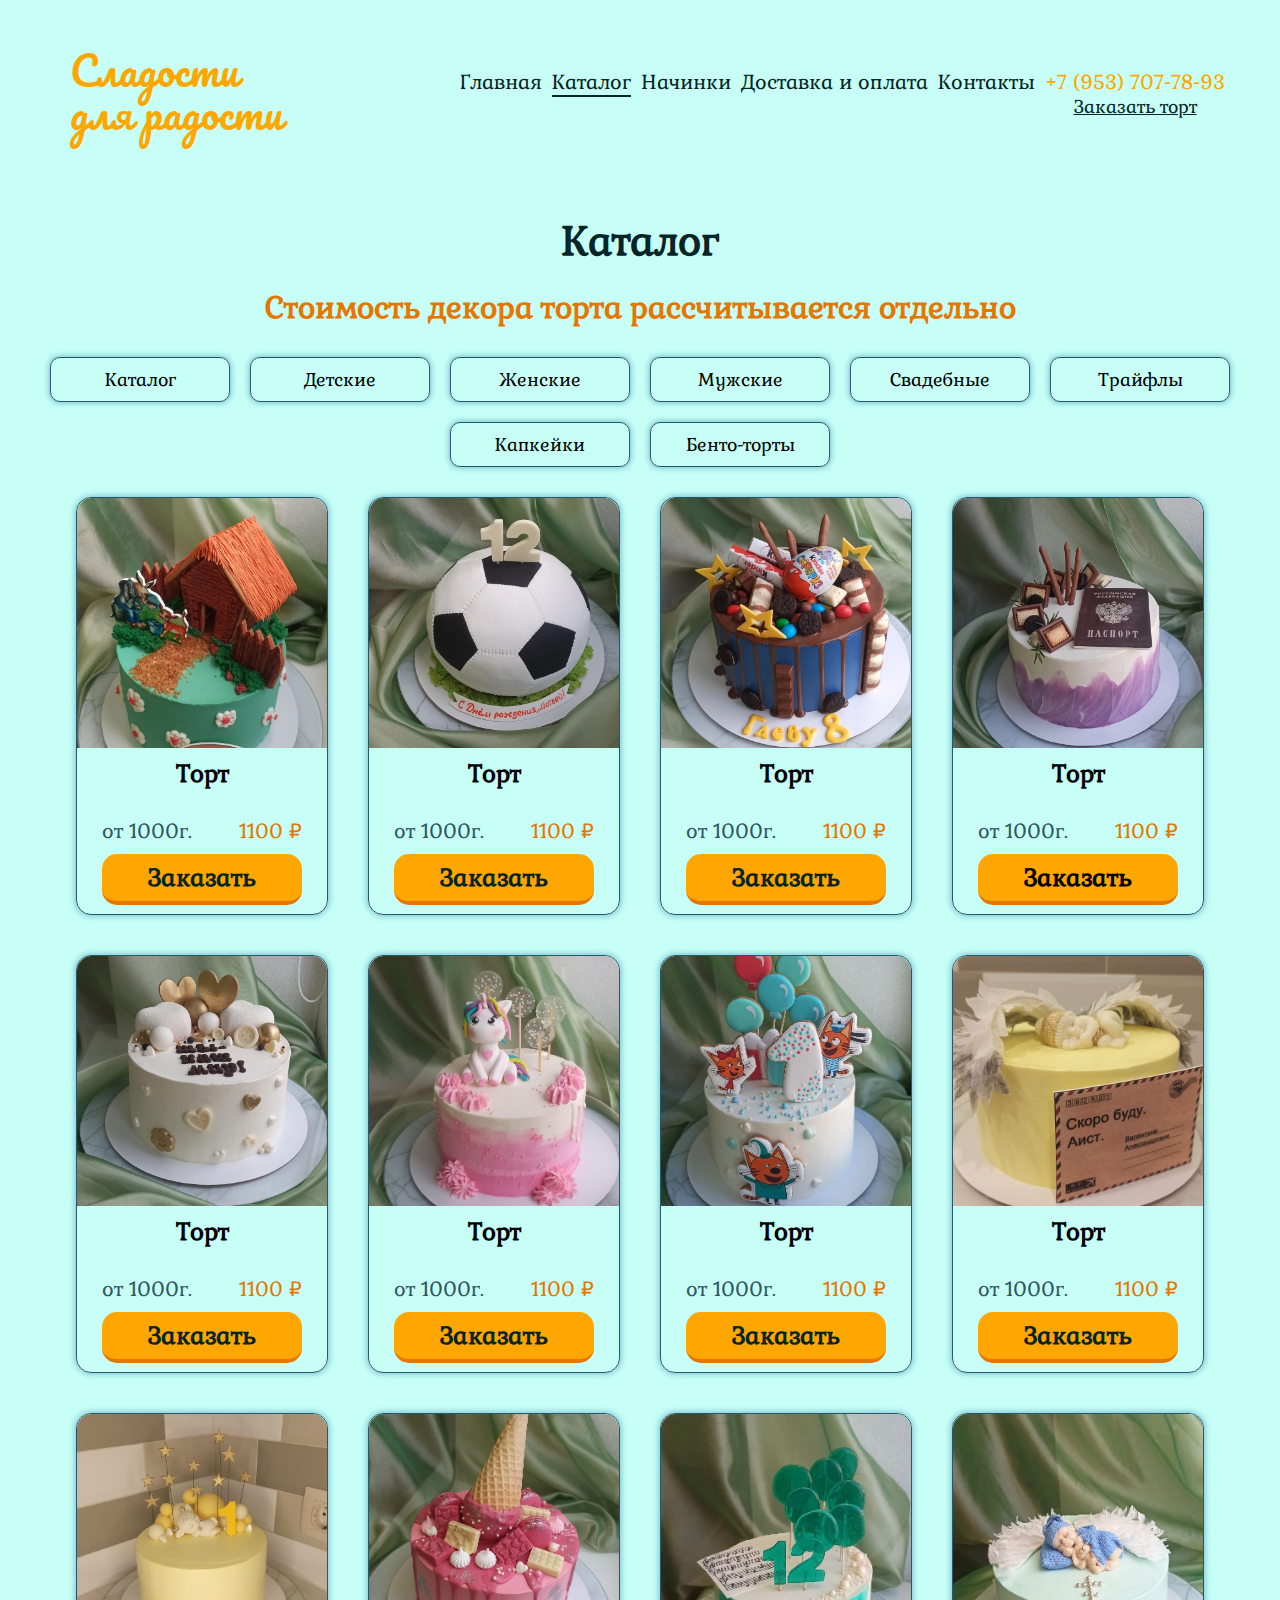
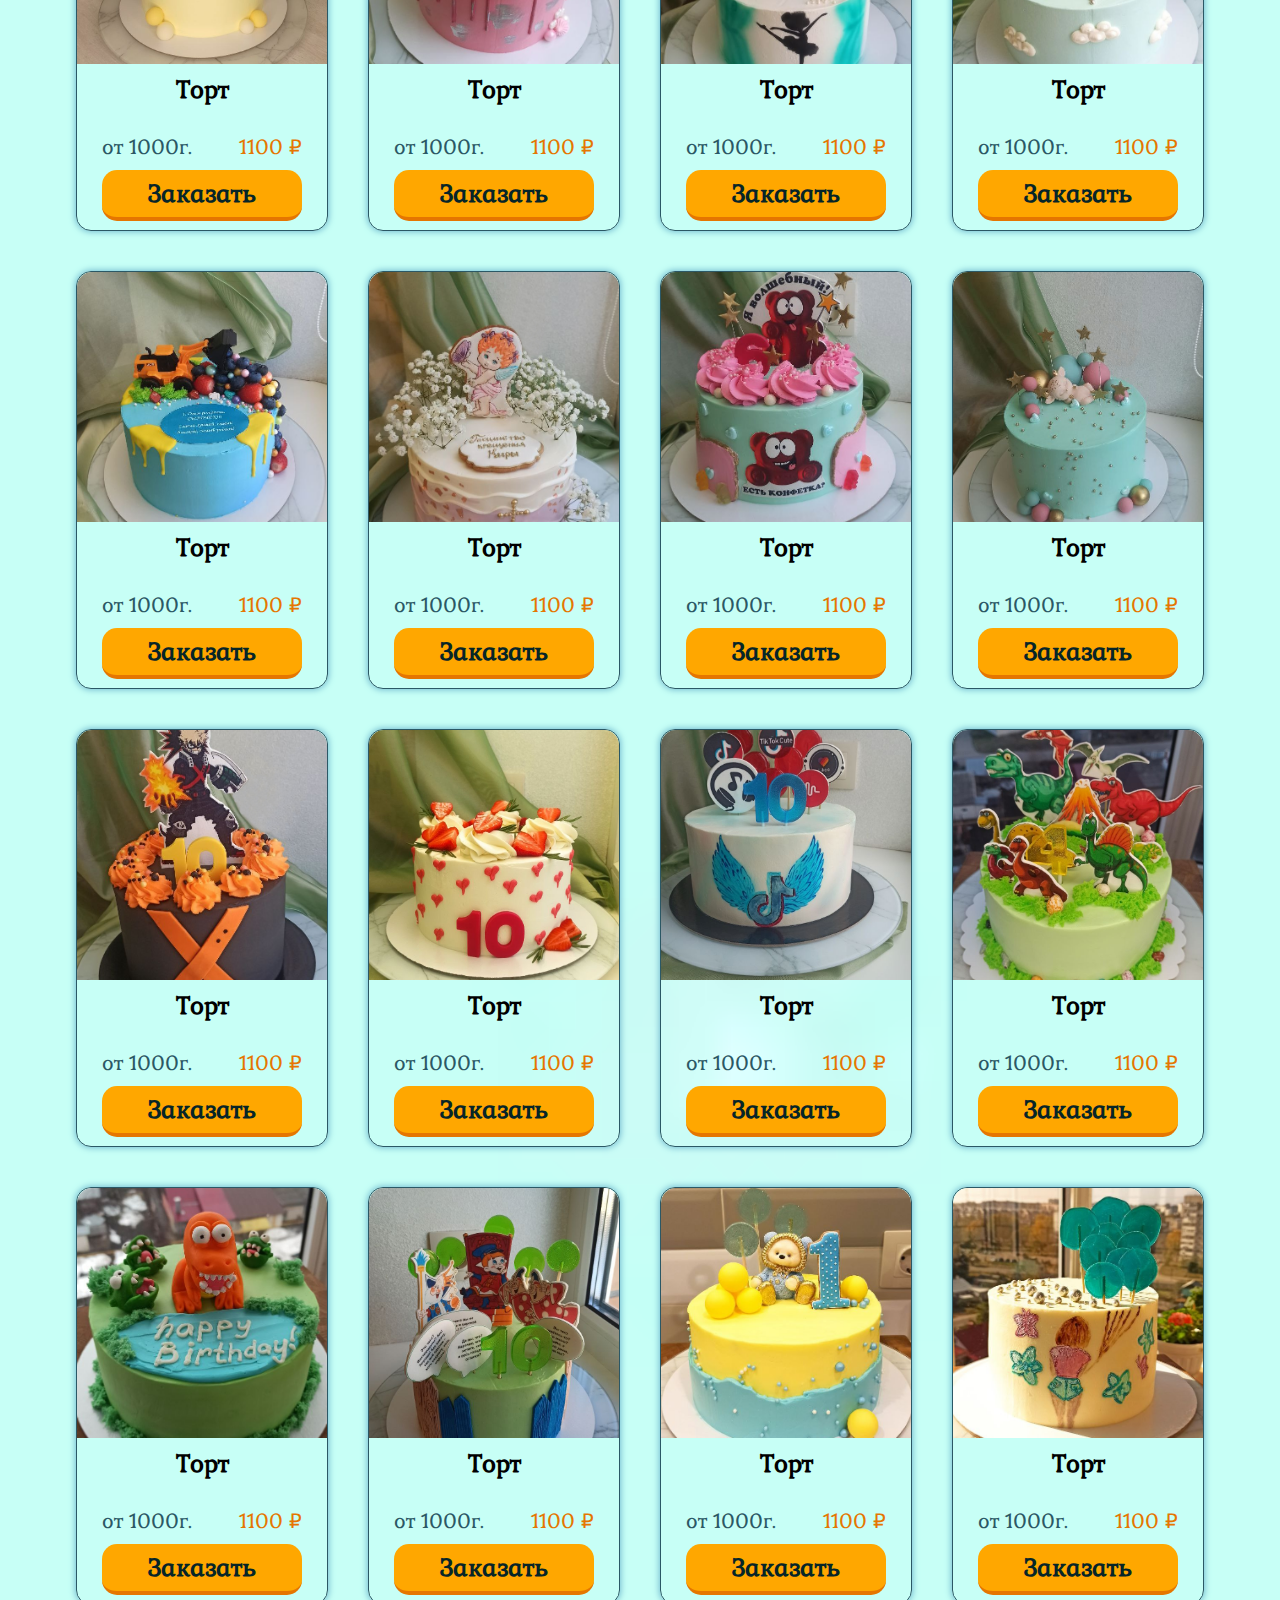
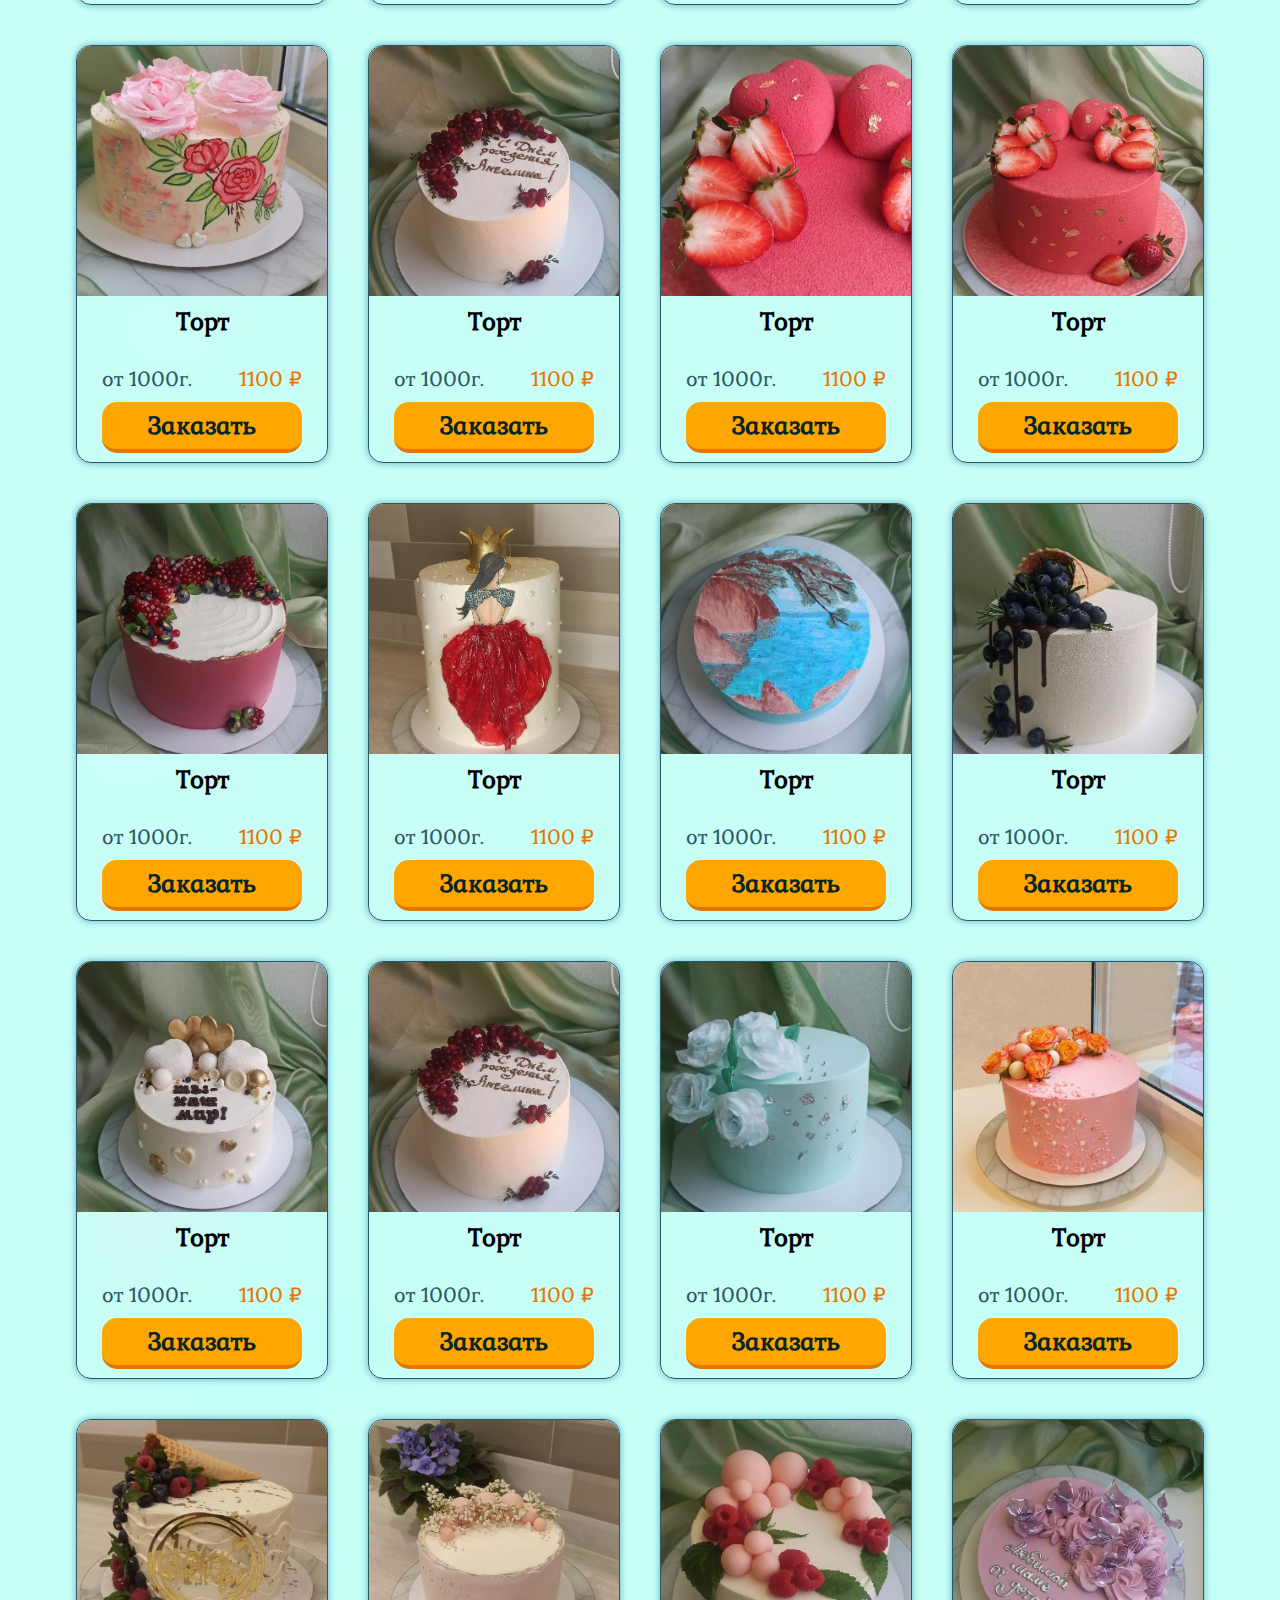
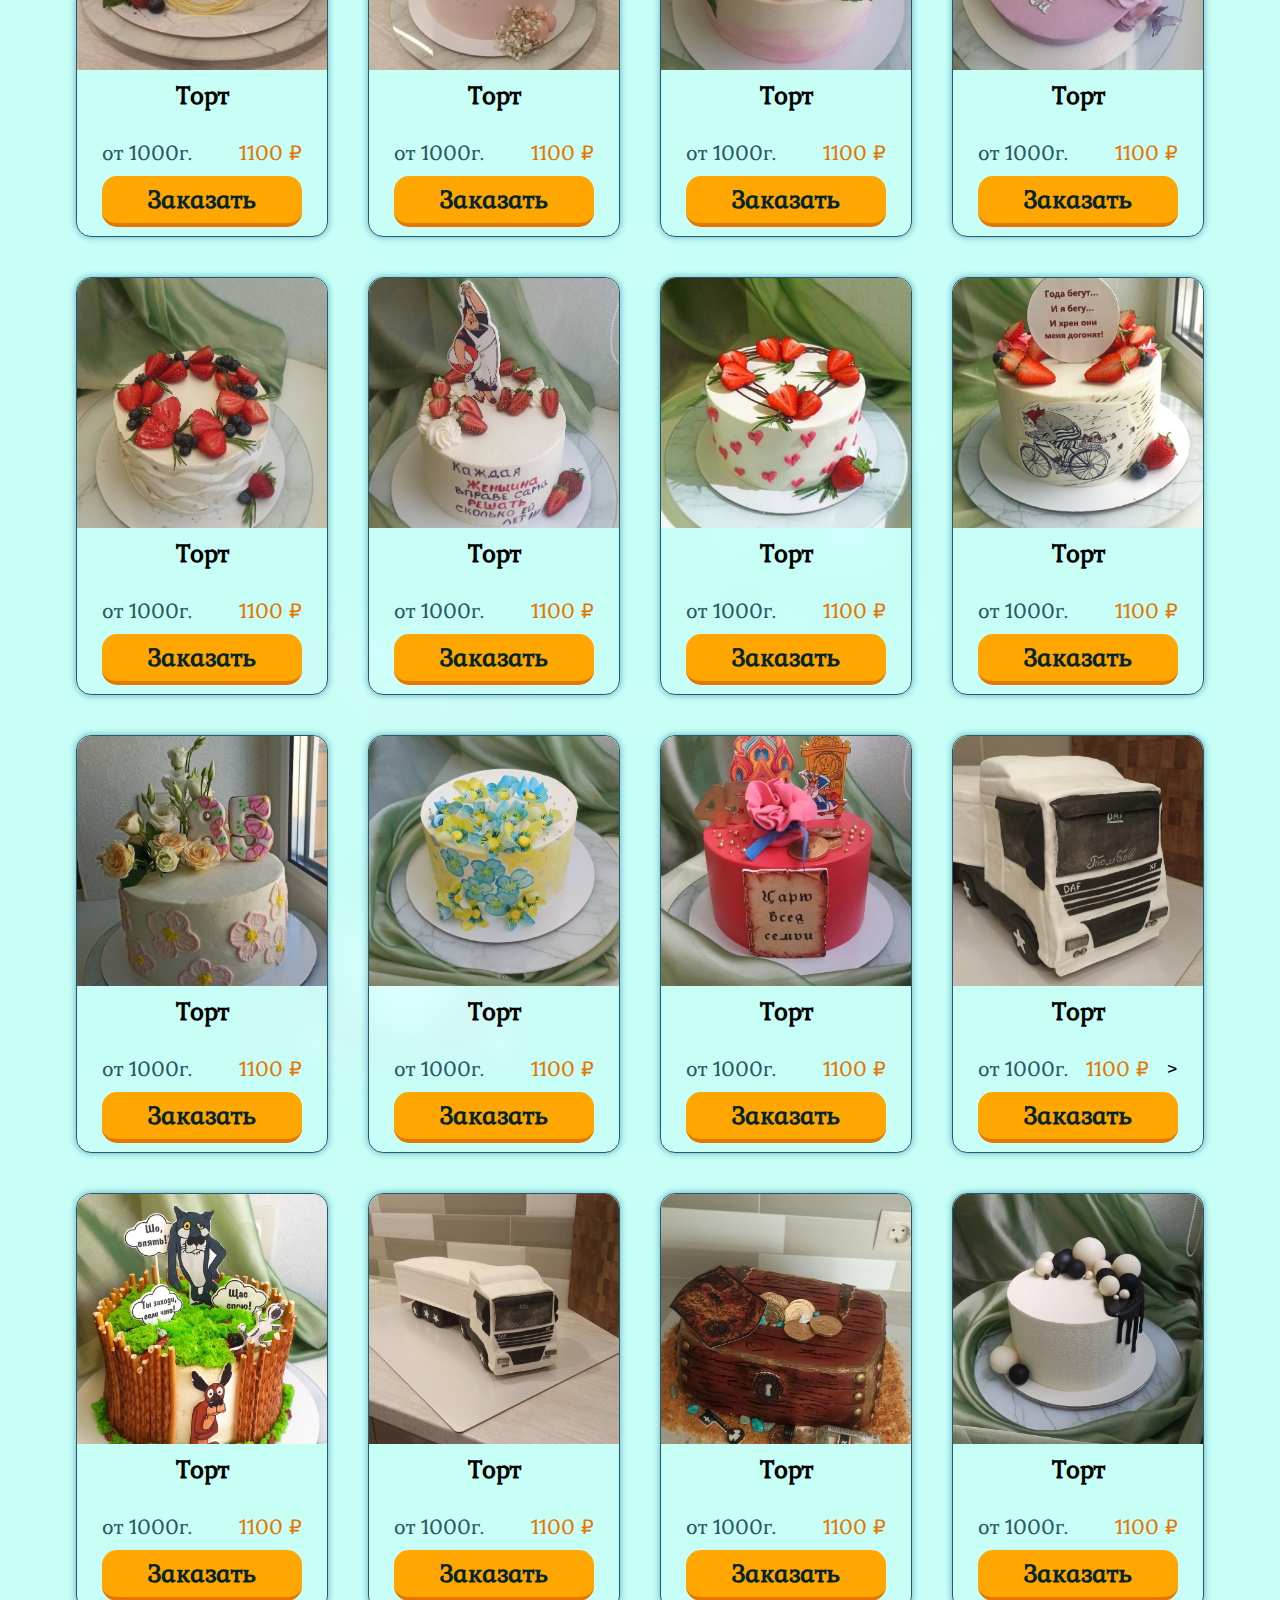
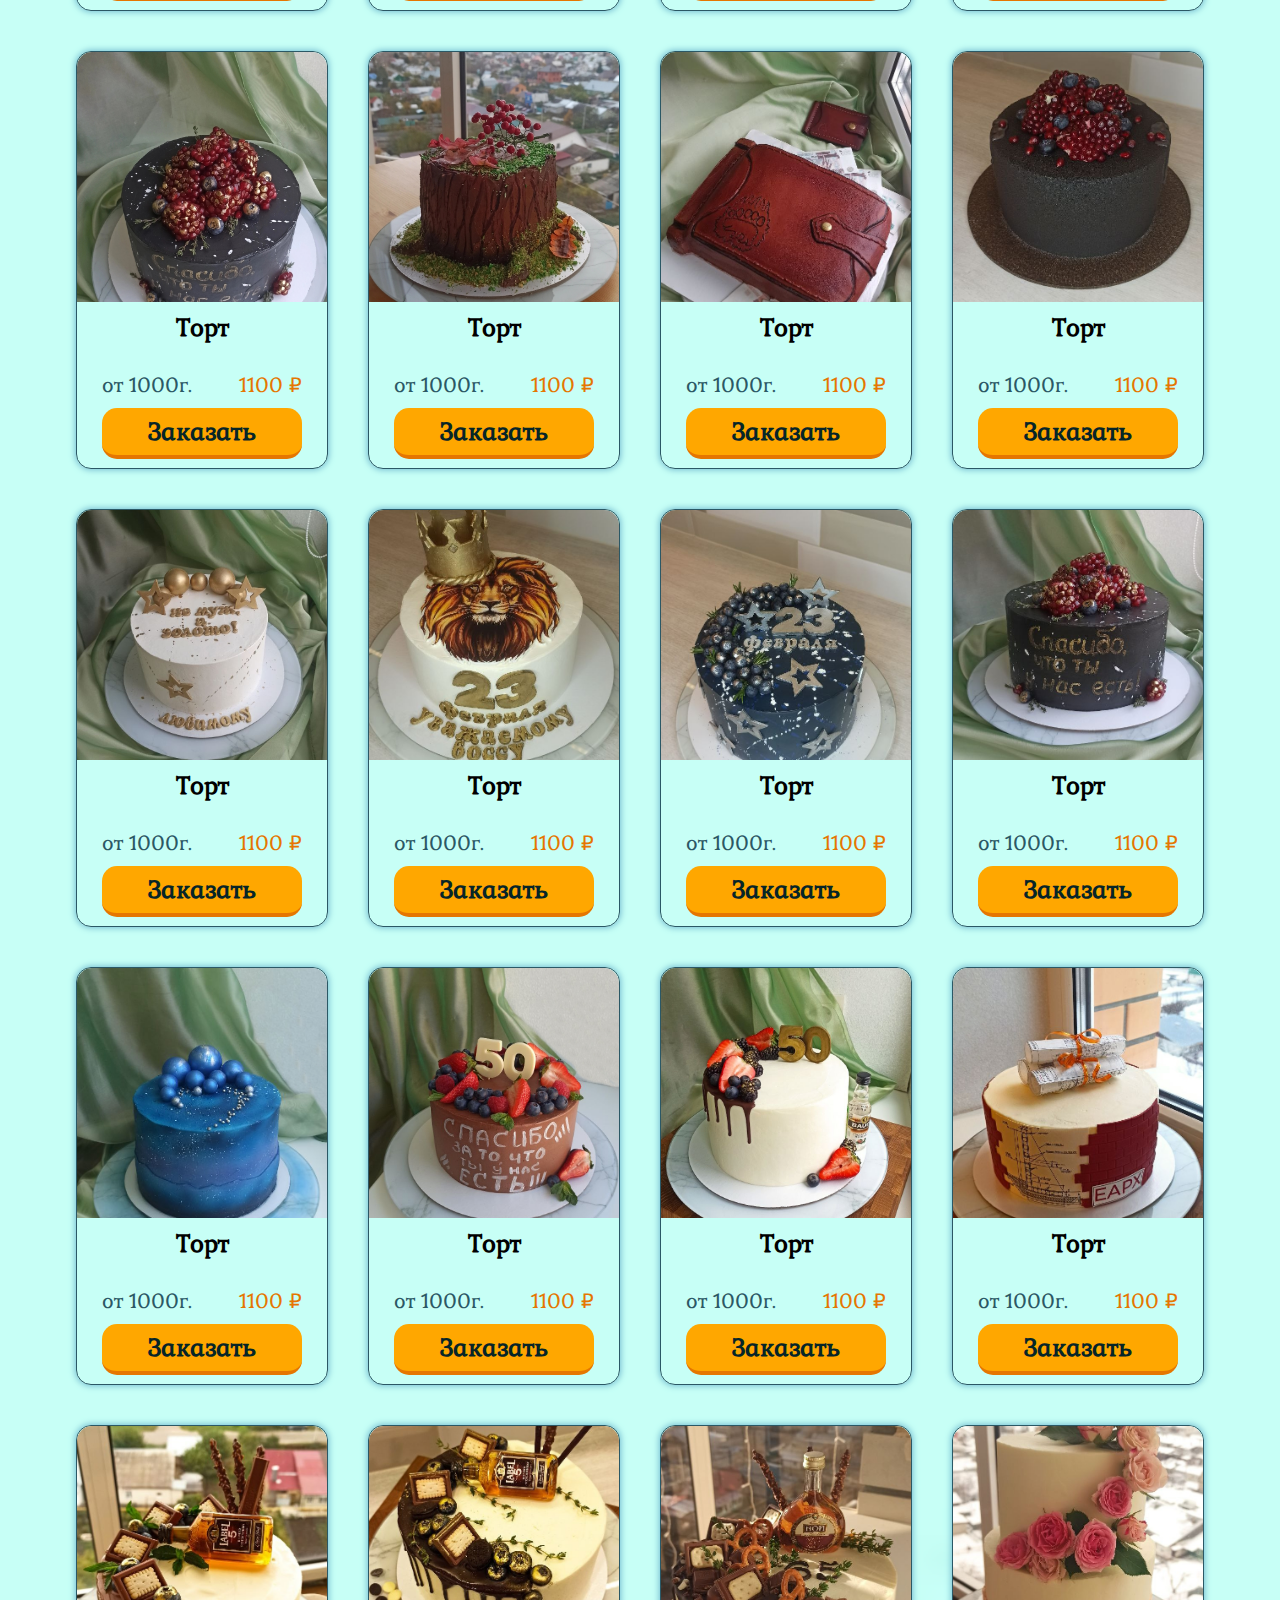
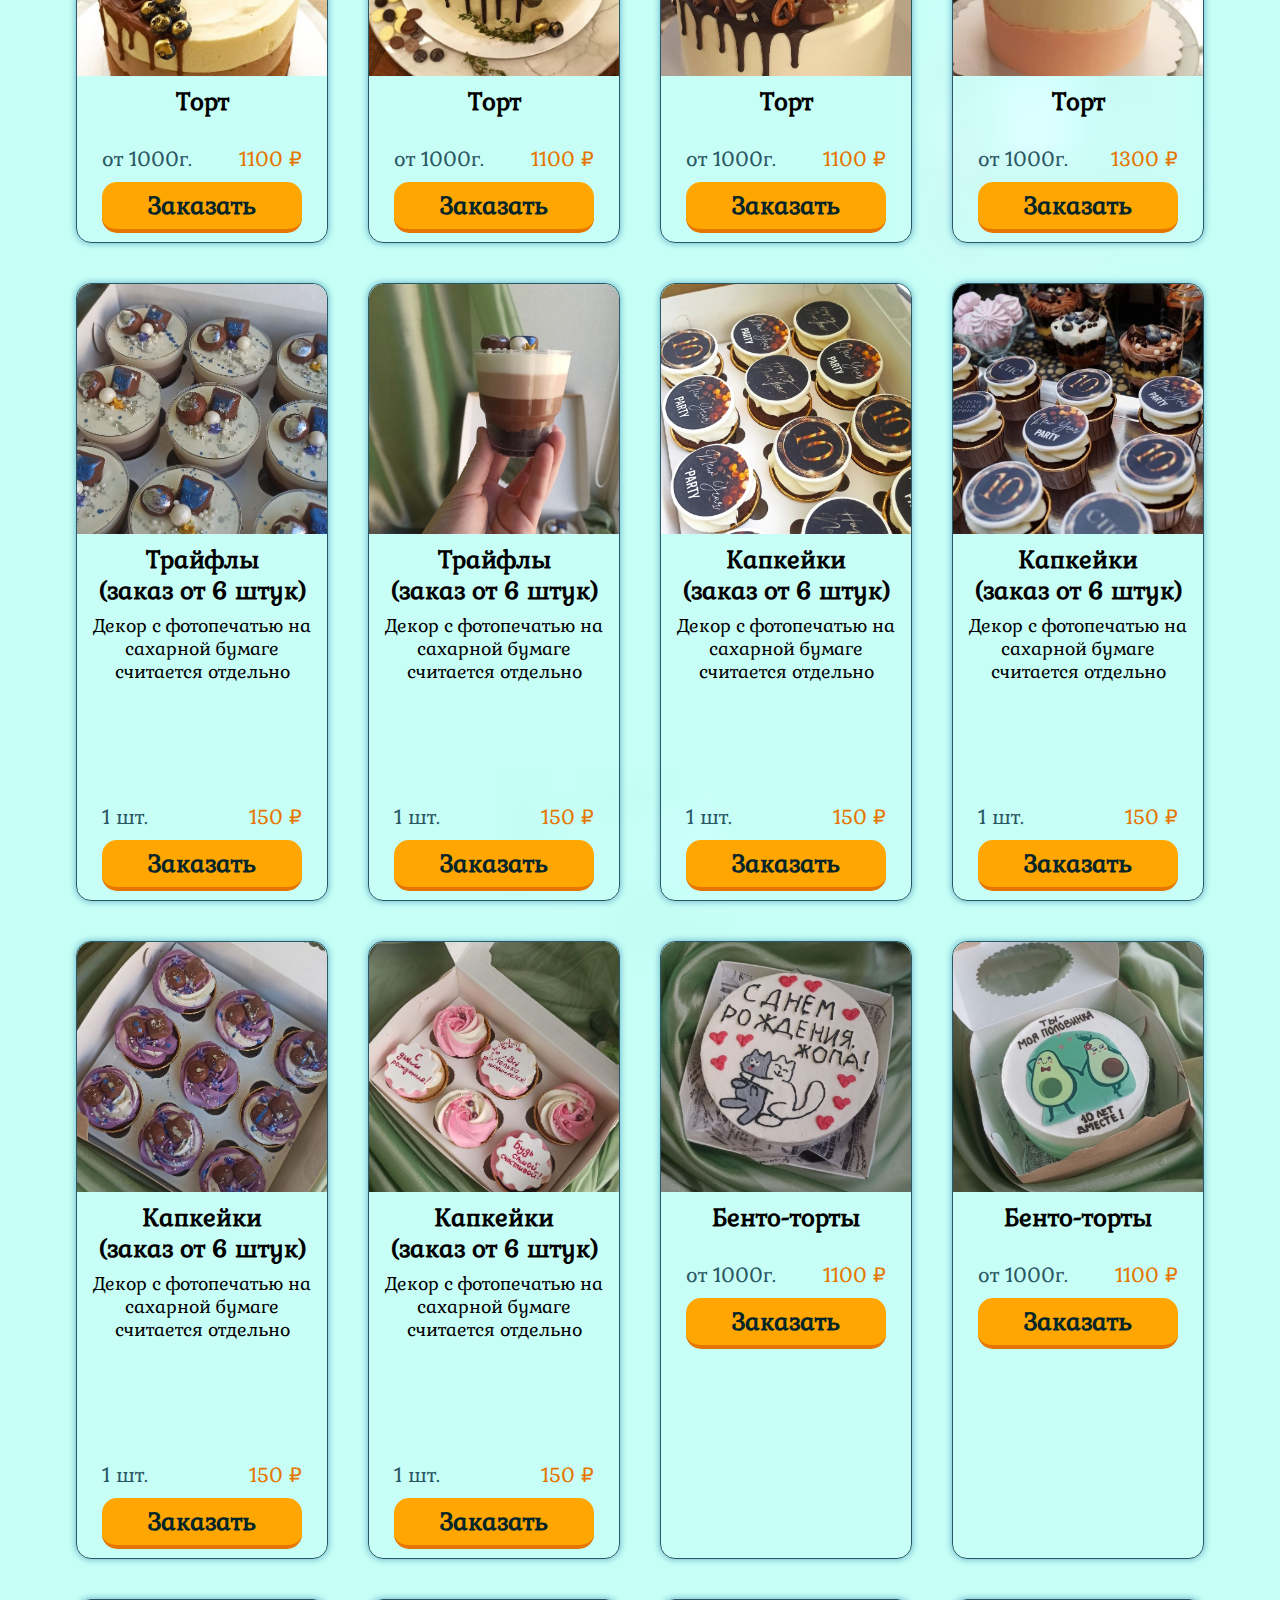
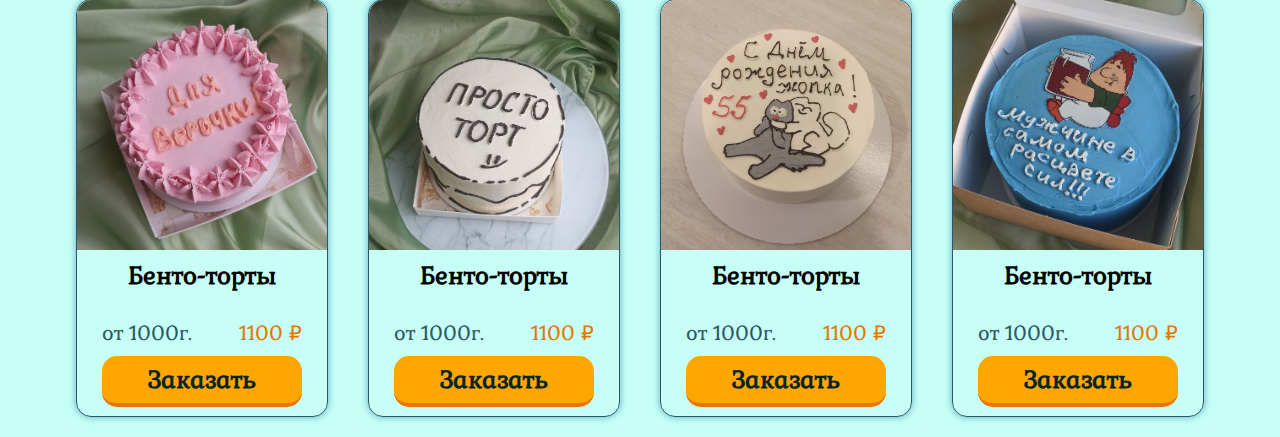
==== project.html @ 187e968b "13.05.23" ====
<!DOCTYPE html>
<html lang="en">
<head>
	<meta charset="UTF-8">
	<meta http-equiv="X-UA-Compatible" content="IE=edge">
	<meta name="viewport" content="width=device-width, initial-scale=1.0">
	<link rel="stylesheet" href="./css/main.css">
	<title>Cake</title>
</head>
<body>
	<main class="content-project">
		
		<div class="block">
			<div class="top-block">
				<div class="topBtn">&#8679</div>
			</div>
			<div class="nav-container">
				<div class="nav-logo"><a href="./index.html">Сладости<br/> для радости</a></div>
				<div class="nav-project__menu">
					<ul class="nav-project__list">
						<li class="nav-project__item"><a href="./index.html" class="nav-project__linkpr">Главная</a></li>
						<li class="nav-project__item"><a href="./project.html" class="nav-project__linkpr nav-project__linkpr--active">Каталог</a></li>
						<li class="nav-project__item"><a href="./fillings.html" class="nav-project__linkpr">Начинки</a></li>
						<li class="nav-project__item"><a href="./payment.html" class="nav-project__linkpr">Доставка и оплата</a></li>
						<li class="nav-project__item"><a href="./contacts.html" class="nav-project__linkpr">Контакты</a></li>
						<li class="nav-project__item"><a href="tel:+79537077893" class="nav-project__linkpr-tel">+7 (953) 707-78-93</a>
							<p class="telephone-progect">Заказать торт</p></li>
					</ul>
				</div>
				<button type="button" class="mobile-nav-button">
					<span class="mobile-nav-button__icon"></span>
				</button>
				<div class="mobile-nav">
					<div class="mobile-nav-logo"><img src="./img/projects/logo.png" alt="Логотип"></div>
					<div class="mobile-nav-list">
						<ul>
							<li class="nav__item"><a href="./index.html" class="nav__link">Главная</a></li>
							<li class="nav__item"><a href="./project.html" class="nav__link nav__link--active">Каталог</a></li>
							<li class="nav__item"><a href="./fillings.html" class="nav__link">Начинки</a></li>
							<li class="nav__item"><a href="./payment.html" class="nav__link">Доставка и оплата</a></li>
							<li class="nav__item"><a href="./contacts.html" class="nav__link">Контакты</a></li>
						</ul>
					</div>
				</div>			
			</div>
			<h1 class="title">Каталог</h1>
			<section>
				<h3 class="title2">Стоимость декора торта рассчитывается отдельно</h3>
				<div class="swiper">
					<ul class="swiper-wrapper">
						<li data-filter="catalog" class="item">Каталог</li>
						<li data-filter="children" class="item" >Детские</li>
						<li data-filter="woman" class="item" >Женские</li>
						<li data-filter="man" class="item" >Мужские</li>
						<li data-filter="wedding" class="item" >Свадебные</li>
						<li data-filter="dessert" class="item" >Трайфлы</li>
						<li data-filter="dessertnext" class="item" >Капкейки</li>
						<li data-filter="bento" class="item" >Бенто-торты</li>
					</ul>
				</div>
				<div class="column">
					<div class="card children">
						<picture>
							<source srcset="./img/projects/children1_800x800.jpg" type="image/jpeg" media="(min-width:1200px)">
							<source srcset="./img/projects/children1_800x800.jpg" type="image/jpeg" media="(min-width:992px)">
							<source srcset="./img/projects/children1_400x400.jpg" type="image/jpeg" media="(max-width:767px)">
							<img class="product-img" src="./img/projects/children1_800x800.jpg" alt="">
						</picture>
						<div class="card-body">
							<h4 class="item-title">Торт</h4>
							<div class="price">
								<div class="price__weight">от 1000г.</div>
								<div class="price__currency">1100 ₽</div>
							</div>
							<button class="btn"><a href="./contacts.html" class="nav-project__linkpr">Заказать</a></button>
						</div>
					</div>

					<div class="card children">
						<picture>
							<source srcset="./img/projects/children2_800x800.jpg" type="image/jpeg" media="(min-width:1200px)">
							<source srcset="./img/projects/children2_800x800.jpg" type="image/jpeg" media="(min-width:992px)">
							<source srcset="./img/projects/children2_400x400.jpg" type="image/jpeg" media="(max-width:767px)">
							<img class="product-img" src="./img/projects/children2_800x800.jpg" alt="">
						</picture>
						<div class="card-body">
							<h4 class="item-title">Торт</h4>
							<div class="price">
								<div class="price__weight">от 1000г.</div>
								<div class="price__currency">1100 ₽</div>
							</div>
							<button class="btn"><a href="./contacts.html" class="nav-project__linkpr">Заказать</a></button>
						</div>
					</div>

					<div class="card children">
						<picture>
							<source srcset="./img/projects/children3_800x800.jpg" type="image/jpeg" media="(min-width:1200px)">
							<source srcset="./img/projects/children3_800x800.jpg" type="image/jpeg" media="(min-width:992px)">
							<source srcset="./img/projects/children3_400x400.jpg" type="image/jpeg" media="(max-width:767px)">
							<img class="product-img" src="./img/projects/children3_800x800.jpg" alt="">
						</picture>
						<div class="card-body">
							<h4 class="item-title">Торт</h4>
							<div class="price">
								<div class="price__weight">от 1000г.</div>
								<div class="price__currency">1100 ₽</div>
							</div>
							<button class="btn"><a href="./contacts.html" class="nav-project__linkpr">Заказать</a></button>
						</div>
					</div>

					<div class="card children">
						<picture>
							<source srcset="./img/projects/children4_800x800.jpg" type="image/jpeg" media="(min-width:1200px)">
							<source srcset="./img/projects/children4_800x800.jpg" type="image/jpeg" media="(min-width:992px)">
							<source srcset="./img/projects/children4_400x400.jpg" type="image/jpeg" media="(max-width:767px)">
							<img class="product-img" src="./img/projects/children4_800x800.jpg" alt="">
						</picture>
						<div class="card-body">
							<h4 class="item-title">Торт</h4>
							<div class="price">
								<div class="price__weight">от 1000г.</div>
								<div class="price__currency">1100 ₽</div>
							</div>
							<button class="btn">Заказать</button>
						</div>
					</div>

					<div class="card children">
						<picture>
							<source srcset="./img/projects/children5_800x800.jpg" type="image/jpeg" media="(min-width:1200px)">
							<source srcset="./img/projects/children5_800x800.jpg" type="image/jpeg" media="(min-width:992px)">
							<source srcset="./img/projects/children5_400x400.jpg" type="image/jpeg" media="(max-width:767px)">
							<img class="product-img" src="./img/projects/children5_800x800.jpg" alt="">
						</picture>
						<div class="card-body">
							<h4 class="item-title">Торт</h4>
							<div class="price">
								<div class="price__weight">от 1000г.</div>
								<div class="price__currency">1100 ₽</div>
							</div>
							<button class="btn"><a href="./contacts.html" class="nav-project__linkpr">Заказать</a></button>
						</div>
					</div>

					<div class="card children">
						<picture>
							<source srcset="./img/projects/children6_591x591.jpg" type="image/jpeg" media="(min-width:1200px)">
							<source srcset="./img/projects/children6_591x591.jpg" type="image/jpeg" media="(min-width:992px)">
							<source srcset="./img/projects/children6_400x400.jpg" type="image/jpeg" media="(max-width:767px)">
							<img class="product-img" src="./img/projects/children6_591x591.jpg" alt="">
						</picture>
						<div class="card-body">
							<h4 class="item-title">Торт</h4>
							<div class="price">
								<div class="price__weight">от 1000г.</div>
								<div class="price__currency">1100 ₽</div>
							</div>
							<button class="btn"><a href="./contacts.html" class="nav-project__linkpr">Заказать</a></button>
						</div>
					</div>

					<div class="card children">
						<picture>
							<source srcset="./img/projects/children7_591x591.jpg" type="image/jpeg" media="(min-width:1200px)">
							<source srcset="./img/projects/children7_591x591.jpg" type="image/jpeg" media="(min-width:992px)">
							<source srcset="./img/projects/children7_400x400.jpg" type="image/jpeg" media="(max-width:767px)">
							<img class="product-img" src="./img/projects/children7_591x591.jpg" alt="">
						</picture>
						<div class="card-body">
							<h4 class="item-title">Торт</h4>
							<div class="price">
								<div class="price__weight">от 1000г.</div>
								<div class="price__currency">1100 ₽</div>
							</div>
							<button class="btn"><a href="./contacts.html" class="nav-project__linkpr">Заказать</a></button>
						</div>
					</div>

					<div class="card children">
						<picture>
							<source srcset="./img/projects/children8_720x720.jpg" type="image/jpeg" media="(min-width:1200px)">
							<source srcset="./img/projects/children8_720x720.jpg" type="image/jpeg" media="(min-width:992px)">
							<source srcset="./img/projects/children8_400x400.jpg" type="image/jpeg" media="(max-width:767px)">
							<img class="product-img" src="./img/projects/children8_720x720.jpg" alt="">
						</picture>
						<div class="card-body">
							<h4 class="item-title">Торт</h4>
							<div class="price">
								<div class="price__weight">от 1000г.</div>
								<div class="price__currency">1100 ₽</div>
							</div>
							<button class="btn"><a href="./contacts.html" class="nav-project__linkpr">Заказать</a></button>
						</div>
					</div>

					<div class="card children">
						<picture>
							<source srcset="./img/projects/children9_720x720.jpg" type="image/jpeg" media="(min-width:1200px)">
							<source srcset="./img/projects/children9_720x720.jpg" type="image/jpeg" media="(min-width:992px)">
							<source srcset="./img/projects/children9_400x400.jpg" type="image/jpeg" media="(max-width:767px)">
							<img class="product-img" src="./img/projects/children9_720x720.jpg" alt="">
						</picture>
						<div class="card-body">
							<h4 class="item-title">Торт</h4>
							<div class="price">
								<div class="price__weight">от 1000г.</div>
								<div class="price__currency">1100 ₽</div>
							</div>
							<button class="btn"><a href="./contacts.html" class="nav-project__linkpr">Заказать</a></button>
						</div>
					</div>

					<div class="card children">
						<picture>
							<source srcset="./img/projects/children10_591x591.jpg" type="image/jpeg" media="(min-width:1200px)">
							<source srcset="./img/projects/children10_591x591.jpg" type="image/jpeg" media="(min-width:992px)">
							<source srcset="./img/projects/children10_400x400.jpg" type="image/jpeg" media="(max-width:767px)">
							<img class="product-img" src="./img/projects/children10_591x591.jpg" alt="">
						</picture>
						<div class="card-body">
							<h4 class="item-title">Торт</h4>
							<div class="price">
								<div class="price__weight">от 1000г.</div>
								<div class="price__currency">1100 ₽</div>
							</div>
							<button class="btn"><a href="./contacts.html" class="nav-project__linkpr">Заказать</a></button>
						</div>
					</div>

					<div class="card children">
						<picture>
							<source srcset="./img/projects/children11_591x591.jpg" type="image/jpeg" media="(min-width:1200px)">
							<source srcset="./img/projects/children11_591x591.jpg" type="image/jpeg" media="(min-width:992px)">
							<source srcset="./img/projects/children11_400x400.jpg" type="image/jpeg" media="(max-width:767px)">
							<img class="product-img" src="./img/projects/children11_591x591.jpg" alt="">
						</picture>
						<div class="card-body">
							<h4 class="item-title">Торт</h4>
							<div class="price">
								<div class="price__weight">от 1000г.</div>
								<div class="price__currency">1100 ₽</div>
							</div>
							<button class="btn"><a href="./contacts.html" class="nav-project__linkpr">Заказать</a></button>
						</div>
					</div>

					<div class="card children">
						<picture>
							<source srcset="./img/projects/children12_591x591.jpg" type="image/jpeg" media="(min-width:1200px)">
							<source srcset="./img/projects/children12_591x591.jpg" type="image/jpeg" media="(min-width:992px)">
							<source srcset="./img/projects/children12_400x541.jpg" type="image/jpeg" media="(max-width:767px)">
							<img class="product-img" src="./img/projects/children12_591x591.jpg" alt="">
						</picture>
						<div class="card-body">
							<h4 class="item-title">Торт</h4>
							<div class="price">
								<div class="price__weight">от 1000г.</div>
								<div class="price__currency">1100 ₽</div>
							</div>
							<button class="btn"><a href="./contacts.html" class="nav-project__linkpr">Заказать</a></button>
						</div>
					</div>

					<div class="card children">
						<picture>
							<source srcset="./img/projects/children13_591x591.jpg" type="image/jpeg" media="(min-width:1200px)">
							<source srcset="./img/projects/children13_591x591.jpg" type="image/jpeg" media="(min-width:992px)">
							<source srcset="./img/projects/children13_400x400.jpg" type="image/jpeg" media="(max-width:767px)">
							<img class="product-img" src="./img/projects/children13_591x591.jpg" alt="">
						</picture>
						<div class="card-body">
							<h4 class="item-title">Торт</h4>
							<div class="price">
								<div class="price__weight">от 1000г.</div>
								<div class="price__currency">1100 ₽</div>
							</div>
							<button class="btn"><a href="./contacts.html" class="nav-project__linkpr">Заказать</a></button>
						</div>
					</div>

					<div class="card children">
						<picture>
							<source srcset="./img/projects/children14_591x591.jpg" type="image/jpeg" media="(min-width:1200px)">
							<source srcset="./img/projects/children14_591x591.jpg" type="image/jpeg" media="(min-width:992px)">
							<source srcset="./img/projects/children14_400x541.jpg" type="image/jpeg" media="(max-width:767px)">
							<img class="product-img" src="./img/projects/children14_591x591.jpg" alt="">
						</picture>
						<div class="card-body">
							<h4 class="item-title">Торт</h4>
							<div class="price">
								<div class="price__weight">от 1000г.</div>
								<div class="price__currency">1100 ₽</div>
							</div>
							<button class="btn"><a href="./contacts.html" class="nav-project__linkpr">Заказать</a></button>
						</div>
					</div>

					<div class="card children">
						<picture>
							<source srcset="./img/projects/children15_591x591.jpg" type="image/jpeg" media="(min-width:1200px)">
							<source srcset="./img/projects/children15_591x591.jpg" type="image/jpeg" media="(min-width:992px)">
							<source srcset="./img/projects/children15_400x400.jpg" type="image/jpeg" media="(max-width:767px)">
							<img class="product-img" src="./img/projects/children15_591x591.jpg" alt="">
						</picture>
						<div class="card-body">
							<h4 class="item-title">Торт</h4>
							<div class="price">
								<div class="price__weight">от 1000г.</div>
								<div class="price__currency">1100 ₽</div>
							</div>
							<button class="btn"><a href="./contacts.html" class="nav-project__linkpr">Заказать</a></button>
						</div>
					</div>

					<div class="card children">
						<picture>
							<source srcset="./img/projects/children16_591x591.jpg" type="image/jpeg" media="(min-width:1200px)">
							<source srcset="./img/projects/children16_591x591.jpg" type="image/jpeg" media="(min-width:992px)">
							<source srcset="./img/projects/children16_400x400.jpg" type="image/jpeg" media="(max-width:767px)">
							<img class="product-img" src="./img/projects/children16_591x591.jpg" alt="">
						</picture>
						<div class="card-body">
							<h4 class="item-title">Торт</h4>
							<div class="price">
								<div class="price__weight">от 1000г.</div>
								<div class="price__currency">1100 ₽</div>
							</div>
							<button class="btn"><a href="./contacts.html" class="nav-project__linkpr">Заказать</a></button>
						</div>
					</div>

					<div class="card children">
						<picture>
							<source srcset="./img/projects/children17_591x591.jpg" type="image/jpeg" media="(min-width:1200px)">
							<source srcset="./img/projects/children17_591x591.jpg" type="image/jpeg" media="(min-width:992px)">
							<source srcset="./img/projects/children17_400x541.jpg" type="image/jpeg" media="(max-width:767px)">
							<img class="product-img" src="./img/projects/children17_591x591.jpg" alt="">
						</picture>
						<div class="card-body">
							<h4 class="item-title">Торт</h4>
							<div class="price">
								<div class="price__weight">от 1000г.</div>
								<div class="price__currency">1100 ₽</div>
							</div>
							<button class="btn"><a href="./contacts.html" class="nav-project__linkpr">Заказать</a></button>
						</div>
					</div>

					<div class="card children">
						<picture>
							<source srcset="./img/projects/children18_720x720.jpg" type="image/jpeg" media="(min-width:1200px)">
							<source srcset="./img/projects/children18_720x720.jpg" type="image/jpeg" media="(min-width:992px)">
							<source srcset="./img/projects/children18_400x400.jpg" type="image/jpeg" media="(max-width:767px)">
							<img class="product-img" src="./img/projects/children18_720x720.jpg" alt="">
						</picture>
						<div class="card-body">
							<h4 class="item-title">Торт</h4>
							<div class="price">
								<div class="price__weight">от 1000г.</div>
								<div class="price__currency">1100 ₽</div>
							</div>
							<button class="btn"><a href="./contacts.html" class="nav-project__linkpr">Заказать</a></button>
						</div>
					</div>

					<div class="card children">
						<picture>
							<source srcset="./img/projects/children19_720x720.jpg" type="image/jpeg" media="(min-width:1200px)">
							<source srcset="./img/projects/children19_720x720.jpg" type="image/jpeg" media="(min-width:992px)">
							<source srcset="./img/projects/children19_400x400.jpg" type="image/jpeg" media="(max-width:767px)">
							<img class="product-img" src="./img/projects/children19_720x720.jpg" alt="">
						</picture>
						<div class="card-body">
							<h4 class="item-title">Торт</h4>
							<div class="price">
								<div class="price__weight">от 1000г.</div>
								<div class="price__currency">1100 ₽</div>
							</div>
							<button class="btn"><a href="./contacts.html" class="nav-project__linkpr">Заказать</a></button>
						</div>
					</div>

					<div class="card children">
						<picture>
							<source srcset="./img/projects/children20_720x720.jpg" type="image/jpeg" media="(min-width:1200px)">
							<source srcset="./img/projects/children20_720x720.jpg" type="image/jpeg" media="(min-width:992px)">
							<source srcset="./img/projects/children20_400x400.jpg" type="image/jpeg" media="(max-width:767px)">
							<img class="product-img" src="./img/projects/children20_720x720.jpg" alt="">
						</picture>
						<div class="card-body">
							<h4 class="item-title">Торт</h4>
							<div class="price">
								<div class="price__weight">от 1000г.</div>
								<div class="price__currency">1100 ₽</div>
							</div>
							<button class="btn"><a href="./contacts.html" class="nav-project__linkpr">Заказать</a></button>
						</div>
					</div>

					<div class="card children">
						<picture>
							<source srcset="./img/projects/children21_591x591.jpg" type="image/jpeg" media="(min-width:1200px)">
							<source srcset="./img/projects/children21_591x591.jpg" type="image/jpeg" media="(min-width:992px)">
							<source srcset="./img/projects/children21_400x400.jpg" type="image/jpeg" media="(max-width:767px)">
							<img class="product-img" src="./img/projects/children21_591x591.jpg" alt="">
						</picture>
						<div class="card-body">
							<h4 class="item-title">Торт</h4>
							<div class="price">
								<div class="price__weight">от 1000г.</div>
								<div class="price__currency">1100 ₽</div>
							</div>
							<button class="btn"><a href="./contacts.html" class="nav-project__linkpr">Заказать</a></button>
						</div>
					</div>

					<div class="card children">
						<picture>
							<source srcset="./img/projects/children22_720x720.jpg" type="image/jpeg" media="(min-width:1200px)">
							<source srcset="./img/projects/children22_720x720.jpg" type="image/jpeg" media="(min-width:992px)">
							<source srcset="./img/projects/children22_400x400.jpg" type="image/jpeg" media="(max-width:767px)">
							<img class="product-img" src="./img/projects/children22_720x720.jpg" alt="">
						</picture>
						<div class="card-body">
							<h4 class="item-title">Торт</h4>
							<div class="price">
								<div class="price__weight">от 1000г.</div>
								<div class="price__currency">1100 ₽</div>
							</div>
							<button class="btn"><a href="./contacts.html" class="nav-project__linkpr">Заказать</a></button>
						</div>
					</div>

					<div class="card children">
						<picture>
							<source srcset="./img/projects/children23_591x591.jpg" type="image/jpeg" media="(min-width:1200px)">
							<source srcset="./img/projects/children23_591x591.jpg" type="image/jpeg" media="(min-width:992px)">
							<source srcset="./img/projects/children23_400x400.jpg" type="image/jpeg" media="(max-width:767px)">
							<img class="product-img" src="./img/projects/children23_591x591.jpg" alt="">
						</picture>
						<div class="card-body">
							<h4 class="item-title">Торт</h4>
							<div class="price">
								<div class="price__weight">от 1000г.</div>
								<div class="price__currency">1100 ₽</div>
							</div>
							<button class="btn"><a href="./contacts.html" class="nav-project__linkpr">Заказать</a></button>
						</div>
					</div>

					<div class="card children">
						<picture>
							<source srcset="./img/projects/children24_591x591.jpg" type="image/jpeg" media="(min-width:1200px)">
							<source srcset="./img/projects/children24_591x591.jpg" type="image/jpeg" media="(min-width:992px)">
							<source srcset="./img/projects/children24_400x400.jpg" type="image/jpeg" media="(max-width:767px)">
							<img class="product-img" src="./img/projects/children24_591x591.jpg" alt="">
						</picture>
						<div class="card-body">
							<h4 class="item-title">Торт</h4>
							<div class="price">
								<div class="price__weight">от 1000г.</div>
								<div class="price__currency">1100 ₽</div>
							</div>
							<button class="btn"><a href="./contacts.html" class="nav-project__linkpr">Заказать</a></button>
						</div>
					</div>

					<div class="card woman">
						<picture>
							<source srcset="./img/projects/woman1_800x800.jpg" type="image/jpeg" media="(min-width:1200px)">
							<source srcset="./img/projects/woman1_800x800.jpg" type="image/jpeg" media="(min-width:992px)">
							<source srcset="./img/projects/woman1_400x400.jpg" type="image/jpeg" media="(max-width:767px)">
							<img class="product-img" src="./img/projects/woman1_800x800.jpg" alt="">
						</picture>
						<div class="card-body">
							<h4 class="item-title">Торт</h4>
							<div class="price">
								<div class="price__weight">от 1000г.</div>
								<div class="price__currency">1100 ₽</div>
							</div>
							<button class="btn"><a href="./contacts.html" class="nav-project__linkpr">Заказать</a></button>
						</div>
					</div>

					<div class="card woman">
						<picture>
							<source srcset="./img/projects/woman2_800x800.jpg" type="image/jpeg" media="(min-width:1200px)">
							<source srcset="./img/projects/woman2_800x800.jpg" type="image/jpeg" media="(min-width:992px)">
							<source srcset="./img/projects/woman2_400x400.jpg" type="image/jpeg" media="(max-width:767px)">
							<img class="product-img" src="./img/projects/woman2_800x800.jpg" alt="">
						</picture>
						<div class="card-body">
							<h4 class="item-title">Торт</h4>
							<div class="price">
								<div class="price__weight">от 1000г.</div>
								<div class="price__currency">1100 ₽</div>
							</div>
							<button class="btn"><a href="./contacts.html" class="nav-project__linkpr">Заказать</a></button>
						</div>
					</div>

					<div class="card woman">
						<picture>
							<source srcset="./img/projects/woman3_800x800.jpg" type="image/jpeg" media="(min-width:1200px)">
							<source srcset="./img/projects/woman3_800x800.jpg" type="image/jpeg" media="(min-width:992px)">
							<source srcset="./img/projects/woman3_400x400.jpg" type="image/jpeg" media="(max-width:767px)">
							<img class="product-img" src="./img/projects/woman3_800x800.jpg" alt="">
						</picture>
						<div class="card-body">
							<h4 class="item-title">Торт</h4>
							<div class="price">
								<div class="price__weight">от 1000г.</div>
								<div class="price__currency">1100 ₽</div>
							</div>
							<button class="btn"><a href="./contacts.html" class="nav-project__linkpr">Заказать</a></button>
						</div>
					</div>

					<div class="card woman">
						<picture>
							<source srcset="./img/projects/woman4_800x800.jpg" type="image/jpeg" media="(min-width:1200px)">
							<source srcset="./img/projects/woman4_800x800.jpg" type="image/jpeg" media="(min-width:992px)">
							<source srcset="./img/projects/woman4_400x400.jpg" type="image/jpeg" media="(max-width:767px)">
							<img class="product-img" src="./img/projects/woman4_800x800.jpg" alt="">
						</picture>
						<div class="card-body">
							<h4 class="item-title">Торт</h4>
							<div class="price">
								<div class="price__weight">от 1000г.</div>
								<div class="price__currency">1100 ₽</div>
							</div>
							<button class="btn"><a href="./contacts.html" class="nav-project__linkpr">Заказать</a></button>
						</div>
					</div>

					<div class="card woman">
						<picture>
							<source srcset="./img/projects/woman5_720x720.jpg" type="image/jpeg" media="(min-width:1200px)">
							<source srcset="./img/projects/woman5_720x720.jpg" type="image/jpeg" media="(min-width:992px)">
							<source srcset="./img/projects/woman5_400x400.jpg" type="image/jpeg" media="(max-width:767px)">
							<img class="product-img" src="./img/projects/woman5_720x720.jpg" alt="">
						</picture>
						<div class="card-body">
							<h4 class="item-title">Торт</h4>
							<div class="price">
								<div class="price__weight">от 1000г.</div>
								<div class="price__currency">1100 ₽</div>
							</div>
							<button class="btn"><a href="./contacts.html" class="nav-project__linkpr">Заказать</a></button>
						</div>
					</div>

					<div class="card woman">
						<picture>
							<source srcset="./img/projects/woman6_591x591.jpg" type="image/jpeg" media="(min-width:1200px)">
							<source srcset="./img/projects/woman6_591x591.jpg" type="image/jpeg" media="(min-width:992px)">
							<source srcset="./img/projects/woman6_400x500.jpg" type="image/jpeg" media="(max-width:767px)">
							<img class="product-img" src="./img/projects/woman6_591x591.jpg" alt="">
						</picture>
						<div class="card-body">
							<h4 class="item-title">Торт</h4>
							<div class="price">
								<div class="price__weight">от 1000г.</div>
								<div class="price__currency">1100 ₽</div>
							</div>
							<button class="btn"><a href="./contacts.html" class="nav-project__linkpr">Заказать</a></button>
						</div>
					</div>

					<div class="card woman">
						<picture>
							<source srcset="./img/projects/woman7_591x591.jpg" type="image/jpeg" media="(min-width:1200px)">
							<source srcset="./img/projects/woman7_591x591.jpg" type="image/jpeg" media="(min-width:992px)">
							<source srcset="./img/projects/woman7_400x400.jpg" type="image/jpeg" media="(max-width:767px)">
							<img class="product-img" src="./img/projects/woman7_591x591.jpg" alt="">
						</picture>
						<div class="card-body">
							<h4 class="item-title">Торт</h4>
							<div class="price">
								<div class="price__weight">от 1000г.</div>
								<div class="price__currency">1100 ₽</div>
							</div>
							<button class="btn"><a href="./contacts.html" class="nav-project__linkpr">Заказать</a></button>
						</div>
					</div>

					<div class="card woman">
						<picture>
							<source srcset="./img/projects/woman8_591x591.jpg" type="image/jpeg" media="(min-width:1200px)">
							<source srcset="./img/projects/woman8_591x591.jpg" type="image/jpeg" media="(min-width:992px)">
							<source srcset="./img/projects/woman8_400x500.jpg" type="image/jpeg" media="(max-width:767px)">
							<img class="product-img" src="./img/projects/woman8_591x591.jpg" alt="">
						</picture>
						<div class="card-body">
							<h4 class="item-title">Торт</h4>
							<div class="price">
								<div class="price__weight">от 1000г.</div>
								<div class="price__currency">1100 ₽</div>
							</div>
							<button class="btn"><a href="./contacts.html" class="nav-project__linkpr">Заказать</a></button>
						</div>
					</div>

					<div class="card woman">
						<picture>
							<source srcset="./img/projects/woman9_591x591.jpg" type="image/jpeg" media="(min-width:1200px)">
							<source srcset="./img/projects/woman9_591x591.jpg" type="image/jpeg" media="(min-width:992px)">
							<source srcset="./img/projects/woman9_400x400.jpg" type="image/jpeg" media="(max-width:767px)">
							<img class="product-img" src="./img/projects/woman9_591x591.jpg" alt="">
						</picture>
						<div class="card-body">
							<h4 class="item-title">Торт</h4>
							<div class="price">
								<div class="price__weight">от 1000г.</div>
								<div class="price__currency">1100 ₽</div>
							</div>
							<button class="btn"><a href="./contacts.html" class="nav-project__linkpr">Заказать</a></button>
						</div>
					</div>

					<div class="card woman">
						<picture>
							<source srcset="./img/projects/woman10_591x591.jpg" type="image/jpeg" media="(min-width:1200px)">
							<source srcset="./img/projects/woman10_591x591.jpg" type="image/jpeg" media="(min-width:992px)">
							<source srcset="./img/projects/woman10_400x500.jpg" type="image/jpeg" media="(max-width:767px)">
							<img class="product-img" src="./img/projects/woman10_591x591.jpg" alt="">
						</picture>
						<div class="card-body">
							<h4 class="item-title">Торт</h4>
							<div class="price">
								<div class="price__weight">от 1000г.</div>
								<div class="price__currency">1100 ₽</div>
							</div>
							<button class="btn"><a href="./contacts.html" class="nav-project__linkpr">Заказать</a></button>
						</div>
					</div>

					<div class="card woman">
						<picture>
							<source srcset="./img/projects/woman11_720x720.jpg" type="image/jpeg" media="(min-width:1200px)">
							<source srcset="./img/projects/woman11_720x720.jpg" type="image/jpeg" media="(min-width:992px)">
							<source srcset="./img/projects/woman11_400x556.jpg" type="image/jpeg" media="(max-width:767px)">
							<img class="product-img" src="./img/projects/woman11_720x720.jpg" alt="">
						</picture>
						<div class="card-body">
							<h4 class="item-title">Торт</h4>
							<div class="price">
								<div class="price__weight">от 1000г.</div>
								<div class="price__currency">1100 ₽</div>
							</div>
							<button class="btn"><a href="./contacts.html" class="nav-project__linkpr">Заказать</a></button>
						</div>
					</div>

					<div class="card woman">
						<picture>
							<source srcset="./img/projects/woman12_720x720.jpg" type="image/jpeg" media="(min-width:1200px)">
							<source srcset="./img/projects/woman12_720x720.jpg" type="image/jpeg" media="(min-width:992px)">
							<source srcset="./img/projects/woman12_400x400.jpg" type="image/jpeg" media="(max-width:767px)">
							<img class="product-img" src="./img/projects/woman12_720x720.jpg" alt="">
						</picture>
						<div class="card-body">
							<h4 class="item-title">Торт</h4>
							<div class="price">
								<div class="price__weight">от 1000г.</div>
								<div class="price__currency">1100 ₽</div>
							</div>
							<button class="btn"><a href="./contacts.html" class="nav-project__linkpr">Заказать</a></button>
						</div>
					</div>

					<div class="card woman">
						<picture>
							<source srcset="./img/projects/woman13_720x720.jpg" type="image/jpeg" media="(min-width:1200px)">
							<source srcset="./img/projects/woman13_720x720.jpg" type="image/jpeg" media="(min-width:992px)">
							<source srcset="./img/projects/woman13_400x400.jpg" type="image/jpeg" media="(max-width:767px)">
							<img class="product-img" src="./img/projects/woman13_720x720.jpg" alt="">
						</picture>
						<div class="card-body">
							<h4 class="item-title">Торт</h4>
							<div class="price">
								<div class="price__weight">от 1000г.</div>
								<div class="price__currency">1100 ₽</div>
							</div>
							<button class="btn"><a href="./contacts.html" class="nav-project__linkpr">Заказать</a></button>
						</div>
					</div>

					<div class="card woman">
						<picture>
							<source srcset="./img/projects/woman14_720x720.jpg" type="image/jpeg" media="(min-width:1200px)">
							<source srcset="./img/projects/woman14_720x720.jpg" type="image/jpeg" media="(min-width:992px)">
							<source srcset="./img/projects/woman14_400x500.jpg" type="image/jpeg" media="(max-width:767px)">
							<img class="product-img" src="./img/projects/woman14_720x720.jpg" alt="">
						</picture>
						<div class="card-body">
							<h4 class="item-title">Торт</h4>
							<div class="price">
								<div class="price__weight">от 1000г.</div>
								<div class="price__currency">1100 ₽</div>
							</div>
							<button class="btn"><a href="./contacts.html" class="nav-project__linkpr">Заказать</a></button>
						</div>
					</div>

					<div class="card woman">
						<picture>
							<source srcset="./img/projects/woman15_591x591.jpg" type="image/jpeg" media="(min-width:1200px)">
							<source srcset="./img/projects/woman15_591x591.jpg" type="image/jpeg" media="(min-width:992px)">
							<source srcset="./img/projects/woman15_400x541.jpg" type="image/jpeg" media="(max-width:767px)">
							<img class="product-img" src="./img/projects/woman15_591x591.jpg" alt="">
						</picture>
						<div class="card-body">
							<h4 class="item-title">Торт</h4>
							<div class="price">
								<div class="price__weight">от 1000г.</div>
								<div class="price__currency">1100 ₽</div>
							</div>
							<button class="btn"><a href="./contacts.html" class="nav-project__linkpr">Заказать</a></button>
						</div>
					</div>

					<div class="card woman">
						<picture>
							<source srcset="./img/projects/woman16_591x591.jpg" type="image/jpeg" media="(min-width:1200px)">
							<source srcset="./img/projects/woman16_591x591.jpg" type="image/jpeg" media="(min-width:992px)">
							<source srcset="./img/projects/woman16_400x400.jpg" type="image/jpeg" media="(max-width:767px)">
							<img class="product-img" src="./img/projects/woman16_591x591.jpg" alt="">
						</picture>
						<div class="card-body">
							<h4 class="item-title">Торт</h4>
							<div class="price">
								<div class="price__weight">от 1000г.</div>
								<div class="price__currency">1100 ₽</div>
							</div>
							<button class="btn"><a href="./contacts.html" class="nav-project__linkpr">Заказать</a></button>
						</div>
					</div>

					<div class="card woman">
						<picture>
							<source srcset="./img/projects/woman17_591x591.jpg" type="image/jpeg" media="(min-width:1200px)">
							<source srcset="./img/projects/woman17_591x591.jpg" type="image/jpeg" media="(min-width:992px)">
							<source srcset="./img/projects/woman17_400x541.jpg" type="image/jpeg" media="(max-width:767px)">
							<img class="product-img" src="./img/projects/woman17_591x591.jpg" alt="">
						</picture>
						<div class="card-body">
							<h4 class="item-title">Торт</h4>
							<div class="price">
								<div class="price__weight">от 1000г.</div>
								<div class="price__currency">1100 ₽</div>
							</div>
							<button class="btn"><a href="./contacts.html" class="nav-project__linkpr">Заказать</a></button>
						</div>
					</div>

					<div class="card woman">
						<picture>
							<source srcset="./img/projects/woman18_591x591.jpg" type="image/jpeg" media="(min-width:1200px)">
							<source srcset="./img/projects/woman18_591x591.jpg" type="image/jpeg" media="(min-width:992px)">
							<source srcset="./img/projects/woman18_400x541.jpg" type="image/jpeg" media="(max-width:767px)">
							<img class="product-img" src="./img/projects/woman18_591x591.jpg" alt="">
						</picture>
						<div class="card-body">
							<h4 class="item-title">Торт</h4>
							<div class="price">
								<div class="price__weight">от 1000г.</div>
								<div class="price__currency">1100 ₽</div>
							</div>
							<button class="btn"><a href="./contacts.html" class="nav-project__linkpr">Заказать</a></button>
						</div>
					</div>

					<div class="card woman">
						<picture>
							<source srcset="./img/projects/woman19_720x720.jpg" type="image/jpeg" media="(min-width:1200px)">
							<source srcset="./img/projects/woman19_720x720.jpg" type="image/jpeg" media="(min-width:992px)">
							<source srcset="./img/projects/woman19_400x444.jpg" type="image/jpeg" media="(max-width:767px)">
							<img class="product-img" src="./img/projects/woman19_720x720.jpg" alt="">
						</picture>
						<div class="card-body">
							<h4 class="item-title">Торт</h4>
							<div class="price">
								<div class="price__weight">от 1000г.</div>
								<div class="price__currency">1100 ₽</div>
							</div>
							<button class="btn"><a href="./contacts.html" class="nav-project__linkpr">Заказать</a></button>
						</div>
					</div>

					<div class="card woman">
						<picture>
							<source srcset="./img/projects/woman20_720x720.jpg" type="image/jpeg" media="(min-width:1200px)">
							<source srcset="./img/projects/woman20_720x720.jpg" type="image/jpeg" media="(min-width:992px)">
							<source srcset="./img/projects/woman20_400x400.jpg" type="image/jpeg" media="(max-width:767px)">
							<img class="product-img" src="./img/projects/woman20_720x720.jpg" alt="">
						</picture>
						<div class="card-body">
							<h4 class="item-title">Торт</h4>
							<div class="price">
								<div class="price__weight">от 1000г.</div>
								<div class="price__currency">1100 ₽</div>
							</div>
							<button class="btn"><a href="./contacts.html" class="nav-project__linkpr">Заказать</a></button>
						</div>
					</div>

					<div class="card woman">
						<picture>
							<source srcset="./img/projects/woman21_720x720.jpg" type="image/jpeg" media="(min-width:1200px)">
							<source srcset="./img/projects/woman21_720x720.jpg" type="image/jpeg" media="(min-width:992px)">
							<source srcset="./img/projects/woman21_400x500.jpg" type="image/jpeg" media="(max-width:767px)">
							<img class="product-img" src="./img/projects/woman21_720x720.jpg" alt="">
						</picture>
						<div class="card-body">
							<h4 class="item-title">Торт</h4>
							<div class="price">
								<div class="price__weight">от 1000г.</div>
								<div class="price__currency">1100 ₽</div>
							</div>
							<button class="btn"><a href="./contacts.html" class="nav-project__linkpr">Заказать</a></button>
						</div>
					</div>

					<div class="card woman">
						<picture>
							<source srcset="./img/projects/woman22_800x800.jpg" type="image/jpeg" media="(min-width:1200px)">
							<source srcset="./img/projects/woman22_800x800.jpg" type="image/jpeg" media="(min-width:992px)">
							<source srcset="./img/projects/woman22_400x400.jpg" type="image/jpeg" media="(max-width:767px)">
							<img class="product-img" src="./img/projects/woman22_800x800.jpg" alt="">
						</picture>
						<div class="card-body">
							<h4 class="item-title">Торт</h4>
							<div class="price">
								<div class="price__weight">от 1000г.</div>
								<div class="price__currency">1100 ₽</div>
							</div>
							<button class="btn"><a href="./contacts.html" class="nav-project__linkpr">Заказать</a></button>
						</div>
					</div>

					<div class="card man">
						<picture>
							<source srcset="./img/projects/man1_800x800.jpg" type="image/jpeg" media="(min-width:1200px)">
							<source srcset="./img/projects/man1_800x800.jpg" type="image/jpeg" media="(min-width:992px)">
							<source srcset="./img/projects/man1_400x400.jpg" type="image/jpeg" media="(max-width:767px)">
							<img class="product-img" src="./img/projects/man1_800x800.jpg" alt="">
						</picture>
						<div class="card-body">
							<h4 class="item-title">Торт</h4>
							<div class="price">
								<div class="price__weight">от 1000г.</div>
								<div class="price__currency">1100 ₽</div>
							</div>
							<button class="btn"><a href="./contacts.html" class="nav-project__linkpr">Заказать</a></button>
						</div>
					</div>

					<div class="card man">
						<picture>
							<source srcset="./img/projects/man2_800x800.jpg" type="image/jpeg" media="(min-width:1200px)">
							<source srcset="./img/projects/man2_800x800.jpg" type="image/jpeg" media="(min-width:992px)">
							<source srcset="./img/projects/man2_400x400.jpg" type="image/jpeg" media="(max-width:767px)">
							<img class="product-img" src="./img/projects/man2_800x800.jpg" alt="">
						</picture>
						<div class="card-body">
							<h4 class="item-title">Торт</h4>
							<div class="price">
								<div class="price__weight">от 1000г.</div>
								<div class="price__currency">1100 ₽</div>>
							</div>
							<button class="btn"><a href="./contacts.html" class="nav-project__linkpr">Заказать</a></button>
						</div>
					</div>

					<div class="card man">
						<picture>
							<source srcset="./img/projects/man3_800x800.jpg" type="image/jpeg" media="(min-width:1200px)">
							<source srcset="./img/projects/man3_800x800.jpg" type="image/jpeg" media="(min-width:992px)">
							<source srcset="./img/projects/man3_400x400.jpg" type="image/jpeg" media="(max-width:767px)">
							<img class="product-img" src="./img/projects/man3_800x800.jpg" alt="">
						</picture>
						<div class="card-body">
							<h4 class="item-title">Торт</h4>
							<div class="price">
								<div class="price__weight">от 1000г.</div>
								<div class="price__currency">1100 ₽</div>
							</div>
							<button class="btn"><a href="./contacts.html" class="nav-project__linkpr">Заказать</a></button>
						</div>
					</div>

					<div class="card man">
						<picture>
							<source srcset="./img/projects/man4_800x800.jpg" type="image/jpeg" media="(min-width:1200px)">
							<source srcset="./img/projects/man4_800x800.jpg" type="image/jpeg" media="(min-width:992px)">
							<source srcset="./img/projects/man4_400x400.jpg" type="image/jpeg" media="(max-width:767px)">
							<img class="product-img" src="./img/projects/man4_800x800.jpg" alt="">
						</picture>
						<div class="card-body">
							<h4 class="item-title">Торт</h4>
							<div class="price">
								<div class="price__weight">от 1000г.</div>
								<div class="price__currency">1100 ₽</div>
							</div>
							<button class="btn"><a href="./contacts.html" class="nav-project__linkpr">Заказать</a></button>
						</div>
					</div>

					<div class="card man">
						<picture>
							<source srcset="./img/projects/man5_800x800.jpg" type="image/jpeg" media="(min-width:1200px)">
							<source srcset="./img/projects/man5_800x800.jpg" type="image/jpeg" media="(min-width:992px)">
							<source srcset="./img/projects/man5_400x400.jpg" type="image/jpeg" media="(max-width:767px)">
							<img class="product-img" src="./img/projects/man5_800x800.jpg" alt="">
						</picture>
						<div class="card-body">
							<h4 class="item-title">Торт</h4>
							<div class="price">
								<div class="price__weight">от 1000г.</div>
								<div class="price__currency">1100 ₽</div>
							</div>
							<button class="btn"><a href="./contacts.html" class="nav-project__linkpr">Заказать</a></button>
						</div>
					</div>

					<div class="card man">
						<picture>
							<source srcset="./img/projects/man6_800x800.jpg" type="image/jpeg" media="(min-width:1200px)">
							<source srcset="./img/projects/man6_800x800.jpg" type="image/jpeg" media="(min-width:992px)">
							<source srcset="./img/projects/man6_400x400.jpg" type="image/jpeg" media="(max-width:767px)">
							<img class="product-img" src="./img/projects/man6_800x800.jpg" alt="">
						</picture>
						<div class="card-body">
							<h4 class="item-title">Торт</h4>
							<div class="price">
								<div class="price__weight">от 1000г.</div>
								<div class="price__currency">1100 ₽</div>
							</div>
							<button class="btn"><a href="./contacts.html" class="nav-project__linkpr">Заказать</a></button>
						</div>
					</div>

					<div class="card man">
						<picture>
							<source srcset="./img/projects/man7_800x800.jpg" type="image/jpeg" media="(min-width:1200px)">
							<source srcset="./img/projects/man7_800x800.jpg" type="image/jpeg" media="(min-width:992px)">
							<source srcset="./img/projects/man7_400x400.jpg" type="image/jpeg" media="(max-width:767px)">
							<img class="product-img" src="./img/projects/man7_800x800.jpg" alt="">
						</picture>
						<div class="card-body">
							<h4 class="item-title">Торт</h4>
							<div class="price">
								<div class="price__weight">от 1000г.</div>
								<div class="price__currency">1100 ₽</div>
							</div>
							<button class="btn"><a href="./contacts.html" class="nav-project__linkpr">Заказать</a></button>
						</div>
					</div>

					<div class="card man">
						<picture>
							<source srcset="./img/projects/man8_800x800.jpg" type="image/jpeg" media="(min-width:1200px)">
							<source srcset="./img/projects/man8_800x800.jpg" type="image/jpeg" media="(min-width:992px)">
							<source srcset="./img/projects/man8_400x400.jpg" type="image/jpeg" media="(max-width:767px)">
							<img class="product-img" src="./img/projects/man8_800x800.jpg" alt="">
						</picture>
						<div class="card-body">
							<h4 class="item-title">Торт</h4>
							<div class="price">
								<div class="price__weight">от 1000г.</div>
								<div class="price__currency">1100 ₽</div>
							</div>
							<button class="btn"><a href="./contacts.html" class="nav-project__linkpr">Заказать</a></button>
						</div>
					</div>

					<div class="card man">
						<picture>
							<source srcset="./img/projects/man9_591x591.jpg" type="image/jpeg" media="(min-width:1200px)">
							<source srcset="./img/projects/man9_591x591.jpg" type="image/jpeg" media="(min-width:992px)">
							<source srcset="./img/projects/man9_400x500.jpg" type="image/jpeg" media="(max-width:767px)">
							<img class="product-img" src="./img/projects/man9_591x591.jpg" alt="">
						</picture>
						<div class="card-body">
							<h4 class="item-title">Торт</h4>
							<div class="price">
								<div class="price__weight">от 1000г.</div>
								<div class="price__currency">1100 ₽</div>
							</div>
							<button class="btn"><a href="./contacts.html" class="nav-project__linkpr">Заказать</a></button>
						</div>
					</div>

					<div class="card man">
						<picture>
							<source srcset="./img/projects/man10_591x591.jpg" type="image/jpeg" media="(min-width:1200px)">
							<source srcset="./img/projects/man10_591x591.jpg" type="image/jpeg" media="(min-width:992px)">
							<source srcset="./img/projects/man10_400x400.jpg" type="image/jpeg" media="(max-width:767px)">
							<img class="product-img" src="./img/projects/man10_591x591.jpg" alt="">
						</picture>
						<div class="card-body">
							<h4 class="item-title">Торт</h4>
							<div class="price">
								<div class="price__weight">от 1000г.</div>
								<div class="price__currency">1100 ₽</div>
							</div>
							<button class="btn"><a href="./contacts.html" class="nav-project__linkpr">Заказать</a></button>
						</div>
					</div>

					<div class="card man">
						<picture>
							<source srcset="./img/projects/man11_720x720.jpg" type="image/jpeg" media="(min-width:1200px)">
							<source srcset="./img/projects/man11_720x720.jpg" type="image/jpeg" media="(min-width:992px)">
							<source srcset="./img/projects/man11_400x400.jpg" type="image/jpeg" media="(max-width:767px)">
							<img class="product-img" src="./img/projects/man11_720x720.jpg" alt="">
						</picture>
						<div class="card-body">
							<h4 class="item-title">Торт</h4>
							<div class="price">
								<div class="price__weight">от 1000г.</div>
								<div class="price__currency">1100 ₽</div>
							</div>
							<button class="btn"><a href="./contacts.html" class="nav-project__linkpr">Заказать</a></button>
						</div>
					</div>

					<div class="card man">
						<picture>
							<source srcset="./img/projects/man12_591x591.jpg" type="image/jpeg" media="(min-width:1200px)">
							<source srcset="./img/projects/man12_591x591.jpg" type="image/jpeg" media="(min-width:992px)">
							<source srcset="./img/projects/man12_400x400.jpg" type="image/jpeg" media="(max-width:767px)">
							<img class="product-img" src="./img/projects/man12_591x591.jpg" alt="">
						</picture>
						<div class="card-body">
							<h4 class="item-title">Торт</h4>
							<div class="price">
								<div class="price__weight">от 1000г.</div>
								<div class="price__currency">1100 ₽</div>
							</div>
							<button class="btn"><a href="./contacts.html" class="nav-project__linkpr">Заказать</a></button>
						</div>
					</div>

					<div class="card man">
						<picture>
							<source srcset="./img/projects/man13_591x591.jpg" type="image/jpeg" media="(min-width:1200px)">
							<source srcset="./img/projects/man13_591x591.jpg" type="image/jpeg" media="(min-width:992px)">
							<source srcset="./img/projects/man13_400x400.jpg" type="image/jpeg" media="(max-width:767px)">
							<img class="product-img" src="./img/projects/man13_591x591.jpg" alt="">
						</picture>
						<div class="card-body">
							<h4 class="item-title">Торт</h4>
							<div class="price">
								<div class="price__weight">от 1000г.</div>
								<div class="price__currency">1100 ₽</div>
							</div>
							<button class="btn"><a href="./contacts.html" class="nav-project__linkpr">Заказать</a></button>
						</div>
					</div>

					<div class="card man">
						<picture>
							<source srcset="./img/projects/man14_591x591.jpg" type="image/jpeg" media="(min-width:1200px)">
							<source srcset="./img/projects/man14_591x591.jpg" type="image/jpeg" media="(min-width:992px)">
							<source srcset="./img/projects/man14_400x400.jpg" type="image/jpeg" media="(max-width:767px)">
							<img class="product-img" src="./img/projects/man14_591x591.jpg" alt="">
						</picture>
						<div class="card-body">
							<h4 class="item-title">Торт</h4>
							<div class="price">
								<div class="price__weight">от 1000г.</div>
								<div class="price__currency">1100 ₽</div>
							</div>
							<button class="btn"><a href="./contacts.html" class="nav-project__linkpr">Заказать</a></button>
						</div>
					</div>

					<div class="card man">
						<picture>
							<source srcset="./img/projects/man15_591x591.jpg" type="image/jpeg" media="(min-width:1200px)">
							<source srcset="./img/projects/man15_591x591.jpg" type="image/jpeg" media="(min-width:992px)">
							<source srcset="./img/projects/man15_400x500.jpg" type="image/jpeg" media="(max-width:767px)">
							<img class="product-img" src="./img/projects/man15_591x591.jpg" alt="">
						</picture>
						<div class="card-body">
							<h4 class="item-title">Торт</h4>
							<div class="price">
								<div class="price__weight">от 1000г.</div>
								<div class="price__currency">1100 ₽</div>
							</div>
							<button class="btn"><a href="./contacts.html" class="nav-project__linkpr">Заказать</a></button>
						</div>
					</div>

					<div class="card man">
						<picture>
							<source srcset="./img/projects/man16_720x720.jpg" type="image/jpeg" media="(min-width:1200px)">
							<source srcset="./img/projects/man16_720x720.jpg" type="image/jpeg" media="(min-width:992px)">
							<source srcset="./img/projects/man16_400x400.jpg" type="image/jpeg" media="(max-width:767px)">
							<img class="product-img" src="./img/projects/man16_720x720.jpg" alt="">
						</picture>
						<div class="card-body">
							<h4 class="item-title">Торт</h4>
							<div class="price">
								<div class="price__weight">от 1000г.</div>
								<div class="price__currency">1100 ₽</div>
							</div>
							<button class="btn"><a href="./contacts.html" class="nav-project__linkpr">Заказать</a></button>
						</div>
					</div>

					<div class="card man">
						<picture>
							<source srcset="./img/projects/man17_720x720.jpg" type="image/jpeg" media="(min-width:1200px)">
							<source srcset="./img/projects/man17_720x720.jpg" type="image/jpeg" media="(min-width:992px)">
							<source srcset="./img/projects/man17_400x400.jpg" type="image/jpeg" media="(max-width:767px)">
							<img class="product-img" src="./img/projects/man17_720x720.jpg" alt="">
						</picture>
						<div class="card-body">
							<h4 class="item-title">Торт</h4>
							<div class="price">
								<div class="price__weight">от 1000г.</div>
								<div class="price__currency">1100 ₽</div>
							</div>
							<button class="btn"><a href="./contacts.html" class="nav-project__linkpr">Заказать</a></button>
						</div>
					</div>

					<div class="card man">
						<picture>
							<source srcset="./img/projects/man18_591x591.jpg" type="image/jpeg" media="(min-width:1200px)">
							<source srcset="./img/projects/man18_591x591.jpg" type="image/jpeg" media="(min-width:992px)">
							<source srcset="./img/projects/man18_400x400.jpg" type="image/jpeg" media="(max-width:767px)">
							<img class="product-img" src="./img/projects/man18_591x591.jpg" alt="">
						</picture>
						<div class="card-body">
							<h4 class="item-title">Торт</h4>
							<div class="price">
								<div class="price__weight">от 1000г.</div>
								<div class="price__currency">1100 ₽</div>
							</div>
							<button class="btn"><a href="./contacts.html" class="nav-project__linkpr">Заказать</a></button>
						</div>
					</div>

					<div class="card man">
						<picture>
							<source srcset="./img/projects/man19_591x591.jpg" type="image/jpeg" media="(min-width:1200px)">
							<source srcset="./img/projects/man19_591x591.jpg" type="image/jpeg" media="(min-width:992px)">
							<source srcset="./img/projects/man19_400x600.jpg" type="image/jpeg" media="(max-width:767px)">
							<img class="product-img" src="./img/projects/man19_591x591.jpg" alt="">
						</picture>
						<div class="card-body">
							<h4 class="item-title">Торт</h4>
							<div class="price">
								<div class="price__weight">от 1000г.</div>
								<div class="price__currency">1100 ₽</div>
							</div>
							<button class="btn"><a href="./contacts.html" class="nav-project__linkpr">Заказать</a></button>
						</div>
					</div>

					<div class="card man">
						<picture>
							<source srcset="./img/projects/man20_591x591.jpg" type="image/jpeg" media="(min-width:1200px)">
							<source srcset="./img/projects/man20_591x591.jpg" type="image/jpeg" media="(min-width:992px)">
							<source srcset="./img/projects/man20_400x500.jpg" type="image/jpeg" media="(max-width:767px)">
							<img class="product-img" src="./img/projects/man20_591x591.jpg" alt="">
						</picture>
						<div class="card-body">
							<h4 class="item-title">Торт</h4>
							<div class="price">
								<div class="price__weight">от 1000г.</div>
								<div class="price__currency">1100 ₽</div>
							</div>
							<button class="btn"><a href="./contacts.html" class="nav-project__linkpr">Заказать</a></button>
						</div>
					</div>

					<div class="card man">
						<picture>
							<source srcset="./img/projects/man21_591x591.jpg" type="image/jpeg" media="(min-width:1200px)">
							<source srcset="./img/projects/man21_591x591.jpg" type="image/jpeg" media="(min-width:992px)">
							<source srcset="./img/projects/man21_400x600.jpg" type="image/jpeg" media="(max-width:767px)">
							<img class="product-img" src="./img/projects/man21_591x591.jpg" alt="">
						</picture>
						<div class="card-body">
							<h4 class="item-title">Торт</h4>
							<div class="price">
								<div class="price__weight">от 1000г.</div>
								<div class="price__currency">1100 ₽</div>
							</div>
							<button class="btn"><a href="./contacts.html" class="nav-project__linkpr">Заказать</a></button>
						</div>
					</div>

					<div class="card wedding">
						<picture>
							<source srcset="./img/projects/wedding_591x591.jpg" type="image/jpeg" media="(min-width:1200px)">
							<source srcset="./img/projects/wedding_591x591.jpg" type="image/jpeg" media="(min-width:992px)">
							<source srcset="./img/projects/wedding_400x500.jpg" type="image/jpeg" media="(max-width:767px)">
							<img class="product-img" src="./img/projects/wedding_591x591.jpg" alt="">
						</picture>
						<div class="card-body">
							<h4 class="item-title">Торт</h4>
							<div class="price">
								<div class="price__weight">от 1000г.</div>
								<div class="price__currency">1300 ₽</div>
							</div>
							<button class="btn"><a href="./contacts.html" class="nav-project__linkpr">Заказать</a></button>
						</div>
					</div>

					<div class="card dessert">
						<picture>
							<source srcset="./img/projects/dessert2_591x591.jpg" type="image/jpeg" media="(min-width:1200px)">
							<source srcset="./img/projects/dessert2_591x591.jpg" type="image/jpeg" media="(min-width:992px)">
							<source srcset="./img/projects/dessert2_400x400.jpg" type="image/jpeg" media="(max-width:767px)">
							<img class="product-img" src="./img/projects/dessert2_591x591.jpg" alt="">
						</picture>
						<div class="card-body">
							<h4 class="item-title">Трайфлы <br/> (заказ от 6 штук)</h4>
							<p>Декор с фотопечатью на сахарной бумаге считается отдельно</p>
							<div class="price">
								<div class="price__weight">1 шт.</div>
								<div class="price__currency">150 ₽</div>
							</div>
							<button class="btn"><a href="./contacts.html" class="nav-project__linkpr">Заказать</a></button>
						</div>
					</div>

					<div class="card dessert">
						<picture>
							<source srcset="./img/projects/dessert6_800x800.jpg" type="image/jpeg" media="(min-width:1200px)">
							<source srcset="./img/projects/dessert6_800x800.jpg" type="image/jpeg" media="(min-width:992px)">
							<source srcset="./img/projects/dessert6_400x400.jpg" type="image/jpeg" media="(max-width:767px)">
							<img class="product-img" src="./img/projects/dessert6_800x800.jpg" alt="">
						</picture>
						<div class="card-body">
							<h4 class="item-title">Трайфлы <br/> (заказ от 6 штук)</h4>
							<p>Декор с фотопечатью на сахарной бумаге считается отдельно</p>
							<div class="price">
								<div class="price__weight">1 шт.</div>
								<div class="price__currency">150 ₽</div>
							</div>
							<button class="btn"><a href="./contacts.html" class="nav-project__linkpr">Заказать</a></button>
						</div>
					</div>

					<div class="card dessertnext">
						<picture>
							<source srcset="./img/projects/dessert1_800x800.jpg" type="image/jpeg" media="(min-width:1200px)">
							<source srcset="./img/projects/dessert1_800x800.jpg" type="image/jpeg" media="(min-width:992px)">
							<source srcset="./img/projects/dessert1_400x400.jpg" type="image/jpeg" media="(max-width:767px)">
							<img class="product-img" src="./img/projects/dessert1_800x800.jpg" alt="">
						</picture>
						<div class="card-body">
							<h4 class="item-title">Капкейки <br/> (заказ от 6 штук)</h4>
							<p>Декор с фотопечатью на сахарной бумаге считается отдельно</p>
							<div class="price">
								<div class="price__weight">1 шт.</div>
								<div class="price__currency">150 ₽</div>
							</div>
							<button class="btn"><a href="./contacts.html" class="nav-project__linkpr">Заказать</a></button>
						</div>
					</div>

					<div class="card dessertnext">
						<picture>
							<source srcset="./img/projects/dessert5_800x800.jpg" type="image/jpeg" media="(min-width:1200px)">
							<source srcset="./img/projects/dessert5_800x800.jpg" type="image/jpeg" media="(min-width:992px)">
							<source srcset="./img/projects/dessert5_400x400.jpg" type="image/jpeg" media="(max-width:767px)">
							<img class="product-img" src="./img/projects/dessert5_800x800.jpg" alt="">
						</picture>
						<div class="card-body">
							<h4 class="item-title">Капкейки <br/> (заказ от 6 штук)</h4>
							<p>Декор с фотопечатью на сахарной бумаге считается отдельно</p>
							<div class="price">
								<div class="price__weight">1 шт.</div>
								<div class="price__currency">150 ₽</div>
							</div>
							<button class="btn"><a href="./contacts.html" class="nav-project__linkpr">Заказать</a></button>
						</div>
					</div>

					<div class="card dessertnext">
						<picture>
							<source srcset="./img/projects/dessert3_591x591.jpg" type="image/jpeg" media="(min-width:1200px)">
							<source srcset="./img/projects/dessert3_591x591.jpg" type="image/jpeg" media="(min-width:992px)">
							<source srcset="./img/projects/dessert3_400x400.jpg" type="image/jpeg" media="(max-width:767px)">
						<img class="product-img" src="./img/projects/dessert3_591x591.jpg" alt="">
						</picture>
						<div class="card-body">
							<h4 class="item-title">Капкейки <br/> (заказ от 6 штук)</h4>
							<p>Декор с фотопечатью на сахарной бумаге считается отдельно</p>
							<div class="price">
								<div class="price__weight">1 шт.</div>
								<div class="price__currency">150 ₽</div>
							</div>
							<button class="btn"><a href="./contacts.html" class="nav-project__linkpr">Заказать</a></button>
						</div>
					</div>

					<div class="card dessertnext">
						<picture>
							<source srcset="./img/projects/dessert4_591x591.jpg" type="image/jpeg" media="(min-width:1200px)">
							<source srcset="./img/projects/dessert4_591x591.jpg" type="image/jpeg" media="(min-width:992px)">
							<source srcset="./img/projects/dessert4_400x400.jpg" type="image/jpeg" media="(max-width:767px)">
							<img class="product-img" src="./img/projects/dessert4_591x591.jpg" alt="">
						</picture>
						<div class="card-body">
							<h4 class="item-title">Капкейки <br/> (заказ от 6 штук)</h4>
							<p>Декор с фотопечатью на сахарной бумаге считается отдельно</p>
							<div class="price">
								<div class="price__weight">1 шт.</div>
								<div class="price__currency">150 ₽</div>
							</div>
							<button class="btn"><a href="./contacts.html" class="nav-project__linkpr">Заказать</a></button>
						</div>
					</div>

					<div class="card bento">
						<picture>
							<source srcset="./img/projects/bento1_800x800.jpg" type="image/jpeg" media="(min-width:1200px)">
							<source srcset="./img/projects/bento1_800x800.jpg" type="image/jpeg" media="(min-width:992px)">
							<source srcset="./img/projects/bento1_400x400.jpg" type="image/jpeg" media="(max-width:767px)">
							<img class="product-img" src="./img/projects/bento1_800x800.jpg" alt="">
						</picture>
						<div class="card-body">
							<h4 class="item-title">Бенто-торты</h4>
							<div class="price">
								<div class="price__weight">от 1000г.</div>
								<div class="price__currency">1100 ₽</div>
							</div>
							<button class="btn"><a href="./contacts.html" class="nav-project__linkpr">Заказать</a></button>
						</div>
					</div>

					<div class="card bento">
						<picture>
							<source srcset="./img/projects/bento2_800x800.jpg" type="image/jpeg" media="(min-width:1200px)">
							<source srcset="./img/projects/bento2_800x800.jpg" type="image/jpeg" media="(min-width:992px)">
							<source srcset="./img/projects/bento2_400x400.jpg" type="image/jpeg" media="(max-width:767px)">
							<img class="product-img" src="./img/projects/bento2_800x800.jpg" alt="">
						</picture>
						<div class="card-body">
							<h4 class="item-title">Бенто-торты</h4>
							<div class="price">
								<div class="price__weight">от 1000г.</div>
								<div class="price__currency">1100 ₽</div>
							</div>
							<button class="btn"><a href="./contacts.html" class="nav-project__linkpr">Заказать</a></button>
						</div>
					</div>

					<div class="card bento">
						<picture>
							<source srcset="./img/projects/bento3_800x800.jpg" type="image/jpeg" media="(min-width:1200px)">
							<source srcset="./img/projects/bento3_800x800.jpg" type="image/jpeg" media="(min-width:992px)">
							<source srcset="./img/projects/bento3_400x400.jpg" type="image/jpeg" media="(max-width:767px)">
							<img class="product-img" src="./img/projects/bento3_800x800.jpg" alt="">
						</picture>
						<div class="card-body">
							<h4 class="item-title">Бенто-торты</h4>
							<div class="price">
								<div class="price__weight">от 1000г.</div>
								<div class="price__currency">1100 ₽</div>
							</div>
							<button class="btn"><a href="./contacts.html" class="nav-project__linkpr">Заказать</a></button>
						</div>
					</div>

					<div class="card bento">
						<picture>
							<source srcset="./img/projects/bento4_591x591.jpg" type="image/jpeg" media="(min-width:1200px)">
							<source srcset="./img/projects/bento4_591x591.jpg" type="image/jpeg" media="(min-width:992px)">
							<source srcset="./img/projects/bento4_400x400.jpg" type="image/jpeg" media="(max-width:767px)">
							<img class="product-img" src="./img/projects/bento4_591x591.jpg" alt="">
						</picture>
						<div class="card-body">
							<h4 class="item-title">Бенто-торты</h4>
							<div class="price">
								<div class="price__weight">от 1000г.</div>
								<div class="price__currency">1100 ₽</div>
							</div>
							<button class="btn"><a href="./contacts.html" class="nav-project__linkpr">Заказать</a></button>
						</div>
					</div>

					<div class="card bento">
						<picture>
							<source srcset="./img/projects/bento5_800x800.jpg" type="image/jpeg" media="(min-width:1200px)">
							<source srcset="./img/projects/bento5_800x800.jpg" type="image/jpeg" media="(min-width:992px)">
							<source srcset="./img/projects/bento5_400x400.jpg" type="image/jpeg" media="(max-width:767px)">
							<img class="product-img" src="./img/projects/bento5_800x800.jpg" alt="">
						</picture>
						<div class="card-body">
							<h4 class="item-title">Бенто-торты</h4>
							<div class="price">
								<div class="price__weight">от 1000г.</div>
								<div class="price__currency">1100 ₽</div>
							</div>
							<button class="btn"><a href="./contacts.html" class="nav-project__linkpr">Заказать</a></button>
						</div>
					</div>

					<div class="card bento">
						<picture>
							<source srcset="./img/projects/bento6_591x591.jpg" type="image/jpeg" media="(min-width:1200px)">
							<source srcset="./img/projects/bento6_591x591.jpg" type="image/jpeg" media="(min-width:992px)">
							<source srcset="./img/projects/bento6_400x400.jpg" type="image/jpeg" media="(max-width:767px)">
							<img class="product-img" src="./img/projects/bento6_591x591.jpg" alt="">
						</picture>
						<div class="card-body">
							<h4 class="item-title">Бенто-торты</h4>
							<div class="price">
								<div class="price__weight">от 1000г.</div>
								<div class="price__currency">1100 ₽</div>
							</div>
							<button class="btn"><a href="./contacts.html" class="nav-project__linkpr">Заказать</a></button>
						</div>
					</div>
				</div>
			</section>
		</div>
		<div class="image">
			<img src="./img/fon-biryuzovii-nezhnii-2.jpg" alt="fon">
		</div>
	</main>
	<script src="https://cdn.jsdelivr.net/npm/swiper@9/swiper-bundle.min.js"></script>
	<script src="./js/main.js"></script>
</body>
</html>
---- css/main.css ----
@import "./reset.css";
@import url('https://fonts.googleapis.com/css2?family=Gabriela&display=swap');

@import url('https://fonts.googleapis.com/css2?family=Pacifico&display=swap');


html, body {
	min-height: 100vh;
	font-family: 'Gabriela', sans-serif;
	font-size: 20px;
	position: relative;
}

.block {
	max-width: 1200px;
	margin: 0 auto;
}

/* Nav */
.nav-container {
	width: 1200px;
	display: flex;
	justify-content:space-between;
	align-items: center;
	column-gap: 10px;
	padding: 0 15px;
}

.nav-logo {
	padding: 0 15px;
	margin-top: 50px;
	margin-right: 20px;
}

.nav-logo a {
	font-family: 'Pacifico', cursive;
	font-size: 40px;
	line-height: 1;
	color:#ffa700;
}

.nav-project__menu {
	margin-top: 50px;
	/* width: 1000px; */
}

.nav-project__list, .nav__list {
	display: flex;
	justify-content: baseline;
	flex-wrap: nowrap;
	column-gap: 10px;
	font-size: 20px;
	font-weight: 500;
	font-family: 'Gabriela', sans-serif;
}

.nav__link, .nav-project__linkpr {
	color: #8fbdc2;
	transition: opacity 0.2s ease-in;
}
.nav__link-tel, .nav-project__linkpr-tel, #address {
	color:#ffa700;
}

.telephone, .telephone-progect {
	text-align: center;
	font-size: 18px;
	text-decoration-line:underline;
	color: #8fbdc2;
}

.telephone-progect, .nav-project__linkpr {
	color: #062528;
}

.nav__link--active {
	position: relative;
}

.nav-project__linkpr--active {
	position: relative;
}

.nav__link--active::before {
	content: '';
	display: block;
	height: 2px;
	width: 100%;
	position: absolute;
	left: 0;
	top: 100%;
	background-color: #8fbdc2;
}

.nav-project__linkpr--active::before {
	content: '';
	display: block;
	height: 2px;
	width: 100%;
	position: absolute;
	left: 0;
	top: 100%;
	background-color: #062528;
}

.nav__link:hover {
	opacity: 0.8;
}

.nav-project__linkpr:hover {
	opacity: 0.8;
}

/*menu burger*/
.mobile-nav-button {
	cursor: pointer;
	padding: 0;
	border: none;
	background: transparent;
	position: relative;
	z-index: 999;
	width: 40px;
	height: 30px;
	display: flex;
	justify-content: center;
	align-items: flex-start;
	display: none;
}

.mobile-nav-button__icon {
	display: block;
	position: relative;
	width: 40px;
	height: 5px;
	background-color: #8fbdc2;
}

.mobile-nav-button__icon::after,
.mobile-nav-button__icon::before {
	position: absolute;
	content: '';
	width: 40px;
	height: 5px;
	background-color: #8fbdc2;
	transition: transform 0.15s ease-in, top 0.15s ease-in 0.15s;
}

.mobile-nav-button__icon::before {
	left: 0;
	top: -10px;
}

.mobile-nav-button__icon::after {
	left: 0;
	top: 10px;
}

.mobile-nav-button__icon.active {
	background-color: transparent;
}

.mobile-nav-button__icon.active::before {
	transform: rotate(45deg);
	top: 0;
	transition: top 0.15s linear, transform 0.15s ease-in 0.15s;
}

.mobile-nav-button__icon.active::after {
	transform: rotate(-45deg);
	top: 0;
	transition: top 0.15s linear, transform 0.15s ease-in 0.15s;
}

.mobile-nav {
	display: none;
	padding: 0px 15px;
	flex-direction: column;
	align-items: center;
	position: absolute;
	z-index: 99;
	top: 0;
	left: 0;
	width: 100%;
	height: 100%;
	text-align: center;
	background-color: #062528f6;
	font-size: 35px;
}

.mobile-nav.active {
	display: flex;
}

.mobile-nav-logo {
	margin-bottom: 100px;
}

.mobile-nav-logo img {
	width: 100%;
	height: 100%;
}

.mobile-nav-list li + li {
	margin-top: 40px;
	
}

/* index.html */
.content__general {
	padding: 0 15px;
	margin-top: 70px;
	margin-left: 15px;
	font-family: 'Gabriela', sans-serif;
	text-align: left;
	font-size: 60px;
	font-weight: 700;
	line-height: 1.4;
	color: #8fbdc2;
	background-image: url(../img/foncake.png);
	background-repeat: no-repeat;
	background-position: right;
	background-size: contain;
}

.content__general p {
	margin-top: 50px;
	margin-bottom: 40px;
	font-size: 24px;
}

.btn-first {
	margin-bottom: 20px;
}

.btn-first {
	display: block;
	width: 260px;
	padding: 8px;
	font-size: 24px;
	font-weight: 600;
	border-bottom: 4px solid #e57601;
	border-radius: 15px;
	background-color: #ffa700;
}

.btn-first a {
	color: #062528;
}

.btn-first:hover {
	transition: all 0.2s ease 0s;
	box-shadow: 0px 0px 6px 1px #e57601;
}

.btn-first:active {
	transition: all 0.1s ease 0s;
	bottom: 50px;
	box-shadow: 0px 0px 6px 1px #e57601;
}

.image {
	position: absolute;
	left: 0;
	top: 0;
	width: 100%;
	height: 100%;
	z-index: -1;
}

.image img {
	width: 100%;
	height: 100%;
	object-fit: cover;
	
}

/* Projects */
.top-block {
	width: 100%;
	display: flex;
	justify-content: end;
}
.topBtn {
	width: 70px;
	position: fixed;
	padding: 5px;
	bottom: 50px;
	z-index: 9999;
	text-align: center;
	cursor: pointer;
	opacity: 0;
	visibility: hidden;
	font-size: 40px;
	border-radius: 20px;
	transition: all 0.2s ease 0s;
	color: #062528;
	background-color:#ffa6008e;
}

.topBtn:hover {
	transition: all 0.2s ease 0s;
	box-shadow: 0px 0px 6px 1px #e57601;
}

.topBtn:active {
	transition: all 0.1s ease 0s;
	bottom: 50px;
	box-shadow: 0px 0px 6px 1px #e57601;
}

.top-show {
	opacity: 1;
	visibility: visible;
	transition: all 0.5s ease 0s;
}

.title2 {
	text-align: center;
	color: #e57601;
}

.content-project {
	width: 100%;
	min-height: 100vh;
	margin: 0 auto;
	padding: 0 15px;
}

.swiper-wrapper {
	display: flex;
	flex-wrap: wrap;
	flex-direction: row;
	justify-content: center;
}

.item {
	width: 180px;
	margin: 10px;
	padding: 10px 20px;
	white-space: nowrap;
	font-size: 18px;
	text-align: center;
	cursor: pointer;
	border: 0.5px solid #2b5865;
	box-shadow: 0px 0px 6px 1px #77bed2;
	border-radius: 10px;
}

.item:hover {
	border: 0.5px solid #e57601;
	box-shadow: 0px 0px 6px 1px #e57601;
}

.item:active {
	border: 0.5px solid #e57601;
	transition: all 0.1s ease 0s;
	box-shadow: 0px 0px 6px 1px #e57601;
}

.hide {
	display: none;
} 

/*карточки с тортами и ценами*/
.column {
	width: 100%;
	display: flex;
	justify-content: center;
	flex-wrap: wrap;
	text-align: center;
}

.card {
	max-width: 100%;
	min-width: 0;
	margin: 20px;
	border: 0.5px solid #2b5865;
	border-radius: 15px;
	box-shadow: 0px 0px 6px 1px #77bed2;
	object-fit: cover;
	background-repeat: no-repeat;
	position: relative;
	text-align: center;
}

.card p {
	width: 250px;
	margin-top: 15px;
	height: 200px;
	padding: 10px;
	font-size: 18px;
	text-align: center;
}

.product-img {
	width: 250px;
	margin-left: auto;
	margin-right: auto;
	border-radius: 15px 15px 0px 0px;
	object-fit: cover;
}

.item-title {
	margin-bottom: 20px;
	padding: 10px;
	height: 50px;
	font-family: 'Gabriela', sans-serif;
   font-size: 24px;
   font-weight: 600;	
}

.price {
	display: flex;
	justify-content: space-between;
	align-items: center;
	margin-bottom: 70px;
	width: 80%;
	margin-left: auto;
	margin-right: auto;
	font-size: 20px;
}

.price__weight {
	color: #2b5865;
}
.price__currency {
	color: #e57601;
}

.card .btn {
	width: 80%;
	padding: 8px;
	position: absolute;
	font-size: 24px;
	font-weight: 600;
	border-bottom: 4px solid #e57601;
	border-radius: 15px;
	background-color: #ffa700;
	transform: translate(-50%, -60px);
}

.btn:hover {
	border: 0.5px solid #e57601;
	box-shadow: 0px 0px 6px 1px #e57601;
}

.btn:active {
	border: 0.5px solid #e57601;
	transition: all 0.1s ease 0s;
	box-shadow: 0px 0px 6px 1px #e57601;
}

/*Filling*/
.price-filling {
	display: flex;
	justify-content: center;
	margin-bottom: 70px;
	width: 80%;
	margin-left: auto;
	margin-right: auto;
	font-size: 20px;
}

h2 {
	margin: 40px 0;
	font-size: 30px;
	font-weight: 700;
	line-height: 1.3;
	color: #062528;
	text-align: center;
}

.text {
	margin: 24px;
	padding: 40px;
	font-size: 24px;
	border: 0.5px solid #2b5865;
	border-radius: 15px;
	box-shadow: 0px 0px 6px 1px #77bed2;
}

.text li {
	padding-top: 10px;
}

/* Payment */
.content-payment {
	padding: 0 15px;
	text-align: center;	
}

.title, .title-contacts {
	margin-top: 80px;
	margin-bottom: 20px;
	font-size: 40px;
	font-weight: 700;
	line-height: 1.3;
	color: #062528;
	text-align: center;
}

.payment {
	display: flex;
	justify-content:center;
}

.payment__block {
	width: 350px;
	margin: 40px;
	border: 0.5px solid #2b5865;
	border-radius: 15px;
	box-shadow: 0px 0px 6px 1px #77bed2;
	text-align: center;
}

.payment__block-text {
	width: 100%;
	margin-left: auto;
	margin-right: auto;
	padding: 0 20px 20px 20px;
	font-size: 24px;
	text-align: left;
}

.btn-payment {
	width: 30%;
	margin-top: 30px;
	margin-bottom: 40px;
	padding: 10px;
	font-size: 24px;
	font-weight: 600;
	border-bottom: 4px solid #e57601;
	border-radius: 15px;
	background-color: #ffa700;
}

.btn-payment:hover {
	border: 0.5px solid #e57601;
	box-shadow: 0px 0px 6px 1px #e57601;
}

.btn-payment:active {
	border: 0.5px solid #e57601;
	transition: all 0.1s ease 0s;
	box-shadow: 0px 0px 6px 1px #e57601;
}

/*contacts*/
.content-contact {
	padding: 0 15px;
}

.title-contacts {
	color:  #8fbdc2;
}

.contact {
	display: flex;
	justify-content:center;
}

.contact__block {
	width: 100%;
	margin: 30px;
	text-align: left;
	color:  #8fbdc2;
}

h3 {
	font-size: 30px;
   font-weight: 700;
	font-family: 'Gabriela', sans-serif;
	margin: 20px;
}

.contact__block-text {
	width: 100%;
	margin-left: auto;
	margin-right: auto;
	padding: 0 20px 20px 20px;
	font-size: 24px;
}

.contact__block-text a {
	color:  #8fbdc2;
}

/* Footer */
.footer__wrapper {
	display: flex;
	flex-direction: column;
	align-items: center;
	row-gap: 27px;
}

.social {
	margin-bottom: 40px;
	display: flex;
	column-gap: 30px;
	align-items: center;
}

.social__item {
	width: 38px;
}

@media (max-width: 1199px) {
	.block {
		min-height: unset;
	}
	.nav-container {
		width: 100%;
	}
	.nav-project__list {
		column-gap: 10px;
	}
	.nav-project__menu {
		margin-right: 20px;
	}
	.column {
		width: 100%;
	}
}

@media (max-width: 1100px) {
	.nav-container {
		align-items: flex-start;
	}
	.mobile-nav-button {
		display: flex;
		margin-top: 120px;
		margin-right: 70px;
	}
	.nav-project__menu {
		display: none;
	}
	.block {
		min-height: unset;
	}
	.content__general {
		margin-left: 20px;
		font-size: 70px;
	}
	.content__general p {
		font-size: 40px;
	}
	.column {
		width: 100%;
	}
	h4 {
	font-size: 24px;
	}
	.btn-payment {
		width: 40%;
		font-size: 30px;
	}
	.contact {
		flex-direction: column;
	}
	.contact__block {
		margin: 0px;
		text-align: center;
	}
	.footer__wrapper {
		margin-top: 30px;
	}
	.social__item img{
		width: 100%;
	}
}

@media (max-width: 767px) {
	.block {
		min-height: unset;
	}
	.nav-container {
		align-items: flex-start;
	}
	.mobile-nav-button {
		display: flex;
		margin-top: 120px;
		margin-right: 70px;
	}
	.content__general {
		margin-left: 20px;
		font-size: 60px;
	}
	.content__general p {
		font-size: 40px;
	}
	.column {
		width: 100%;
	}
	h4 {
		font-size: 24px;
	}
	.item-title {
		height: 30px;
		font-size: 20px;
	}
	.card .btn {
		font-size: 20px;
	}
	.price {
		font-size: 20px;
	}
	.payment {
		display: flex;
		flex-direction: column;
		align-items: center;
	}
	.btn-payment {
		width: 40%;
		font-size: 30px;
	}
	.contact {
		flex-direction: column;
	}
	.contact__block {
		margin: 0px;
		text-align: center;
	}
	.footer__wrapper {
		margin-top: 30px;
	}
	.social__item img{
		width: 100%;
	}
}

@media (max-width: 570px) {
	.block {
		min-height: unset;
	}
	.nav-container {
		display: flex;
		align-items: flex-start;
	}
	.mobile-nav-button {
		display: flex;
		margin-top: 90px;
		margin-right: 10px;
	}
	
	.content__general {
		margin-left: 20px;
		font-size: 35px;
	}
	.content__general p {
		font-size: 20px;
	}
	.btn-first a {
		width: 150px;
	}
	.item {
		width: 120px;
		font-size: 12px;
	}
	.column {
		width: 100%;
	}
	h4{
		font-size: 20px;
	}
	.item-title {
		height: 30px;
		font-size: 20px;
	}
	.card .btn {
		font-size: 20px;
	}
	.price {
		font-size: 10px;
	}
	.content-payment {
		padding: 10px;
	}
	.payment {
		display: flex;
		flex-direction: column;
		align-items: center;
	}
	.payment__block {
		width: 80%;
		margin: 20px;
	}
	.btn-payment {
		width: 55%;
		font-size: 30px;
	}
	.contact {
		flex-direction: column;
	}
	.contact__block {
		margin: 0px;
		text-align: center;
	}
	.title, .title-contacts {
		font-size: 30px;
	}
	.footer__wrapper {
		margin-top: 30px;
	}
	.social__item img{
		width: 100%;
	}
}
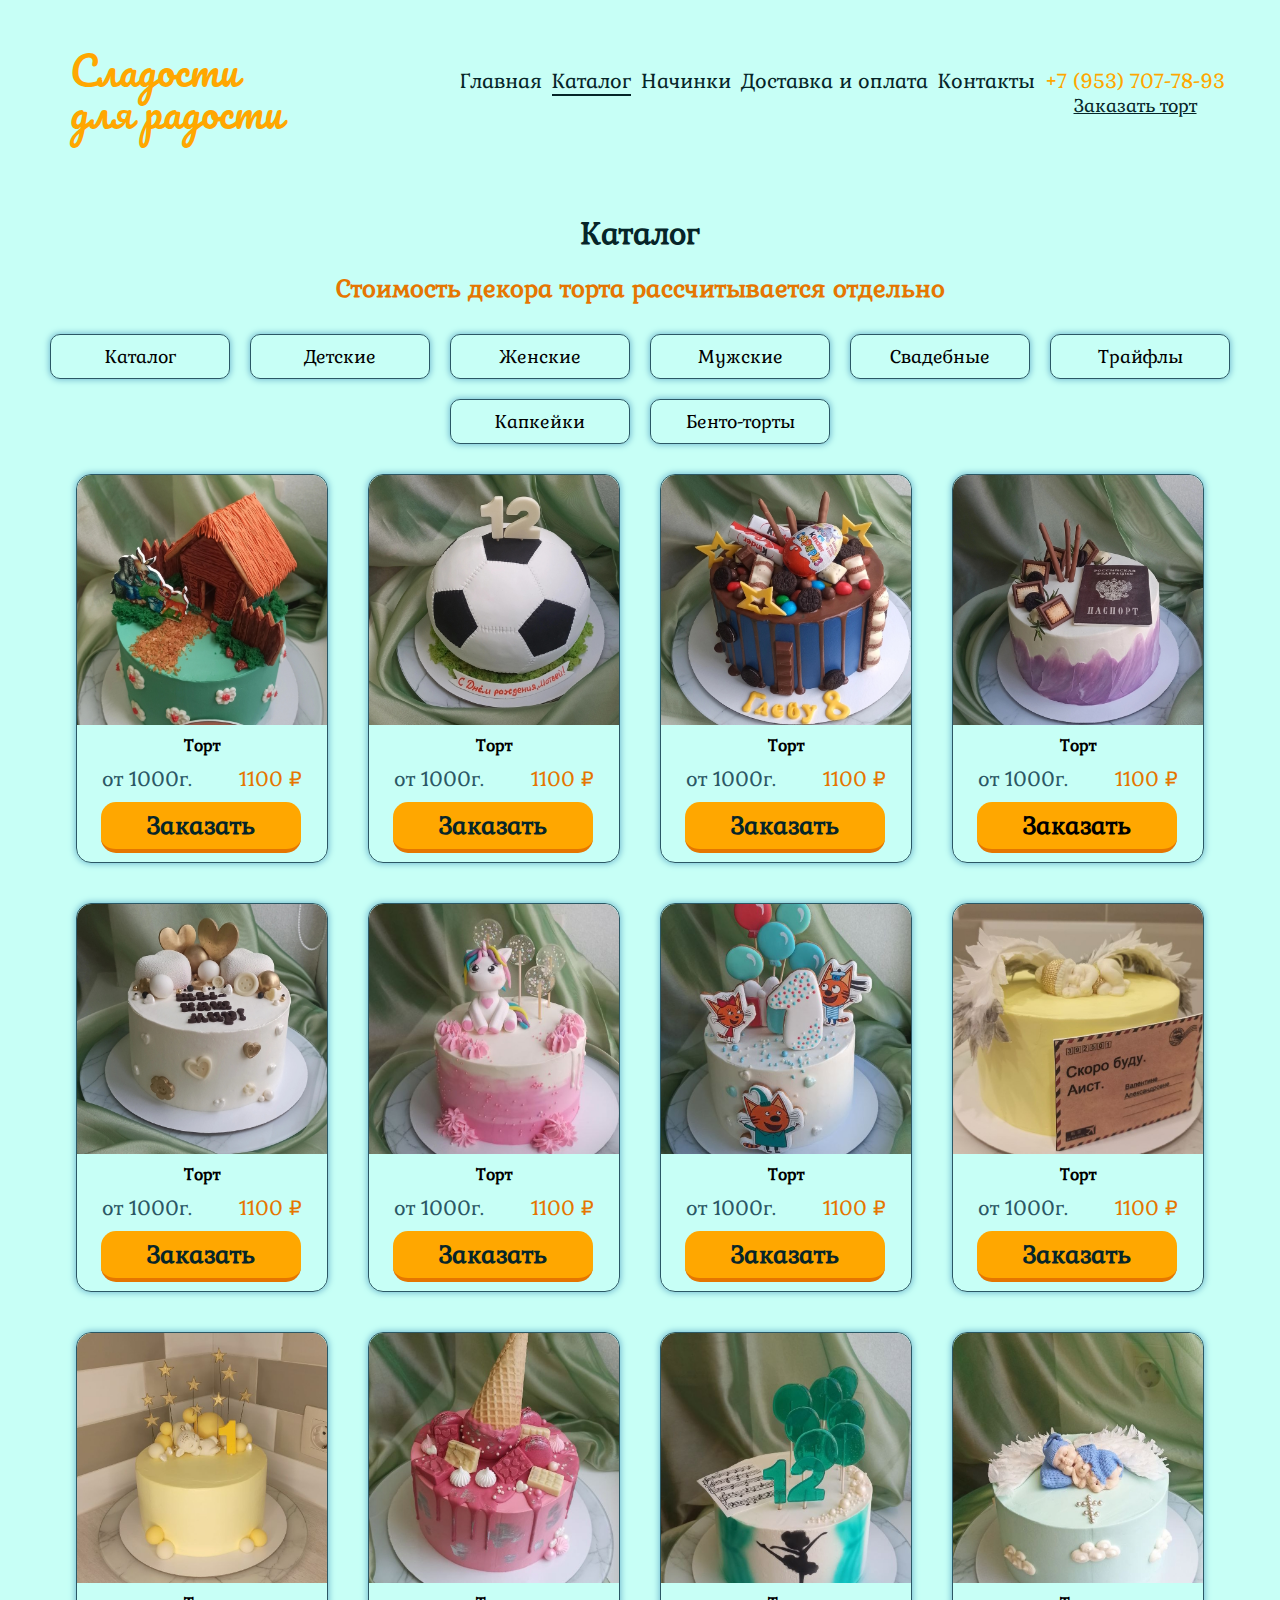
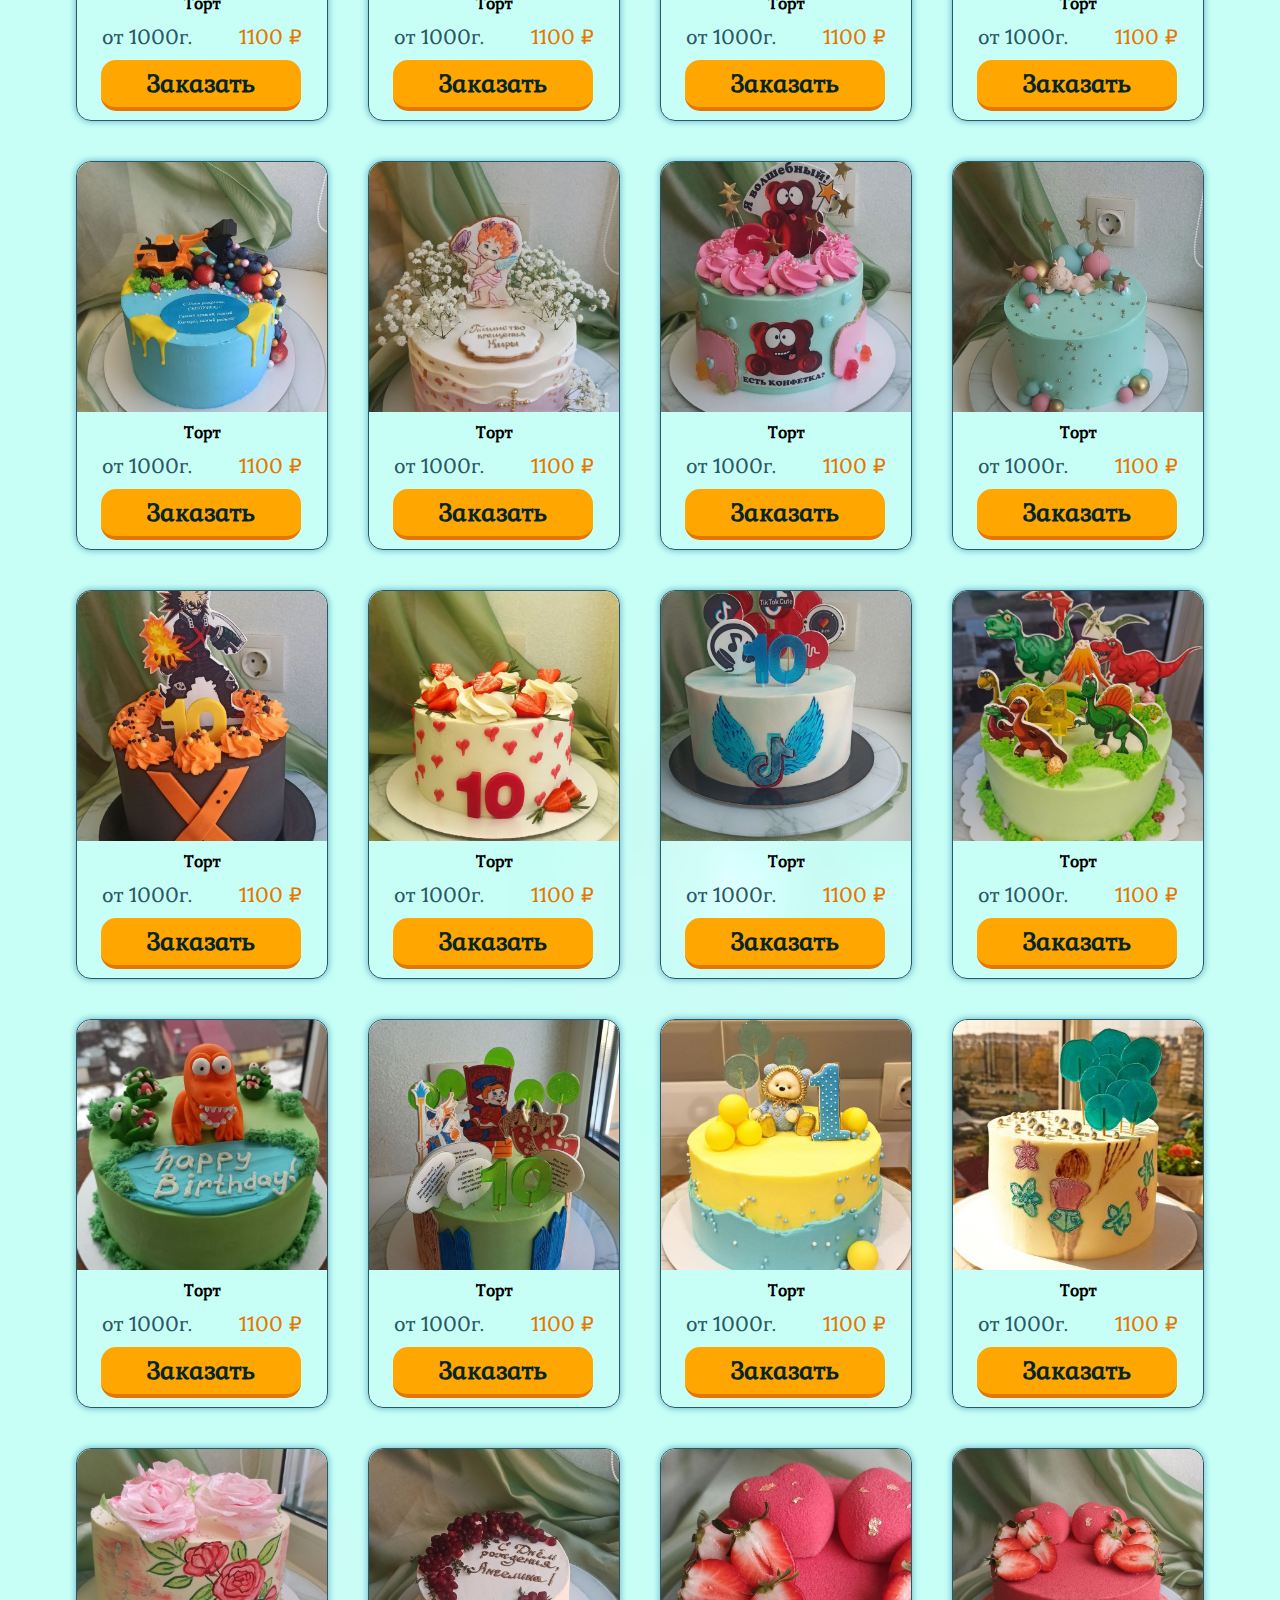
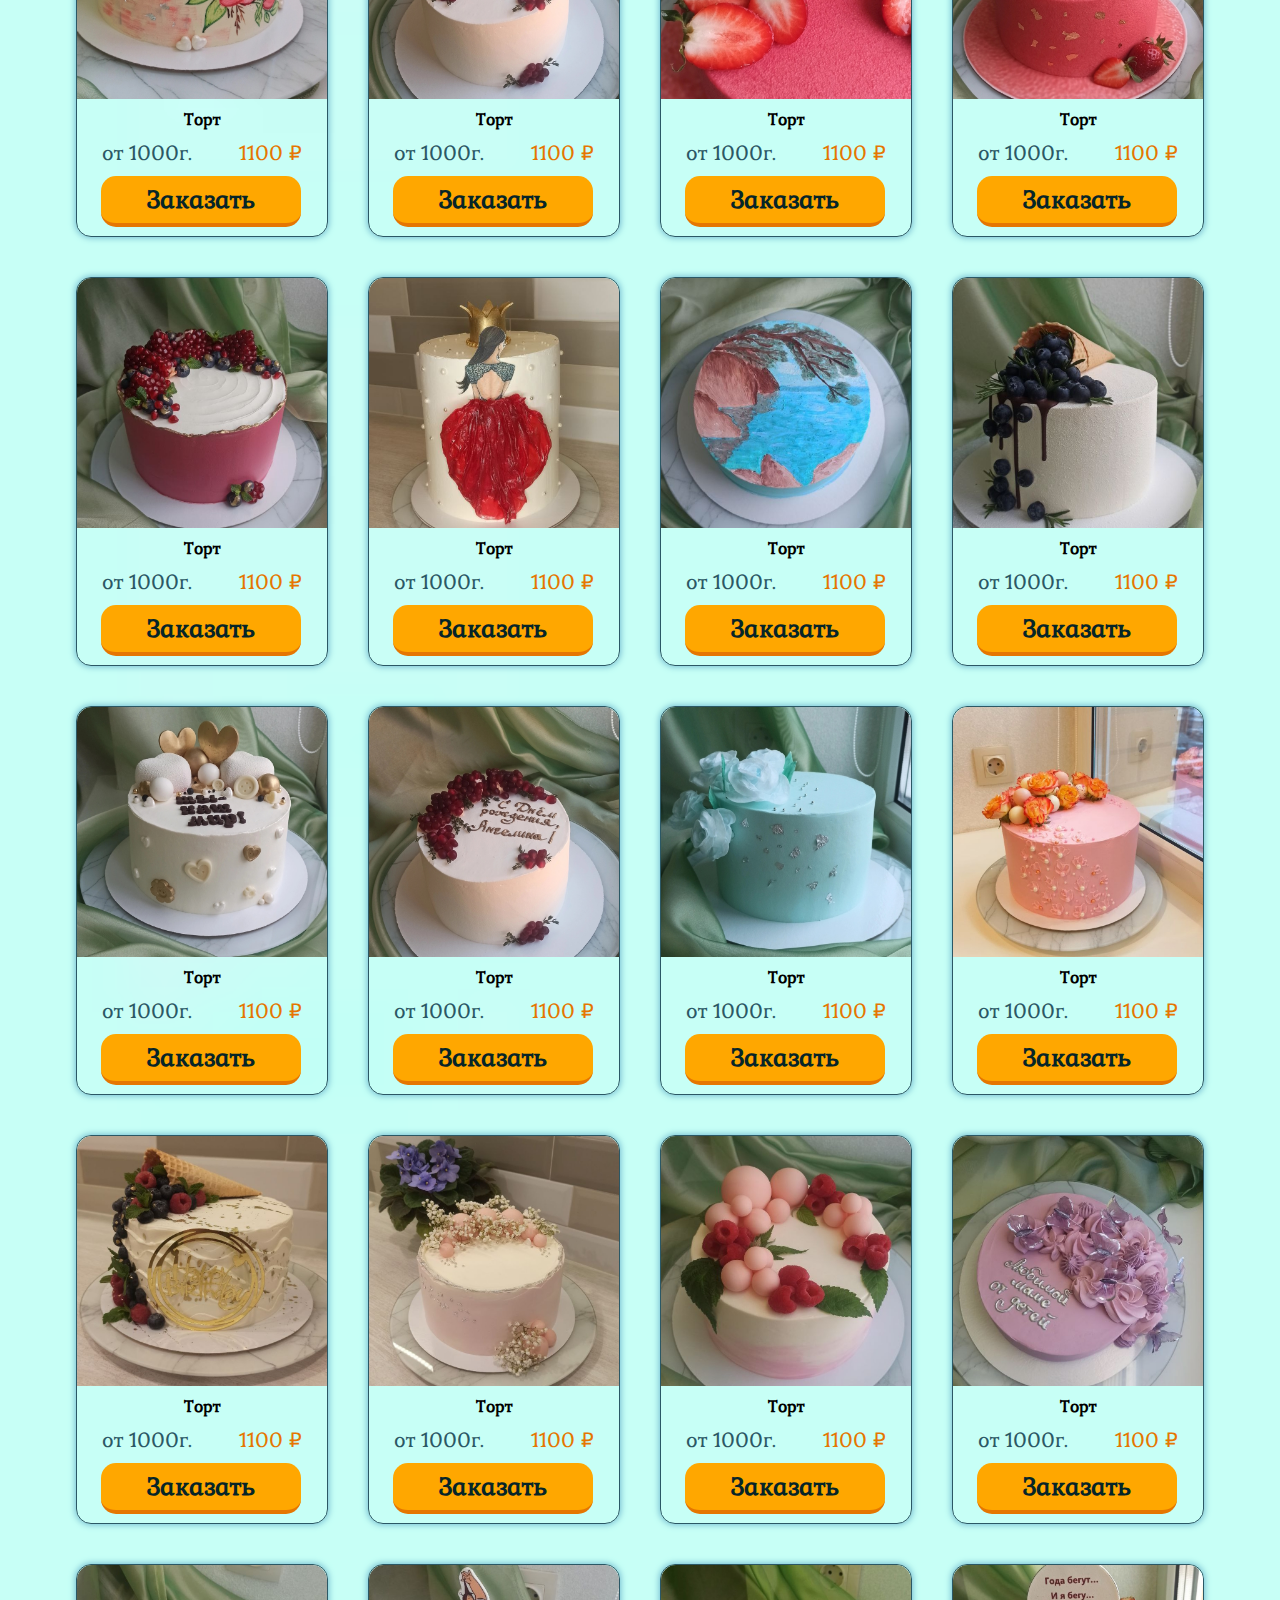
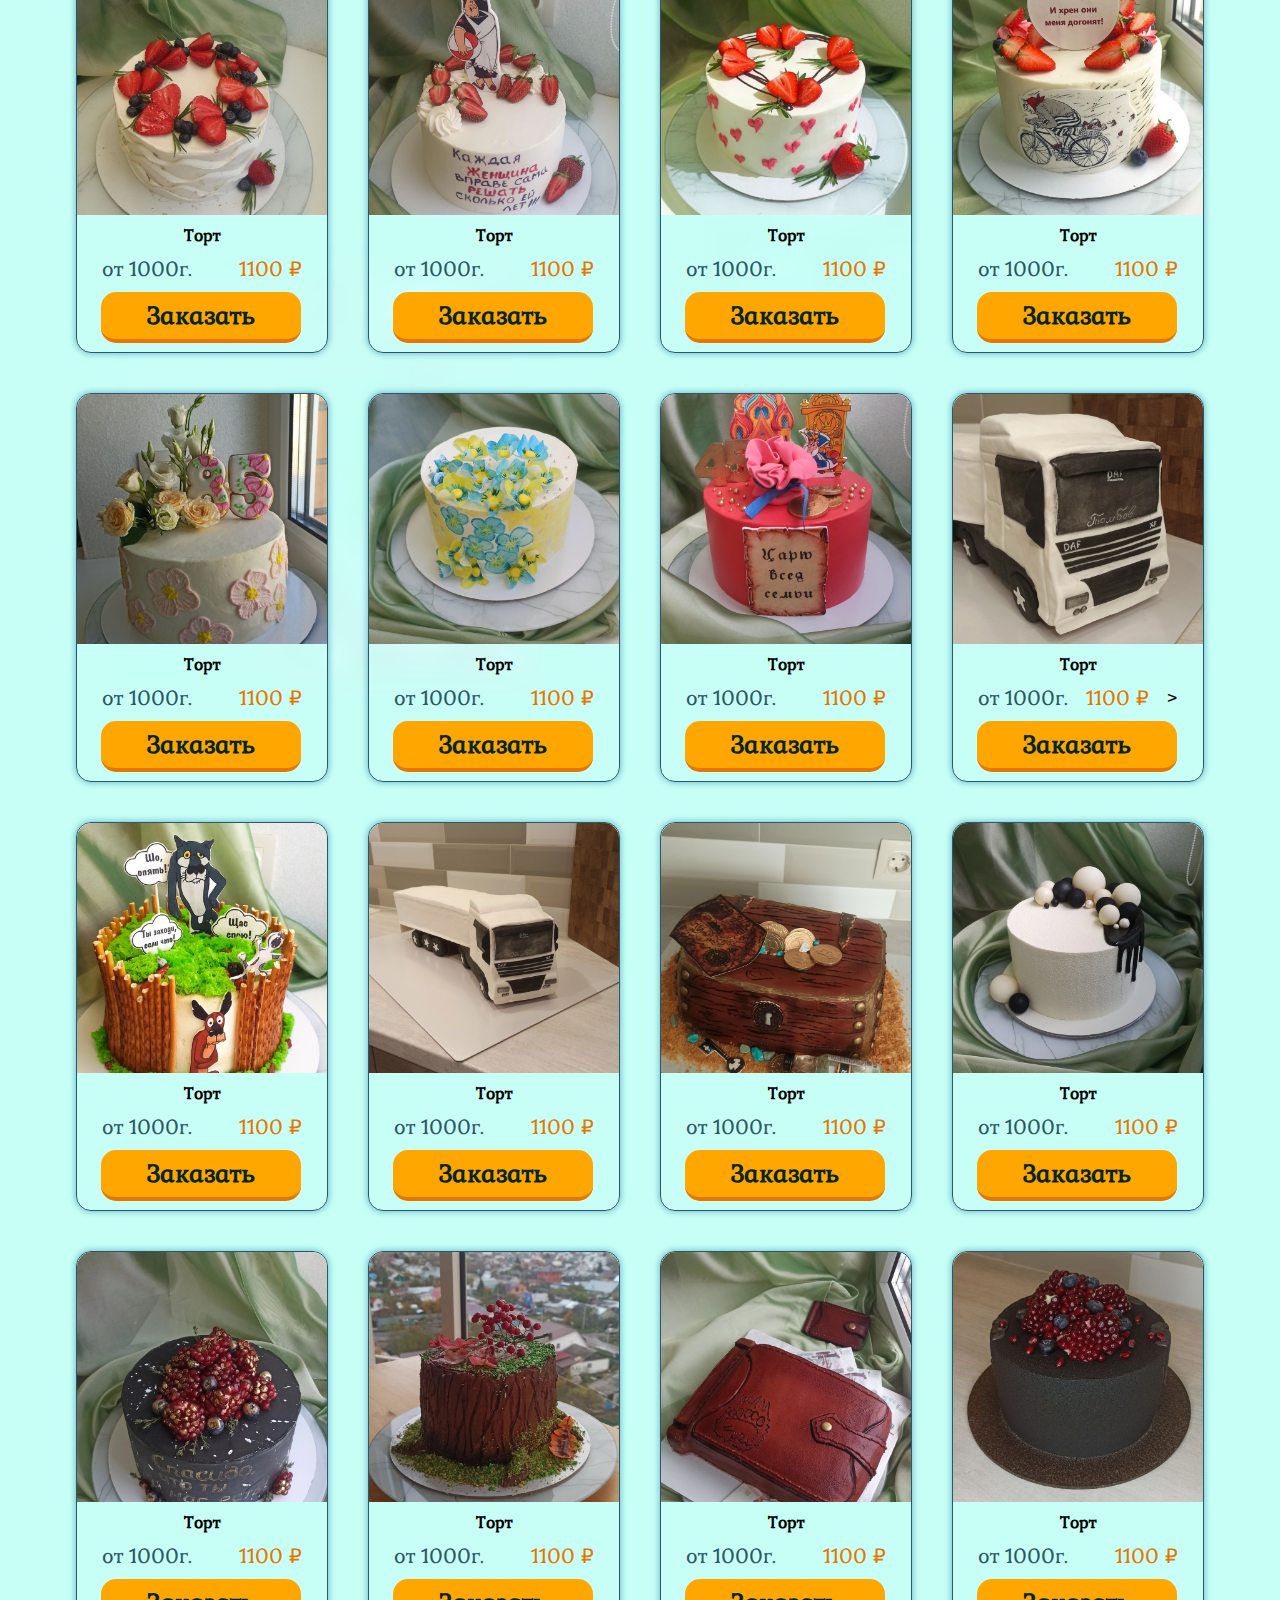
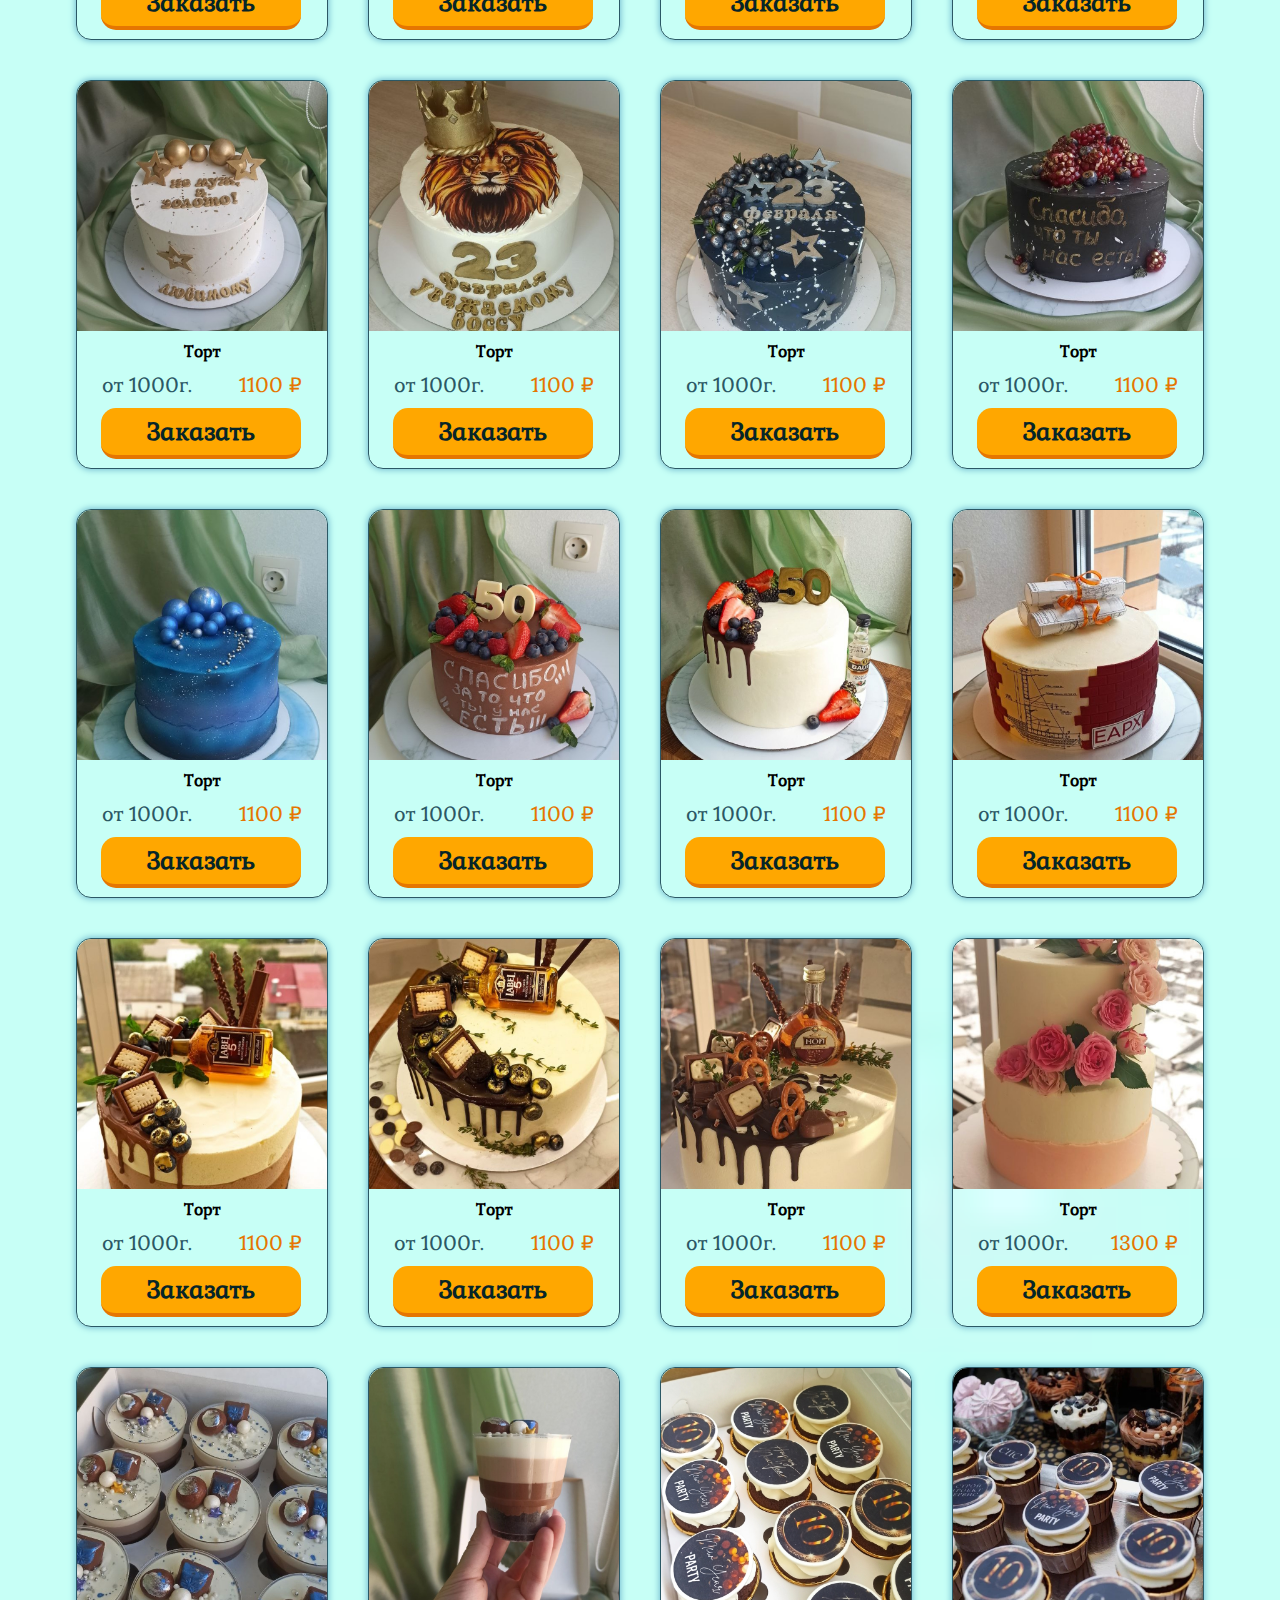
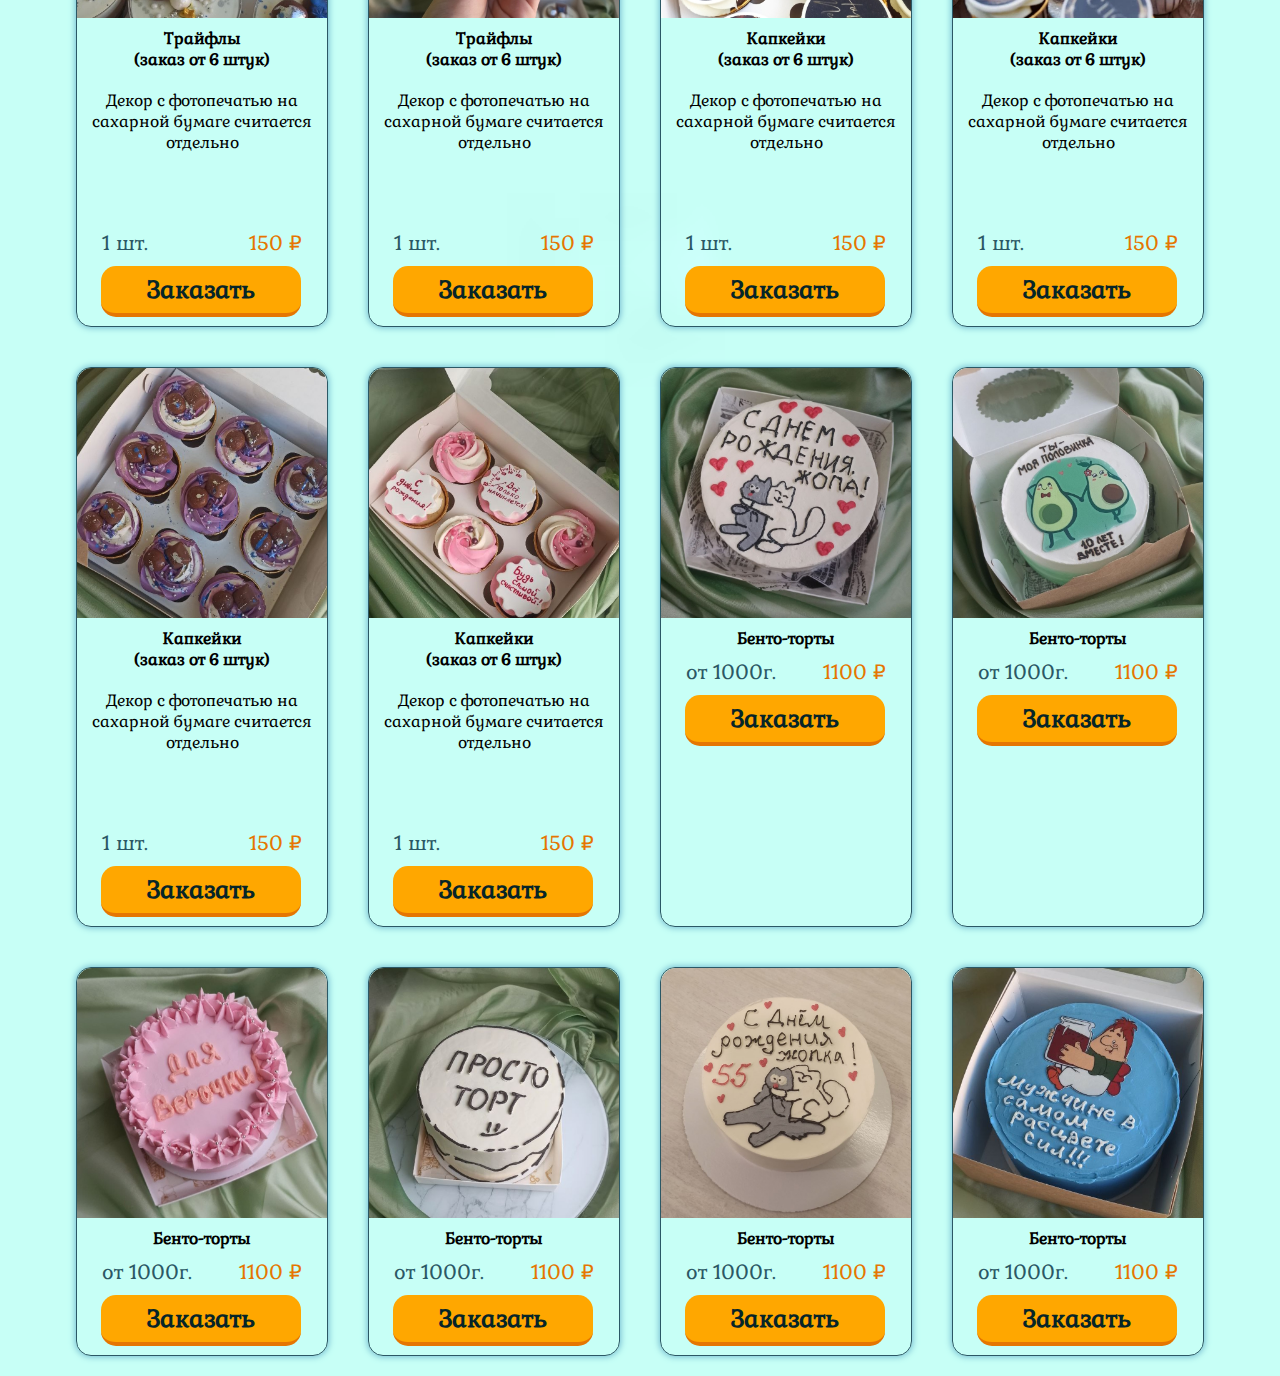
==== commit f5264b2e: "14.05.23" ====
--- a/project.html
+++ b/project.html
@@ -146,316 +146,316 @@
 
 					<div class="card children">
 						<picture>
-							<source srcset="./img/projects/children6_591x591.jpg" type="image/jpeg" media="(min-width:1200px)">
-							<source srcset="./img/projects/children6_591x591.jpg" type="image/jpeg" media="(min-width:992px)">
+							<source srcset="./img/projects/children6_800x800.jpg" type="image/jpeg" media="(min-width:1200px)">
+							<source srcset="./img/projects/children6_800x800.jpg" type="image/jpeg" media="(min-width:992px)">
 							<source srcset="./img/projects/children6_400x400.jpg" type="image/jpeg" media="(max-width:767px)">
-							<img class="product-img" src="./img/projects/children6_591x591.jpg" alt="">
-						</picture>
-						<div class="card-body">
-							<h4 class="item-title">Торт</h4>
-							<div class="price">
-								<div class="price__weight">от 1000г.</div>
-								<div class="price__currency">1100 ₽</div>
-							</div>
-							<button class="btn"><a href="./contacts.html" class="nav-project__linkpr">Заказать</a></button>
-						</div>
-					</div>
-
-					<div class="card children">
-						<picture>
-							<source srcset="./img/projects/children7_591x591.jpg" type="image/jpeg" media="(min-width:1200px)">
-							<source srcset="./img/projects/children7_591x591.jpg" type="image/jpeg" media="(min-width:992px)">
+							<img class="product-img" src="./img/projects/children6_800x800.jpg" alt="">
+						</picture>
+						<div class="card-body">
+							<h4 class="item-title">Торт</h4>
+							<div class="price">
+								<div class="price__weight">от 1000г.</div>
+								<div class="price__currency">1100 ₽</div>
+							</div>
+							<button class="btn"><a href="./contacts.html" class="nav-project__linkpr">Заказать</a></button>
+						</div>
+					</div>
+
+					<div class="card children">
+						<picture>
+							<source srcset="./img/projects/children7_800x800.jpg" type="image/jpeg" media="(min-width:1200px)">
+							<source srcset="./img/projects/children7_800x800.jpg" type="image/jpeg" media="(min-width:992px)">
 							<source srcset="./img/projects/children7_400x400.jpg" type="image/jpeg" media="(max-width:767px)">
-							<img class="product-img" src="./img/projects/children7_591x591.jpg" alt="">
-						</picture>
-						<div class="card-body">
-							<h4 class="item-title">Торт</h4>
-							<div class="price">
-								<div class="price__weight">от 1000г.</div>
-								<div class="price__currency">1100 ₽</div>
-							</div>
-							<button class="btn"><a href="./contacts.html" class="nav-project__linkpr">Заказать</a></button>
-						</div>
-					</div>
-
-					<div class="card children">
-						<picture>
-							<source srcset="./img/projects/children8_720x720.jpg" type="image/jpeg" media="(min-width:1200px)">
-							<source srcset="./img/projects/children8_720x720.jpg" type="image/jpeg" media="(min-width:992px)">
+							<img class="product-img" src="./img/projects/children7_800x800.jpg" alt="">
+						</picture>
+						<div class="card-body">
+							<h4 class="item-title">Торт</h4>
+							<div class="price">
+								<div class="price__weight">от 1000г.</div>
+								<div class="price__currency">1100 ₽</div>
+							</div>
+							<button class="btn"><a href="./contacts.html" class="nav-project__linkpr">Заказать</a></button>
+						</div>
+					</div>
+
+					<div class="card children">
+						<picture>
+							<source srcset="./img/projects/children8_800x800.jpg" type="image/jpeg" media="(min-width:1200px)">
+							<source srcset="./img/projects/children8_800x800.jpg" type="image/jpeg" media="(min-width:992px)">
 							<source srcset="./img/projects/children8_400x400.jpg" type="image/jpeg" media="(max-width:767px)">
-							<img class="product-img" src="./img/projects/children8_720x720.jpg" alt="">
-						</picture>
-						<div class="card-body">
-							<h4 class="item-title">Торт</h4>
-							<div class="price">
-								<div class="price__weight">от 1000г.</div>
-								<div class="price__currency">1100 ₽</div>
-							</div>
-							<button class="btn"><a href="./contacts.html" class="nav-project__linkpr">Заказать</a></button>
-						</div>
-					</div>
-
-					<div class="card children">
-						<picture>
-							<source srcset="./img/projects/children9_720x720.jpg" type="image/jpeg" media="(min-width:1200px)">
-							<source srcset="./img/projects/children9_720x720.jpg" type="image/jpeg" media="(min-width:992px)">
+							<img class="product-img" src="./img/projects/children8_800x800.jpg" alt="">
+						</picture>
+						<div class="card-body">
+							<h4 class="item-title">Торт</h4>
+							<div class="price">
+								<div class="price__weight">от 1000г.</div>
+								<div class="price__currency">1100 ₽</div>
+							</div>
+							<button class="btn"><a href="./contacts.html" class="nav-project__linkpr">Заказать</a></button>
+						</div>
+					</div>
+
+					<div class="card children">
+						<picture>
+							<source srcset="./img/projects/children9_800x800.jpg" type="image/jpeg" media="(min-width:1200px)">
+							<source srcset="./img/projects/children9_800x800.jpg" type="image/jpeg" media="(min-width:992px)">
 							<source srcset="./img/projects/children9_400x400.jpg" type="image/jpeg" media="(max-width:767px)">
-							<img class="product-img" src="./img/projects/children9_720x720.jpg" alt="">
-						</picture>
-						<div class="card-body">
-							<h4 class="item-title">Торт</h4>
-							<div class="price">
-								<div class="price__weight">от 1000г.</div>
-								<div class="price__currency">1100 ₽</div>
-							</div>
-							<button class="btn"><a href="./contacts.html" class="nav-project__linkpr">Заказать</a></button>
-						</div>
-					</div>
-
-					<div class="card children">
-						<picture>
-							<source srcset="./img/projects/children10_591x591.jpg" type="image/jpeg" media="(min-width:1200px)">
-							<source srcset="./img/projects/children10_591x591.jpg" type="image/jpeg" media="(min-width:992px)">
+							<img class="product-img" src="./img/projects/children9_800x800.jpg" alt="">
+						</picture>
+						<div class="card-body">
+							<h4 class="item-title">Торт</h4>
+							<div class="price">
+								<div class="price__weight">от 1000г.</div>
+								<div class="price__currency">1100 ₽</div>
+							</div>
+							<button class="btn"><a href="./contacts.html" class="nav-project__linkpr">Заказать</a></button>
+						</div>
+					</div>
+
+					<div class="card children">
+						<picture>
+							<source srcset="./img/projects/children10_800x800.jpg" type="image/jpeg" media="(min-width:1200px)">
+							<source srcset="./img/projects/children10_800x800.jpg" type="image/jpeg" media="(min-width:992px)">
 							<source srcset="./img/projects/children10_400x400.jpg" type="image/jpeg" media="(max-width:767px)">
-							<img class="product-img" src="./img/projects/children10_591x591.jpg" alt="">
-						</picture>
-						<div class="card-body">
-							<h4 class="item-title">Торт</h4>
-							<div class="price">
-								<div class="price__weight">от 1000г.</div>
-								<div class="price__currency">1100 ₽</div>
-							</div>
-							<button class="btn"><a href="./contacts.html" class="nav-project__linkpr">Заказать</a></button>
-						</div>
-					</div>
-
-					<div class="card children">
-						<picture>
-							<source srcset="./img/projects/children11_591x591.jpg" type="image/jpeg" media="(min-width:1200px)">
-							<source srcset="./img/projects/children11_591x591.jpg" type="image/jpeg" media="(min-width:992px)">
+							<img class="product-img" src="./img/projects/children10_800x800.jpg" alt="">
+						</picture>
+						<div class="card-body">
+							<h4 class="item-title">Торт</h4>
+							<div class="price">
+								<div class="price__weight">от 1000г.</div>
+								<div class="price__currency">1100 ₽</div>
+							</div>
+							<button class="btn"><a href="./contacts.html" class="nav-project__linkpr">Заказать</a></button>
+						</div>
+					</div>
+
+					<div class="card children">
+						<picture>
+							<source srcset="./img/projects/children11_800x800.jpg" type="image/jpeg" media="(min-width:1200px)">
+							<source srcset="./img/projects/children11_800x800.jpg" type="image/jpeg" media="(min-width:992px)">
 							<source srcset="./img/projects/children11_400x400.jpg" type="image/jpeg" media="(max-width:767px)">
-							<img class="product-img" src="./img/projects/children11_591x591.jpg" alt="">
-						</picture>
-						<div class="card-body">
-							<h4 class="item-title">Торт</h4>
-							<div class="price">
-								<div class="price__weight">от 1000г.</div>
-								<div class="price__currency">1100 ₽</div>
-							</div>
-							<button class="btn"><a href="./contacts.html" class="nav-project__linkpr">Заказать</a></button>
-						</div>
-					</div>
-
-					<div class="card children">
-						<picture>
-							<source srcset="./img/projects/children12_591x591.jpg" type="image/jpeg" media="(min-width:1200px)">
-							<source srcset="./img/projects/children12_591x591.jpg" type="image/jpeg" media="(min-width:992px)">
-							<source srcset="./img/projects/children12_400x541.jpg" type="image/jpeg" media="(max-width:767px)">
-							<img class="product-img" src="./img/projects/children12_591x591.jpg" alt="">
-						</picture>
-						<div class="card-body">
-							<h4 class="item-title">Торт</h4>
-							<div class="price">
-								<div class="price__weight">от 1000г.</div>
-								<div class="price__currency">1100 ₽</div>
-							</div>
-							<button class="btn"><a href="./contacts.html" class="nav-project__linkpr">Заказать</a></button>
-						</div>
-					</div>
-
-					<div class="card children">
-						<picture>
-							<source srcset="./img/projects/children13_591x591.jpg" type="image/jpeg" media="(min-width:1200px)">
-							<source srcset="./img/projects/children13_591x591.jpg" type="image/jpeg" media="(min-width:992px)">
+							<img class="product-img" src="./img/projects/children11_800x800.jpg" alt="">
+						</picture>
+						<div class="card-body">
+							<h4 class="item-title">Торт</h4>
+							<div class="price">
+								<div class="price__weight">от 1000г.</div>
+								<div class="price__currency">1100 ₽</div>
+							</div>
+							<button class="btn"><a href="./contacts.html" class="nav-project__linkpr">Заказать</a></button>
+						</div>
+					</div>
+
+					<div class="card children">
+						<picture>
+							<source srcset="./img/projects/children12_800x800.jpg" type="image/jpeg" media="(min-width:1200px)">
+							<source srcset="./img/projects/children12_800x800.jpg" type="image/jpeg" media="(min-width:992px)">
+							<source srcset="./img/projects/children12_400x400.jpg" type="image/jpeg" media="(max-width:767px)">
+							<img class="product-img" src="./img/projects/children12_800x800.jpg" alt="">
+						</picture>
+						<div class="card-body">
+							<h4 class="item-title">Торт</h4>
+							<div class="price">
+								<div class="price__weight">от 1000г.</div>
+								<div class="price__currency">1100 ₽</div>
+							</div>
+							<button class="btn"><a href="./contacts.html" class="nav-project__linkpr">Заказать</a></button>
+						</div>
+					</div>
+
+					<div class="card children">
+						<picture>
+							<source srcset="./img/projects/children13_800x800.jpg" type="image/jpeg" media="(min-width:1200px)">
+							<source srcset="./img/projects/children13_800x800.jpg" type="image/jpeg" media="(min-width:992px)">
 							<source srcset="./img/projects/children13_400x400.jpg" type="image/jpeg" media="(max-width:767px)">
-							<img class="product-img" src="./img/projects/children13_591x591.jpg" alt="">
-						</picture>
-						<div class="card-body">
-							<h4 class="item-title">Торт</h4>
-							<div class="price">
-								<div class="price__weight">от 1000г.</div>
-								<div class="price__currency">1100 ₽</div>
-							</div>
-							<button class="btn"><a href="./contacts.html" class="nav-project__linkpr">Заказать</a></button>
-						</div>
-					</div>
-
-					<div class="card children">
-						<picture>
-							<source srcset="./img/projects/children14_591x591.jpg" type="image/jpeg" media="(min-width:1200px)">
-							<source srcset="./img/projects/children14_591x591.jpg" type="image/jpeg" media="(min-width:992px)">
-							<source srcset="./img/projects/children14_400x541.jpg" type="image/jpeg" media="(max-width:767px)">
-							<img class="product-img" src="./img/projects/children14_591x591.jpg" alt="">
-						</picture>
-						<div class="card-body">
-							<h4 class="item-title">Торт</h4>
-							<div class="price">
-								<div class="price__weight">от 1000г.</div>
-								<div class="price__currency">1100 ₽</div>
-							</div>
-							<button class="btn"><a href="./contacts.html" class="nav-project__linkpr">Заказать</a></button>
-						</div>
-					</div>
-
-					<div class="card children">
-						<picture>
-							<source srcset="./img/projects/children15_591x591.jpg" type="image/jpeg" media="(min-width:1200px)">
-							<source srcset="./img/projects/children15_591x591.jpg" type="image/jpeg" media="(min-width:992px)">
+							<img class="product-img" src="./img/projects/children13_800x800.jpg" alt="">
+						</picture>
+						<div class="card-body">
+							<h4 class="item-title">Торт</h4>
+							<div class="price">
+								<div class="price__weight">от 1000г.</div>
+								<div class="price__currency">1100 ₽</div>
+							</div>
+							<button class="btn"><a href="./contacts.html" class="nav-project__linkpr">Заказать</a></button>
+						</div>
+					</div>
+
+					<div class="card children">
+						<picture>
+							<source srcset="./img/projects/children14_800x800.jpg" type="image/jpeg" media="(min-width:1200px)">
+							<source srcset="./img/projects/children14_800x800.jpg" type="image/jpeg" media="(min-width:992px)">
+							<source srcset="./img/projects/children14_400x400.jpg" type="image/jpeg" media="(max-width:767px)">
+							<img class="product-img" src="./img/projects/children14_800x800.jpg" alt="">
+						</picture>
+						<div class="card-body">
+							<h4 class="item-title">Торт</h4>
+							<div class="price">
+								<div class="price__weight">от 1000г.</div>
+								<div class="price__currency">1100 ₽</div>
+							</div>
+							<button class="btn"><a href="./contacts.html" class="nav-project__linkpr">Заказать</a></button>
+						</div>
+					</div>
+
+					<div class="card children">
+						<picture>
+							<source srcset="./img/projects/children15_800x800.jpg" type="image/jpeg" media="(min-width:1200px)">
+							<source srcset="./img/projects/children15_800x800.jpg" type="image/jpeg" media="(min-width:992px)">
 							<source srcset="./img/projects/children15_400x400.jpg" type="image/jpeg" media="(max-width:767px)">
-							<img class="product-img" src="./img/projects/children15_591x591.jpg" alt="">
-						</picture>
-						<div class="card-body">
-							<h4 class="item-title">Торт</h4>
-							<div class="price">
-								<div class="price__weight">от 1000г.</div>
-								<div class="price__currency">1100 ₽</div>
-							</div>
-							<button class="btn"><a href="./contacts.html" class="nav-project__linkpr">Заказать</a></button>
-						</div>
-					</div>
-
-					<div class="card children">
-						<picture>
-							<source srcset="./img/projects/children16_591x591.jpg" type="image/jpeg" media="(min-width:1200px)">
-							<source srcset="./img/projects/children16_591x591.jpg" type="image/jpeg" media="(min-width:992px)">
+							<img class="product-img" src="./img/projects/children15_800x800.jpg" alt="">
+						</picture>
+						<div class="card-body">
+							<h4 class="item-title">Торт</h4>
+							<div class="price">
+								<div class="price__weight">от 1000г.</div>
+								<div class="price__currency">1100 ₽</div>
+							</div>
+							<button class="btn"><a href="./contacts.html" class="nav-project__linkpr">Заказать</a></button>
+						</div>
+					</div>
+
+					<div class="card children">
+						<picture>
+							<source srcset="./img/projects/children16_800x800.jpg" type="image/jpeg" media="(min-width:1200px)">
+							<source srcset="./img/projects/children16_800x800.jpg" type="image/jpeg" media="(min-width:992px)">
 							<source srcset="./img/projects/children16_400x400.jpg" type="image/jpeg" media="(max-width:767px)">
-							<img class="product-img" src="./img/projects/children16_591x591.jpg" alt="">
-						</picture>
-						<div class="card-body">
-							<h4 class="item-title">Торт</h4>
-							<div class="price">
-								<div class="price__weight">от 1000г.</div>
-								<div class="price__currency">1100 ₽</div>
-							</div>
-							<button class="btn"><a href="./contacts.html" class="nav-project__linkpr">Заказать</a></button>
-						</div>
-					</div>
-
-					<div class="card children">
-						<picture>
-							<source srcset="./img/projects/children17_591x591.jpg" type="image/jpeg" media="(min-width:1200px)">
-							<source srcset="./img/projects/children17_591x591.jpg" type="image/jpeg" media="(min-width:992px)">
-							<source srcset="./img/projects/children17_400x541.jpg" type="image/jpeg" media="(max-width:767px)">
-							<img class="product-img" src="./img/projects/children17_591x591.jpg" alt="">
-						</picture>
-						<div class="card-body">
-							<h4 class="item-title">Торт</h4>
-							<div class="price">
-								<div class="price__weight">от 1000г.</div>
-								<div class="price__currency">1100 ₽</div>
-							</div>
-							<button class="btn"><a href="./contacts.html" class="nav-project__linkpr">Заказать</a></button>
-						</div>
-					</div>
-
-					<div class="card children">
-						<picture>
-							<source srcset="./img/projects/children18_720x720.jpg" type="image/jpeg" media="(min-width:1200px)">
-							<source srcset="./img/projects/children18_720x720.jpg" type="image/jpeg" media="(min-width:992px)">
+							<img class="product-img" src="./img/projects/children16_800x800.jpg" alt="">
+						</picture>
+						<div class="card-body">
+							<h4 class="item-title">Торт</h4>
+							<div class="price">
+								<div class="price__weight">от 1000г.</div>
+								<div class="price__currency">1100 ₽</div>
+							</div>
+							<button class="btn"><a href="./contacts.html" class="nav-project__linkpr">Заказать</a></button>
+						</div>
+					</div>
+
+					<div class="card children">
+						<picture>
+							<source srcset="./img/projects/children17_800x800.jpg" type="image/jpeg" media="(min-width:1200px)">
+							<source srcset="./img/projects/children17_800x800.jpg" type="image/jpeg" media="(min-width:992px)">
+							<source srcset="./img/projects/children17_400x400.jpg" type="image/jpeg" media="(max-width:767px)">
+							<img class="product-img" src="./img/projects/children17_800x800.jpg" alt="">
+						</picture>
+						<div class="card-body">
+							<h4 class="item-title">Торт</h4>
+							<div class="price">
+								<div class="price__weight">от 1000г.</div>
+								<div class="price__currency">1100 ₽</div>
+							</div>
+							<button class="btn"><a href="./contacts.html" class="nav-project__linkpr">Заказать</a></button>
+						</div>
+					</div>
+
+					<div class="card children">
+						<picture>
+							<source srcset="./img/projects/children18_800x800.jpg" type="image/jpeg" media="(min-width:1200px)">
+							<source srcset="./img/projects/children18_800x800.jpg" type="image/jpeg" media="(min-width:992px)">
 							<source srcset="./img/projects/children18_400x400.jpg" type="image/jpeg" media="(max-width:767px)">
-							<img class="product-img" src="./img/projects/children18_720x720.jpg" alt="">
-						</picture>
-						<div class="card-body">
-							<h4 class="item-title">Торт</h4>
-							<div class="price">
-								<div class="price__weight">от 1000г.</div>
-								<div class="price__currency">1100 ₽</div>
-							</div>
-							<button class="btn"><a href="./contacts.html" class="nav-project__linkpr">Заказать</a></button>
-						</div>
-					</div>
-
-					<div class="card children">
-						<picture>
-							<source srcset="./img/projects/children19_720x720.jpg" type="image/jpeg" media="(min-width:1200px)">
-							<source srcset="./img/projects/children19_720x720.jpg" type="image/jpeg" media="(min-width:992px)">
+							<img class="product-img" src="./img/projects/children18_800x800.jpg" alt="">
+						</picture>
+						<div class="card-body">
+							<h4 class="item-title">Торт</h4>
+							<div class="price">
+								<div class="price__weight">от 1000г.</div>
+								<div class="price__currency">1100 ₽</div>
+							</div>
+							<button class="btn"><a href="./contacts.html" class="nav-project__linkpr">Заказать</a></button>
+						</div>
+					</div>
+
+					<div class="card children">
+						<picture>
+							<source srcset="./img/projects/children19_800x800.jpg" type="image/jpeg" media="(min-width:1200px)">
+							<source srcset="./img/projects/children19_800x800.jpg" type="image/jpeg" media="(min-width:992px)">
 							<source srcset="./img/projects/children19_400x400.jpg" type="image/jpeg" media="(max-width:767px)">
-							<img class="product-img" src="./img/projects/children19_720x720.jpg" alt="">
-						</picture>
-						<div class="card-body">
-							<h4 class="item-title">Торт</h4>
-							<div class="price">
-								<div class="price__weight">от 1000г.</div>
-								<div class="price__currency">1100 ₽</div>
-							</div>
-							<button class="btn"><a href="./contacts.html" class="nav-project__linkpr">Заказать</a></button>
-						</div>
-					</div>
-
-					<div class="card children">
-						<picture>
-							<source srcset="./img/projects/children20_720x720.jpg" type="image/jpeg" media="(min-width:1200px)">
-							<source srcset="./img/projects/children20_720x720.jpg" type="image/jpeg" media="(min-width:992px)">
+							<img class="product-img" src="./img/projects/children19_800x800.jpg" alt="">
+						</picture>
+						<div class="card-body">
+							<h4 class="item-title">Торт</h4>
+							<div class="price">
+								<div class="price__weight">от 1000г.</div>
+								<div class="price__currency">1100 ₽</div>
+							</div>
+							<button class="btn"><a href="./contacts.html" class="nav-project__linkpr">Заказать</a></button>
+						</div>
+					</div>
+
+					<div class="card children">
+						<picture>
+							<source srcset="./img/projects/children20_800x800.jpg" type="image/jpeg" media="(min-width:1200px)">
+							<source srcset="./img/projects/children20_800x800.jpg" type="image/jpeg" media="(min-width:992px)">
 							<source srcset="./img/projects/children20_400x400.jpg" type="image/jpeg" media="(max-width:767px)">
-							<img class="product-img" src="./img/projects/children20_720x720.jpg" alt="">
-						</picture>
-						<div class="card-body">
-							<h4 class="item-title">Торт</h4>
-							<div class="price">
-								<div class="price__weight">от 1000г.</div>
-								<div class="price__currency">1100 ₽</div>
-							</div>
-							<button class="btn"><a href="./contacts.html" class="nav-project__linkpr">Заказать</a></button>
-						</div>
-					</div>
-
-					<div class="card children">
-						<picture>
-							<source srcset="./img/projects/children21_591x591.jpg" type="image/jpeg" media="(min-width:1200px)">
-							<source srcset="./img/projects/children21_591x591.jpg" type="image/jpeg" media="(min-width:992px)">
+							<img class="product-img" src="./img/projects/children20_800x800.jpg" alt="">
+						</picture>
+						<div class="card-body">
+							<h4 class="item-title">Торт</h4>
+							<div class="price">
+								<div class="price__weight">от 1000г.</div>
+								<div class="price__currency">1100 ₽</div>
+							</div>
+							<button class="btn"><a href="./contacts.html" class="nav-project__linkpr">Заказать</a></button>
+						</div>
+					</div>
+
+					<div class="card children">
+						<picture>
+							<source srcset="./img/projects/children21_800x800.jpg" type="image/jpeg" media="(min-width:1200px)">
+							<source srcset="./img/projects/children21_800x800.jpg" type="image/jpeg" media="(min-width:992px)">
 							<source srcset="./img/projects/children21_400x400.jpg" type="image/jpeg" media="(max-width:767px)">
-							<img class="product-img" src="./img/projects/children21_591x591.jpg" alt="">
-						</picture>
-						<div class="card-body">
-							<h4 class="item-title">Торт</h4>
-							<div class="price">
-								<div class="price__weight">от 1000г.</div>
-								<div class="price__currency">1100 ₽</div>
-							</div>
-							<button class="btn"><a href="./contacts.html" class="nav-project__linkpr">Заказать</a></button>
-						</div>
-					</div>
-
-					<div class="card children">
-						<picture>
-							<source srcset="./img/projects/children22_720x720.jpg" type="image/jpeg" media="(min-width:1200px)">
-							<source srcset="./img/projects/children22_720x720.jpg" type="image/jpeg" media="(min-width:992px)">
+							<img class="product-img" src="./img/projects/children21_800x800.jpg" alt="">
+						</picture>
+						<div class="card-body">
+							<h4 class="item-title">Торт</h4>
+							<div class="price">
+								<div class="price__weight">от 1000г.</div>
+								<div class="price__currency">1100 ₽</div>
+							</div>
+							<button class="btn"><a href="./contacts.html" class="nav-project__linkpr">Заказать</a></button>
+						</div>
+					</div>
+
+					<div class="card children">
+						<picture>
+							<source srcset="./img/projects/children22_800x800.jpg" type="image/jpeg" media="(min-width:1200px)">
+							<source srcset="./img/projects/children22_800x800.jpg" type="image/jpeg" media="(min-width:992px)">
 							<source srcset="./img/projects/children22_400x400.jpg" type="image/jpeg" media="(max-width:767px)">
-							<img class="product-img" src="./img/projects/children22_720x720.jpg" alt="">
-						</picture>
-						<div class="card-body">
-							<h4 class="item-title">Торт</h4>
-							<div class="price">
-								<div class="price__weight">от 1000г.</div>
-								<div class="price__currency">1100 ₽</div>
-							</div>
-							<button class="btn"><a href="./contacts.html" class="nav-project__linkpr">Заказать</a></button>
-						</div>
-					</div>
-
-					<div class="card children">
-						<picture>
-							<source srcset="./img/projects/children23_591x591.jpg" type="image/jpeg" media="(min-width:1200px)">
-							<source srcset="./img/projects/children23_591x591.jpg" type="image/jpeg" media="(min-width:992px)">
+							<img class="product-img" src="./img/projects/children22_800x800.jpg" alt="">
+						</picture>
+						<div class="card-body">
+							<h4 class="item-title">Торт</h4>
+							<div class="price">
+								<div class="price__weight">от 1000г.</div>
+								<div class="price__currency">1100 ₽</div>
+							</div>
+							<button class="btn"><a href="./contacts.html" class="nav-project__linkpr">Заказать</a></button>
+						</div>
+					</div>
+
+					<div class="card children">
+						<picture>
+							<source srcset="./img/projects/children23_800x800.jpg" type="image/jpeg" media="(min-width:1200px)">
+							<source srcset="./img/projects/children23_800x800.jpg" type="image/jpeg" media="(min-width:992px)">
 							<source srcset="./img/projects/children23_400x400.jpg" type="image/jpeg" media="(max-width:767px)">
-							<img class="product-img" src="./img/projects/children23_591x591.jpg" alt="">
-						</picture>
-						<div class="card-body">
-							<h4 class="item-title">Торт</h4>
-							<div class="price">
-								<div class="price__weight">от 1000г.</div>
-								<div class="price__currency">1100 ₽</div>
-							</div>
-							<button class="btn"><a href="./contacts.html" class="nav-project__linkpr">Заказать</a></button>
-						</div>
-					</div>
-
-					<div class="card children">
-						<picture>
-							<source srcset="./img/projects/children24_591x591.jpg" type="image/jpeg" media="(min-width:1200px)">
-							<source srcset="./img/projects/children24_591x591.jpg" type="image/jpeg" media="(min-width:992px)">
+							<img class="product-img" src="./img/projects/children23_800x800.jpg" alt="">
+						</picture>
+						<div class="card-body">
+							<h4 class="item-title">Торт</h4>
+							<div class="price">
+								<div class="price__weight">от 1000г.</div>
+								<div class="price__currency">1100 ₽</div>
+							</div>
+							<button class="btn"><a href="./contacts.html" class="nav-project__linkpr">Заказать</a></button>
+						</div>
+					</div>
+
+					<div class="card children">
+						<picture>
+							<source srcset="./img/projects/children24_800x800.jpg" type="image/jpeg" media="(min-width:1200px)">
+							<source srcset="./img/projects/children24_800x800.jpg" type="image/jpeg" media="(min-width:992px)">
 							<source srcset="./img/projects/children24_400x400.jpg" type="image/jpeg" media="(max-width:767px)">
-							<img class="product-img" src="./img/projects/children24_591x591.jpg" alt="">
+							<img class="product-img" src="./img/projects/children24_800x800.jpg" alt="">
 						</picture>
 						<div class="card-body">
 							<h4 class="item-title">Торт</h4>
@@ -537,282 +537,282 @@
 
 					<div class="card woman">
 						<picture>
-							<source srcset="./img/projects/woman5_720x720.jpg" type="image/jpeg" media="(min-width:1200px)">
-							<source srcset="./img/projects/woman5_720x720.jpg" type="image/jpeg" media="(min-width:992px)">
+							<source srcset="./img/projects/woman5_800x800.jpg" type="image/jpeg" media="(min-width:1200px)">
+							<source srcset="./img/projects/woman5_800x800.jpg" type="image/jpeg" media="(min-width:992px)">
 							<source srcset="./img/projects/woman5_400x400.jpg" type="image/jpeg" media="(max-width:767px)">
-							<img class="product-img" src="./img/projects/woman5_720x720.jpg" alt="">
-						</picture>
-						<div class="card-body">
-							<h4 class="item-title">Торт</h4>
-							<div class="price">
-								<div class="price__weight">от 1000г.</div>
-								<div class="price__currency">1100 ₽</div>
-							</div>
-							<button class="btn"><a href="./contacts.html" class="nav-project__linkpr">Заказать</a></button>
-						</div>
-					</div>
-
-					<div class="card woman">
-						<picture>
-							<source srcset="./img/projects/woman6_591x591.jpg" type="image/jpeg" media="(min-width:1200px)">
-							<source srcset="./img/projects/woman6_591x591.jpg" type="image/jpeg" media="(min-width:992px)">
-							<source srcset="./img/projects/woman6_400x500.jpg" type="image/jpeg" media="(max-width:767px)">
-							<img class="product-img" src="./img/projects/woman6_591x591.jpg" alt="">
-						</picture>
-						<div class="card-body">
-							<h4 class="item-title">Торт</h4>
-							<div class="price">
-								<div class="price__weight">от 1000г.</div>
-								<div class="price__currency">1100 ₽</div>
-							</div>
-							<button class="btn"><a href="./contacts.html" class="nav-project__linkpr">Заказать</a></button>
-						</div>
-					</div>
-
-					<div class="card woman">
-						<picture>
-							<source srcset="./img/projects/woman7_591x591.jpg" type="image/jpeg" media="(min-width:1200px)">
-							<source srcset="./img/projects/woman7_591x591.jpg" type="image/jpeg" media="(min-width:992px)">
+							<img class="product-img" src="./img/projects/woman5_800x800.jpg" alt="">
+						</picture>
+						<div class="card-body">
+							<h4 class="item-title">Торт</h4>
+							<div class="price">
+								<div class="price__weight">от 1000г.</div>
+								<div class="price__currency">1100 ₽</div>
+							</div>
+							<button class="btn"><a href="./contacts.html" class="nav-project__linkpr">Заказать</a></button>
+						</div>
+					</div>
+
+					<div class="card woman">
+						<picture>
+							<source srcset="./img/projects/woman6_800x800.jpg" type="image/jpeg" media="(min-width:1200px)">
+							<source srcset="./img/projects/woman6_800x800.jpg" type="image/jpeg" media="(min-width:992px)">
+							<source srcset="./img/projects/woman6_400x400.jpg" type="image/jpeg" media="(max-width:767px)">
+							<img class="product-img" src="./img/projects/woman6_800x800.jpg" alt="">
+						</picture>
+						<div class="card-body">
+							<h4 class="item-title">Торт</h4>
+							<div class="price">
+								<div class="price__weight">от 1000г.</div>
+								<div class="price__currency">1100 ₽</div>
+							</div>
+							<button class="btn"><a href="./contacts.html" class="nav-project__linkpr">Заказать</a></button>
+						</div>
+					</div>
+
+					<div class="card woman">
+						<picture>
+							<source srcset="./img/projects/woman7_800x800.jpg" type="image/jpeg" media="(min-width:1200px)">
+							<source srcset="./img/projects/woman7_800x800.jpg" type="image/jpeg" media="(min-width:992px)">
 							<source srcset="./img/projects/woman7_400x400.jpg" type="image/jpeg" media="(max-width:767px)">
-							<img class="product-img" src="./img/projects/woman7_591x591.jpg" alt="">
-						</picture>
-						<div class="card-body">
-							<h4 class="item-title">Торт</h4>
-							<div class="price">
-								<div class="price__weight">от 1000г.</div>
-								<div class="price__currency">1100 ₽</div>
-							</div>
-							<button class="btn"><a href="./contacts.html" class="nav-project__linkpr">Заказать</a></button>
-						</div>
-					</div>
-
-					<div class="card woman">
-						<picture>
-							<source srcset="./img/projects/woman8_591x591.jpg" type="image/jpeg" media="(min-width:1200px)">
-							<source srcset="./img/projects/woman8_591x591.jpg" type="image/jpeg" media="(min-width:992px)">
-							<source srcset="./img/projects/woman8_400x500.jpg" type="image/jpeg" media="(max-width:767px)">
-							<img class="product-img" src="./img/projects/woman8_591x591.jpg" alt="">
-						</picture>
-						<div class="card-body">
-							<h4 class="item-title">Торт</h4>
-							<div class="price">
-								<div class="price__weight">от 1000г.</div>
-								<div class="price__currency">1100 ₽</div>
-							</div>
-							<button class="btn"><a href="./contacts.html" class="nav-project__linkpr">Заказать</a></button>
-						</div>
-					</div>
-
-					<div class="card woman">
-						<picture>
-							<source srcset="./img/projects/woman9_591x591.jpg" type="image/jpeg" media="(min-width:1200px)">
-							<source srcset="./img/projects/woman9_591x591.jpg" type="image/jpeg" media="(min-width:992px)">
+							<img class="product-img" src="./img/projects/woman7_800x800.jpg" alt="">
+						</picture>
+						<div class="card-body">
+							<h4 class="item-title">Торт</h4>
+							<div class="price">
+								<div class="price__weight">от 1000г.</div>
+								<div class="price__currency">1100 ₽</div>
+							</div>
+							<button class="btn"><a href="./contacts.html" class="nav-project__linkpr">Заказать</a></button>
+						</div>
+					</div>
+
+					<div class="card woman">
+						<picture>
+							<source srcset="./img/projects/woman8_800x800.jpg" type="image/jpeg" media="(min-width:1200px)">
+							<source srcset="./img/projects/woman8_800x800.jpg" type="image/jpeg" media="(min-width:992px)">
+							<source srcset="./img/projects/woman8_400x400.jpg" type="image/jpeg" media="(max-width:767px)">
+							<img class="product-img" src="./img/projects/woman8_800x800.jpg" alt="">
+						</picture>
+						<div class="card-body">
+							<h4 class="item-title">Торт</h4>
+							<div class="price">
+								<div class="price__weight">от 1000г.</div>
+								<div class="price__currency">1100 ₽</div>
+							</div>
+							<button class="btn"><a href="./contacts.html" class="nav-project__linkpr">Заказать</a></button>
+						</div>
+					</div>
+
+					<div class="card woman">
+						<picture>
+							<source srcset="./img/projects/woman9_800x800.jpg" type="image/jpeg" media="(min-width:1200px)">
+							<source srcset="./img/projects/woman9_800x800.jpg" type="image/jpeg" media="(min-width:992px)">
 							<source srcset="./img/projects/woman9_400x400.jpg" type="image/jpeg" media="(max-width:767px)">
-							<img class="product-img" src="./img/projects/woman9_591x591.jpg" alt="">
-						</picture>
-						<div class="card-body">
-							<h4 class="item-title">Торт</h4>
-							<div class="price">
-								<div class="price__weight">от 1000г.</div>
-								<div class="price__currency">1100 ₽</div>
-							</div>
-							<button class="btn"><a href="./contacts.html" class="nav-project__linkpr">Заказать</a></button>
-						</div>
-					</div>
-
-					<div class="card woman">
-						<picture>
-							<source srcset="./img/projects/woman10_591x591.jpg" type="image/jpeg" media="(min-width:1200px)">
-							<source srcset="./img/projects/woman10_591x591.jpg" type="image/jpeg" media="(min-width:992px)">
-							<source srcset="./img/projects/woman10_400x500.jpg" type="image/jpeg" media="(max-width:767px)">
-							<img class="product-img" src="./img/projects/woman10_591x591.jpg" alt="">
-						</picture>
-						<div class="card-body">
-							<h4 class="item-title">Торт</h4>
-							<div class="price">
-								<div class="price__weight">от 1000г.</div>
-								<div class="price__currency">1100 ₽</div>
-							</div>
-							<button class="btn"><a href="./contacts.html" class="nav-project__linkpr">Заказать</a></button>
-						</div>
-					</div>
-
-					<div class="card woman">
-						<picture>
-							<source srcset="./img/projects/woman11_720x720.jpg" type="image/jpeg" media="(min-width:1200px)">
-							<source srcset="./img/projects/woman11_720x720.jpg" type="image/jpeg" media="(min-width:992px)">
-							<source srcset="./img/projects/woman11_400x556.jpg" type="image/jpeg" media="(max-width:767px)">
-							<img class="product-img" src="./img/projects/woman11_720x720.jpg" alt="">
-						</picture>
-						<div class="card-body">
-							<h4 class="item-title">Торт</h4>
-							<div class="price">
-								<div class="price__weight">от 1000г.</div>
-								<div class="price__currency">1100 ₽</div>
-							</div>
-							<button class="btn"><a href="./contacts.html" class="nav-project__linkpr">Заказать</a></button>
-						</div>
-					</div>
-
-					<div class="card woman">
-						<picture>
-							<source srcset="./img/projects/woman12_720x720.jpg" type="image/jpeg" media="(min-width:1200px)">
-							<source srcset="./img/projects/woman12_720x720.jpg" type="image/jpeg" media="(min-width:992px)">
+							<img class="product-img" src="./img/projects/woman9_800x800.jpg" alt="">
+						</picture>
+						<div class="card-body">
+							<h4 class="item-title">Торт</h4>
+							<div class="price">
+								<div class="price__weight">от 1000г.</div>
+								<div class="price__currency">1100 ₽</div>
+							</div>
+							<button class="btn"><a href="./contacts.html" class="nav-project__linkpr">Заказать</a></button>
+						</div>
+					</div>
+
+					<div class="card woman">
+						<picture>
+							<source srcset="./img/projects/woman10_800x800.jpg" type="image/jpeg" media="(min-width:1200px)">
+							<source srcset="./img/projects/woman10_800x800.jpg" type="image/jpeg" media="(min-width:992px)">
+							<source srcset="./img/projects/woman10_400x400.jpg" type="image/jpeg" media="(max-width:767px)">
+							<img class="product-img" src="./img/projects/woman10_800x800.jpg" alt="">
+						</picture>
+						<div class="card-body">
+							<h4 class="item-title">Торт</h4>
+							<div class="price">
+								<div class="price__weight">от 1000г.</div>
+								<div class="price__currency">1100 ₽</div>
+							</div>
+							<button class="btn"><a href="./contacts.html" class="nav-project__linkpr">Заказать</a></button>
+						</div>
+					</div>
+
+					<div class="card woman">
+						<picture>
+							<source srcset="./img/projects/woman11_800x800.jpg" type="image/jpeg" media="(min-width:1200px)">
+							<source srcset="./img/projects/woman11_800x800.jpg" type="image/jpeg" media="(min-width:992px)">
+							<source srcset="./img/projects/woman11_400x400.jpg" type="image/jpeg" media="(max-width:767px)">
+							<img class="product-img" src="./img/projects/woman11_800x800.jpg" alt="">
+						</picture>
+						<div class="card-body">
+							<h4 class="item-title">Торт</h4>
+							<div class="price">
+								<div class="price__weight">от 1000г.</div>
+								<div class="price__currency">1100 ₽</div>
+							</div>
+							<button class="btn"><a href="./contacts.html" class="nav-project__linkpr">Заказать</a></button>
+						</div>
+					</div>
+
+					<div class="card woman">
+						<picture>
+							<source srcset="./img/projects/woman12_800x800.jpg" type="image/jpeg" media="(min-width:1200px)">
+							<source srcset="./img/projects/woman12_800x800.jpg" type="image/jpeg" media="(min-width:992px)">
 							<source srcset="./img/projects/woman12_400x400.jpg" type="image/jpeg" media="(max-width:767px)">
-							<img class="product-img" src="./img/projects/woman12_720x720.jpg" alt="">
-						</picture>
-						<div class="card-body">
-							<h4 class="item-title">Торт</h4>
-							<div class="price">
-								<div class="price__weight">от 1000г.</div>
-								<div class="price__currency">1100 ₽</div>
-							</div>
-							<button class="btn"><a href="./contacts.html" class="nav-project__linkpr">Заказать</a></button>
-						</div>
-					</div>
-
-					<div class="card woman">
-						<picture>
-							<source srcset="./img/projects/woman13_720x720.jpg" type="image/jpeg" media="(min-width:1200px)">
-							<source srcset="./img/projects/woman13_720x720.jpg" type="image/jpeg" media="(min-width:992px)">
+							<img class="product-img" src="./img/projects/woman12_800x800.jpg" alt="">
+						</picture>
+						<div class="card-body">
+							<h4 class="item-title">Торт</h4>
+							<div class="price">
+								<div class="price__weight">от 1000г.</div>
+								<div class="price__currency">1100 ₽</div>
+							</div>
+							<button class="btn"><a href="./contacts.html" class="nav-project__linkpr">Заказать</a></button>
+						</div>
+					</div>
+
+					<div class="card woman">
+						<picture>
+							<source srcset="./img/projects/woman13_800x800.jpg" type="image/jpeg" media="(min-width:1200px)">
+							<source srcset="./img/projects/woman13_800x800.jpg" type="image/jpeg" media="(min-width:992px)">
 							<source srcset="./img/projects/woman13_400x400.jpg" type="image/jpeg" media="(max-width:767px)">
-							<img class="product-img" src="./img/projects/woman13_720x720.jpg" alt="">
-						</picture>
-						<div class="card-body">
-							<h4 class="item-title">Торт</h4>
-							<div class="price">
-								<div class="price__weight">от 1000г.</div>
-								<div class="price__currency">1100 ₽</div>
-							</div>
-							<button class="btn"><a href="./contacts.html" class="nav-project__linkpr">Заказать</a></button>
-						</div>
-					</div>
-
-					<div class="card woman">
-						<picture>
-							<source srcset="./img/projects/woman14_720x720.jpg" type="image/jpeg" media="(min-width:1200px)">
-							<source srcset="./img/projects/woman14_720x720.jpg" type="image/jpeg" media="(min-width:992px)">
-							<source srcset="./img/projects/woman14_400x500.jpg" type="image/jpeg" media="(max-width:767px)">
-							<img class="product-img" src="./img/projects/woman14_720x720.jpg" alt="">
-						</picture>
-						<div class="card-body">
-							<h4 class="item-title">Торт</h4>
-							<div class="price">
-								<div class="price__weight">от 1000г.</div>
-								<div class="price__currency">1100 ₽</div>
-							</div>
-							<button class="btn"><a href="./contacts.html" class="nav-project__linkpr">Заказать</a></button>
-						</div>
-					</div>
-
-					<div class="card woman">
-						<picture>
-							<source srcset="./img/projects/woman15_591x591.jpg" type="image/jpeg" media="(min-width:1200px)">
-							<source srcset="./img/projects/woman15_591x591.jpg" type="image/jpeg" media="(min-width:992px)">
-							<source srcset="./img/projects/woman15_400x541.jpg" type="image/jpeg" media="(max-width:767px)">
-							<img class="product-img" src="./img/projects/woman15_591x591.jpg" alt="">
-						</picture>
-						<div class="card-body">
-							<h4 class="item-title">Торт</h4>
-							<div class="price">
-								<div class="price__weight">от 1000г.</div>
-								<div class="price__currency">1100 ₽</div>
-							</div>
-							<button class="btn"><a href="./contacts.html" class="nav-project__linkpr">Заказать</a></button>
-						</div>
-					</div>
-
-					<div class="card woman">
-						<picture>
-							<source srcset="./img/projects/woman16_591x591.jpg" type="image/jpeg" media="(min-width:1200px)">
-							<source srcset="./img/projects/woman16_591x591.jpg" type="image/jpeg" media="(min-width:992px)">
+							<img class="product-img" src="./img/projects/woman13_800x800.jpg" alt="">
+						</picture>
+						<div class="card-body">
+							<h4 class="item-title">Торт</h4>
+							<div class="price">
+								<div class="price__weight">от 1000г.</div>
+								<div class="price__currency">1100 ₽</div>
+							</div>
+							<button class="btn"><a href="./contacts.html" class="nav-project__linkpr">Заказать</a></button>
+						</div>
+					</div>
+
+					<div class="card woman">
+						<picture>
+							<source srcset="./img/projects/woman14_800x800.jpg" type="image/jpeg" media="(min-width:1200px)">
+							<source srcset="./img/projects/woman14_800x800.jpg" type="image/jpeg" media="(min-width:992px)">
+							<source srcset="./img/projects/woman14_400x400.jpg" type="image/jpeg" media="(max-width:767px)">
+							<img class="product-img" src="./img/projects/woman14_800x800.jpg" alt="">
+						</picture>
+						<div class="card-body">
+							<h4 class="item-title">Торт</h4>
+							<div class="price">
+								<div class="price__weight">от 1000г.</div>
+								<div class="price__currency">1100 ₽</div>
+							</div>
+							<button class="btn"><a href="./contacts.html" class="nav-project__linkpr">Заказать</a></button>
+						</div>
+					</div>
+
+					<div class="card woman">
+						<picture>
+							<source srcset="./img/projects/woman15_800x800.jpg" type="image/jpeg" media="(min-width:1200px)">
+							<source srcset="./img/projects/woman15_800x800.jpg" type="image/jpeg" media="(min-width:992px)">
+							<source srcset="./img/projects/woman15_400x400.jpg" type="image/jpeg" media="(max-width:767px)">
+							<img class="product-img" src="./img/projects/woman15_800x800.jpg" alt="">
+						</picture>
+						<div class="card-body">
+							<h4 class="item-title">Торт</h4>
+							<div class="price">
+								<div class="price__weight">от 1000г.</div>
+								<div class="price__currency">1100 ₽</div>
+							</div>
+							<button class="btn"><a href="./contacts.html" class="nav-project__linkpr">Заказать</a></button>
+						</div>
+					</div>
+
+					<div class="card woman">
+						<picture>
+							<source srcset="./img/projects/woman16_800x800.jpg" type="image/jpeg" media="(min-width:1200px)">
+							<source srcset="./img/projects/woman16_800x800.jpg" type="image/jpeg" media="(min-width:992px)">
 							<source srcset="./img/projects/woman16_400x400.jpg" type="image/jpeg" media="(max-width:767px)">
-							<img class="product-img" src="./img/projects/woman16_591x591.jpg" alt="">
-						</picture>
-						<div class="card-body">
-							<h4 class="item-title">Торт</h4>
-							<div class="price">
-								<div class="price__weight">от 1000г.</div>
-								<div class="price__currency">1100 ₽</div>
-							</div>
-							<button class="btn"><a href="./contacts.html" class="nav-project__linkpr">Заказать</a></button>
-						</div>
-					</div>
-
-					<div class="card woman">
-						<picture>
-							<source srcset="./img/projects/woman17_591x591.jpg" type="image/jpeg" media="(min-width:1200px)">
-							<source srcset="./img/projects/woman17_591x591.jpg" type="image/jpeg" media="(min-width:992px)">
-							<source srcset="./img/projects/woman17_400x541.jpg" type="image/jpeg" media="(max-width:767px)">
-							<img class="product-img" src="./img/projects/woman17_591x591.jpg" alt="">
-						</picture>
-						<div class="card-body">
-							<h4 class="item-title">Торт</h4>
-							<div class="price">
-								<div class="price__weight">от 1000г.</div>
-								<div class="price__currency">1100 ₽</div>
-							</div>
-							<button class="btn"><a href="./contacts.html" class="nav-project__linkpr">Заказать</a></button>
-						</div>
-					</div>
-
-					<div class="card woman">
-						<picture>
-							<source srcset="./img/projects/woman18_591x591.jpg" type="image/jpeg" media="(min-width:1200px)">
-							<source srcset="./img/projects/woman18_591x591.jpg" type="image/jpeg" media="(min-width:992px)">
-							<source srcset="./img/projects/woman18_400x541.jpg" type="image/jpeg" media="(max-width:767px)">
-							<img class="product-img" src="./img/projects/woman18_591x591.jpg" alt="">
-						</picture>
-						<div class="card-body">
-							<h4 class="item-title">Торт</h4>
-							<div class="price">
-								<div class="price__weight">от 1000г.</div>
-								<div class="price__currency">1100 ₽</div>
-							</div>
-							<button class="btn"><a href="./contacts.html" class="nav-project__linkpr">Заказать</a></button>
-						</div>
-					</div>
-
-					<div class="card woman">
-						<picture>
-							<source srcset="./img/projects/woman19_720x720.jpg" type="image/jpeg" media="(min-width:1200px)">
-							<source srcset="./img/projects/woman19_720x720.jpg" type="image/jpeg" media="(min-width:992px)">
-							<source srcset="./img/projects/woman19_400x444.jpg" type="image/jpeg" media="(max-width:767px)">
-							<img class="product-img" src="./img/projects/woman19_720x720.jpg" alt="">
-						</picture>
-						<div class="card-body">
-							<h4 class="item-title">Торт</h4>
-							<div class="price">
-								<div class="price__weight">от 1000г.</div>
-								<div class="price__currency">1100 ₽</div>
-							</div>
-							<button class="btn"><a href="./contacts.html" class="nav-project__linkpr">Заказать</a></button>
-						</div>
-					</div>
-
-					<div class="card woman">
-						<picture>
-							<source srcset="./img/projects/woman20_720x720.jpg" type="image/jpeg" media="(min-width:1200px)">
-							<source srcset="./img/projects/woman20_720x720.jpg" type="image/jpeg" media="(min-width:992px)">
+							<img class="product-img" src="./img/projects/woman16_800x800.jpg" alt="">
+						</picture>
+						<div class="card-body">
+							<h4 class="item-title">Торт</h4>
+							<div class="price">
+								<div class="price__weight">от 1000г.</div>
+								<div class="price__currency">1100 ₽</div>
+							</div>
+							<button class="btn"><a href="./contacts.html" class="nav-project__linkpr">Заказать</a></button>
+						</div>
+					</div>
+
+					<div class="card woman">
+						<picture>
+							<source srcset="./img/projects/woman17_800x800.jpg" type="image/jpeg" media="(min-width:1200px)">
+							<source srcset="./img/projects/woman17_800x800.jpg" type="image/jpeg" media="(min-width:992px)">
+							<source srcset="./img/projects/woman17_400x400.jpg" type="image/jpeg" media="(max-width:767px)">
+							<img class="product-img" src="./img/projects/woman17_800x800.jpg" alt="">
+						</picture>
+						<div class="card-body">
+							<h4 class="item-title">Торт</h4>
+							<div class="price">
+								<div class="price__weight">от 1000г.</div>
+								<div class="price__currency">1100 ₽</div>
+							</div>
+							<button class="btn"><a href="./contacts.html" class="nav-project__linkpr">Заказать</a></button>
+						</div>
+					</div>
+
+					<div class="card woman">
+						<picture>
+							<source srcset="./img/projects/woman18_800x800.jpg" type="image/jpeg" media="(min-width:1200px)">
+							<source srcset="./img/projects/woman18_800x800.jpg" type="image/jpeg" media="(min-width:992px)">
+							<source srcset="./img/projects/woman18_400x400.jpg" type="image/jpeg" media="(max-width:767px)">
+							<img class="product-img" src="./img/projects/woman18_800x800.jpg" alt="">
+						</picture>
+						<div class="card-body">
+							<h4 class="item-title">Торт</h4>
+							<div class="price">
+								<div class="price__weight">от 1000г.</div>
+								<div class="price__currency">1100 ₽</div>
+							</div>
+							<button class="btn"><a href="./contacts.html" class="nav-project__linkpr">Заказать</a></button>
+						</div>
+					</div>
+
+					<div class="card woman">
+						<picture>
+							<source srcset="./img/projects/woman19_800x800.jpg" type="image/jpeg" media="(min-width:1200px)">
+							<source srcset="./img/projects/woman19_800x800.jpg" type="image/jpeg" media="(min-width:992px)">
+							<source srcset="./img/projects/woman19_400x400.jpg" type="image/jpeg" media="(max-width:767px)">
+							<img class="product-img" src="./img/projects/woman19_800x800.jpg" alt="">
+						</picture>
+						<div class="card-body">
+							<h4 class="item-title">Торт</h4>
+							<div class="price">
+								<div class="price__weight">от 1000г.</div>
+								<div class="price__currency">1100 ₽</div>
+							</div>
+							<button class="btn"><a href="./contacts.html" class="nav-project__linkpr">Заказать</a></button>
+						</div>
+					</div>
+
+					<div class="card woman">
+						<picture>
+							<source srcset="./img/projects/woman20_800x800.jpg" type="image/jpeg" media="(min-width:1200px)">
+							<source srcset="./img/projects/woman20_800x800.jpg" type="image/jpeg" media="(min-width:992px)">
 							<source srcset="./img/projects/woman20_400x400.jpg" type="image/jpeg" media="(max-width:767px)">
-							<img class="product-img" src="./img/projects/woman20_720x720.jpg" alt="">
-						</picture>
-						<div class="card-body">
-							<h4 class="item-title">Торт</h4>
-							<div class="price">
-								<div class="price__weight">от 1000г.</div>
-								<div class="price__currency">1100 ₽</div>
-							</div>
-							<button class="btn"><a href="./contacts.html" class="nav-project__linkpr">Заказать</a></button>
-						</div>
-					</div>
-
-					<div class="card woman">
-						<picture>
-							<source srcset="./img/projects/woman21_720x720.jpg" type="image/jpeg" media="(min-width:1200px)">
-							<source srcset="./img/projects/woman21_720x720.jpg" type="image/jpeg" media="(min-width:992px)">
-							<source srcset="./img/projects/woman21_400x500.jpg" type="image/jpeg" media="(max-width:767px)">
-							<img class="product-img" src="./img/projects/woman21_720x720.jpg" alt="">
+							<img class="product-img" src="./img/projects/woman20_800x800.jpg" alt="">
+						</picture>
+						<div class="card-body">
+							<h4 class="item-title">Торт</h4>
+							<div class="price">
+								<div class="price__weight">от 1000г.</div>
+								<div class="price__currency">1100 ₽</div>
+							</div>
+							<button class="btn"><a href="./contacts.html" class="nav-project__linkpr">Заказать</a></button>
+						</div>
+					</div>
+
+					<div class="card woman">
+						<picture>
+							<source srcset="./img/projects/woman21_800x800.jpg" type="image/jpeg" media="(min-width:1200px)">
+							<source srcset="./img/projects/woman21_800x800.jpg" type="image/jpeg" media="(min-width:992px)">
+							<source srcset="./img/projects/woman21_400x400.jpg" type="image/jpeg" media="(max-width:767px)">
+							<img class="product-img" src="./img/projects/woman21_800x800.jpg" alt="">
 						</picture>
 						<div class="card-body">
 							<h4 class="item-title">Торт</h4>
@@ -979,214 +979,214 @@
 
 					<div class="card man">
 						<picture>
-							<source srcset="./img/projects/man9_591x591.jpg" type="image/jpeg" media="(min-width:1200px)">
-							<source srcset="./img/projects/man9_591x591.jpg" type="image/jpeg" media="(min-width:992px)">
-							<source srcset="./img/projects/man9_400x500.jpg" type="image/jpeg" media="(max-width:767px)">
-							<img class="product-img" src="./img/projects/man9_591x591.jpg" alt="">
-						</picture>
-						<div class="card-body">
-							<h4 class="item-title">Торт</h4>
-							<div class="price">
-								<div class="price__weight">от 1000г.</div>
-								<div class="price__currency">1100 ₽</div>
-							</div>
-							<button class="btn"><a href="./contacts.html" class="nav-project__linkpr">Заказать</a></button>
-						</div>
-					</div>
-
-					<div class="card man">
-						<picture>
-							<source srcset="./img/projects/man10_591x591.jpg" type="image/jpeg" media="(min-width:1200px)">
-							<source srcset="./img/projects/man10_591x591.jpg" type="image/jpeg" media="(min-width:992px)">
+							<source srcset="./img/projects/man9_800x800.jpg" type="image/jpeg" media="(min-width:1200px)">
+							<source srcset="./img/projects/man9_800x800.jpg" type="image/jpeg" media="(min-width:992px)">
+							<source srcset="./img/projects/man9_400x400.jpg" type="image/jpeg" media="(max-width:767px)">
+							<img class="product-img" src="./img/projects/man9_800x800.jpg" alt="">
+						</picture>
+						<div class="card-body">
+							<h4 class="item-title">Торт</h4>
+							<div class="price">
+								<div class="price__weight">от 1000г.</div>
+								<div class="price__currency">1100 ₽</div>
+							</div>
+							<button class="btn"><a href="./contacts.html" class="nav-project__linkpr">Заказать</a></button>
+						</div>
+					</div>
+
+					<div class="card man">
+						<picture>
+							<source srcset="./img/projects/man10_800x800.jpg" type="image/jpeg" media="(min-width:1200px)">
+							<source srcset="./img/projects/man10_800x800.jpg" type="image/jpeg" media="(min-width:992px)">
 							<source srcset="./img/projects/man10_400x400.jpg" type="image/jpeg" media="(max-width:767px)">
-							<img class="product-img" src="./img/projects/man10_591x591.jpg" alt="">
-						</picture>
-						<div class="card-body">
-							<h4 class="item-title">Торт</h4>
-							<div class="price">
-								<div class="price__weight">от 1000г.</div>
-								<div class="price__currency">1100 ₽</div>
-							</div>
-							<button class="btn"><a href="./contacts.html" class="nav-project__linkpr">Заказать</a></button>
-						</div>
-					</div>
-
-					<div class="card man">
-						<picture>
-							<source srcset="./img/projects/man11_720x720.jpg" type="image/jpeg" media="(min-width:1200px)">
-							<source srcset="./img/projects/man11_720x720.jpg" type="image/jpeg" media="(min-width:992px)">
+							<img class="product-img" src="./img/projects/man10_800x800.jpg" alt="">
+						</picture>
+						<div class="card-body">
+							<h4 class="item-title">Торт</h4>
+							<div class="price">
+								<div class="price__weight">от 1000г.</div>
+								<div class="price__currency">1100 ₽</div>
+							</div>
+							<button class="btn"><a href="./contacts.html" class="nav-project__linkpr">Заказать</a></button>
+						</div>
+					</div>
+
+					<div class="card man">
+						<picture>
+							<source srcset="./img/projects/man11_800x800.jpg" type="image/jpeg" media="(min-width:1200px)">
+							<source srcset="./img/projects/man11_800x800.jpg" type="image/jpeg" media="(min-width:992px)">
 							<source srcset="./img/projects/man11_400x400.jpg" type="image/jpeg" media="(max-width:767px)">
-							<img class="product-img" src="./img/projects/man11_720x720.jpg" alt="">
-						</picture>
-						<div class="card-body">
-							<h4 class="item-title">Торт</h4>
-							<div class="price">
-								<div class="price__weight">от 1000г.</div>
-								<div class="price__currency">1100 ₽</div>
-							</div>
-							<button class="btn"><a href="./contacts.html" class="nav-project__linkpr">Заказать</a></button>
-						</div>
-					</div>
-
-					<div class="card man">
-						<picture>
-							<source srcset="./img/projects/man12_591x591.jpg" type="image/jpeg" media="(min-width:1200px)">
-							<source srcset="./img/projects/man12_591x591.jpg" type="image/jpeg" media="(min-width:992px)">
+							<img class="product-img" src="./img/projects/man11_800x800.jpg" alt="">
+						</picture>
+						<div class="card-body">
+							<h4 class="item-title">Торт</h4>
+							<div class="price">
+								<div class="price__weight">от 1000г.</div>
+								<div class="price__currency">1100 ₽</div>
+							</div>
+							<button class="btn"><a href="./contacts.html" class="nav-project__linkpr">Заказать</a></button>
+						</div>
+					</div>
+
+					<div class="card man">
+						<picture>
+							<source srcset="./img/projects/man12_800x800.jpg" type="image/jpeg" media="(min-width:1200px)">
+							<source srcset="./img/projects/man12_800x800.jpg" type="image/jpeg" media="(min-width:992px)">
 							<source srcset="./img/projects/man12_400x400.jpg" type="image/jpeg" media="(max-width:767px)">
-							<img class="product-img" src="./img/projects/man12_591x591.jpg" alt="">
-						</picture>
-						<div class="card-body">
-							<h4 class="item-title">Торт</h4>
-							<div class="price">
-								<div class="price__weight">от 1000г.</div>
-								<div class="price__currency">1100 ₽</div>
-							</div>
-							<button class="btn"><a href="./contacts.html" class="nav-project__linkpr">Заказать</a></button>
-						</div>
-					</div>
-
-					<div class="card man">
-						<picture>
-							<source srcset="./img/projects/man13_591x591.jpg" type="image/jpeg" media="(min-width:1200px)">
-							<source srcset="./img/projects/man13_591x591.jpg" type="image/jpeg" media="(min-width:992px)">
+							<img class="product-img" src="./img/projects/man12_800x800.jpg" alt="">
+						</picture>
+						<div class="card-body">
+							<h4 class="item-title">Торт</h4>
+							<div class="price">
+								<div class="price__weight">от 1000г.</div>
+								<div class="price__currency">1100 ₽</div>
+							</div>
+							<button class="btn"><a href="./contacts.html" class="nav-project__linkpr">Заказать</a></button>
+						</div>
+					</div>
+
+					<div class="card man">
+						<picture>
+							<source srcset="./img/projects/man13_800x800.jpg" type="image/jpeg" media="(min-width:1200px)">
+							<source srcset="./img/projects/man13_800x800.jpg" type="image/jpeg" media="(min-width:992px)">
 							<source srcset="./img/projects/man13_400x400.jpg" type="image/jpeg" media="(max-width:767px)">
-							<img class="product-img" src="./img/projects/man13_591x591.jpg" alt="">
-						</picture>
-						<div class="card-body">
-							<h4 class="item-title">Торт</h4>
-							<div class="price">
-								<div class="price__weight">от 1000г.</div>
-								<div class="price__currency">1100 ₽</div>
-							</div>
-							<button class="btn"><a href="./contacts.html" class="nav-project__linkpr">Заказать</a></button>
-						</div>
-					</div>
-
-					<div class="card man">
-						<picture>
-							<source srcset="./img/projects/man14_591x591.jpg" type="image/jpeg" media="(min-width:1200px)">
-							<source srcset="./img/projects/man14_591x591.jpg" type="image/jpeg" media="(min-width:992px)">
+							<img class="product-img" src="./img/projects/man13_800x800.jpg" alt="">
+						</picture>
+						<div class="card-body">
+							<h4 class="item-title">Торт</h4>
+							<div class="price">
+								<div class="price__weight">от 1000г.</div>
+								<div class="price__currency">1100 ₽</div>
+							</div>
+							<button class="btn"><a href="./contacts.html" class="nav-project__linkpr">Заказать</a></button>
+						</div>
+					</div>
+
+					<div class="card man">
+						<picture>
+							<source srcset="./img/projects/man14_800x800.jpg" type="image/jpeg" media="(min-width:1200px)">
+							<source srcset="./img/projects/man14_800x800.jpg" type="image/jpeg" media="(min-width:992px)">
 							<source srcset="./img/projects/man14_400x400.jpg" type="image/jpeg" media="(max-width:767px)">
-							<img class="product-img" src="./img/projects/man14_591x591.jpg" alt="">
-						</picture>
-						<div class="card-body">
-							<h4 class="item-title">Торт</h4>
-							<div class="price">
-								<div class="price__weight">от 1000г.</div>
-								<div class="price__currency">1100 ₽</div>
-							</div>
-							<button class="btn"><a href="./contacts.html" class="nav-project__linkpr">Заказать</a></button>
-						</div>
-					</div>
-
-					<div class="card man">
-						<picture>
-							<source srcset="./img/projects/man15_591x591.jpg" type="image/jpeg" media="(min-width:1200px)">
-							<source srcset="./img/projects/man15_591x591.jpg" type="image/jpeg" media="(min-width:992px)">
-							<source srcset="./img/projects/man15_400x500.jpg" type="image/jpeg" media="(max-width:767px)">
-							<img class="product-img" src="./img/projects/man15_591x591.jpg" alt="">
-						</picture>
-						<div class="card-body">
-							<h4 class="item-title">Торт</h4>
-							<div class="price">
-								<div class="price__weight">от 1000г.</div>
-								<div class="price__currency">1100 ₽</div>
-							</div>
-							<button class="btn"><a href="./contacts.html" class="nav-project__linkpr">Заказать</a></button>
-						</div>
-					</div>
-
-					<div class="card man">
-						<picture>
-							<source srcset="./img/projects/man16_720x720.jpg" type="image/jpeg" media="(min-width:1200px)">
-							<source srcset="./img/projects/man16_720x720.jpg" type="image/jpeg" media="(min-width:992px)">
+							<img class="product-img" src="./img/projects/man14_800x800.jpg" alt="">
+						</picture>
+						<div class="card-body">
+							<h4 class="item-title">Торт</h4>
+							<div class="price">
+								<div class="price__weight">от 1000г.</div>
+								<div class="price__currency">1100 ₽</div>
+							</div>
+							<button class="btn"><a href="./contacts.html" class="nav-project__linkpr">Заказать</a></button>
+						</div>
+					</div>
+
+					<div class="card man">
+						<picture>
+							<source srcset="./img/projects/man15_800x800.jpg" type="image/jpeg" media="(min-width:1200px)">
+							<source srcset="./img/projects/man15_800x800.jpg" type="image/jpeg" media="(min-width:992px)">
+							<source srcset="./img/projects/man15_400x400.jpg" type="image/jpeg" media="(max-width:767px)">
+							<img class="product-img" src="./img/projects/man15_800x800.jpg" alt="">
+						</picture>
+						<div class="card-body">
+							<h4 class="item-title">Торт</h4>
+							<div class="price">
+								<div class="price__weight">от 1000г.</div>
+								<div class="price__currency">1100 ₽</div>
+							</div>
+							<button class="btn"><a href="./contacts.html" class="nav-project__linkpr">Заказать</a></button>
+						</div>
+					</div>
+
+					<div class="card man">
+						<picture>
+							<source srcset="./img/projects/man16_800x800.jpg" type="image/jpeg" media="(min-width:1200px)">
+							<source srcset="./img/projects/man16_800x800.jpg" type="image/jpeg" media="(min-width:992px)">
 							<source srcset="./img/projects/man16_400x400.jpg" type="image/jpeg" media="(max-width:767px)">
-							<img class="product-img" src="./img/projects/man16_720x720.jpg" alt="">
-						</picture>
-						<div class="card-body">
-							<h4 class="item-title">Торт</h4>
-							<div class="price">
-								<div class="price__weight">от 1000г.</div>
-								<div class="price__currency">1100 ₽</div>
-							</div>
-							<button class="btn"><a href="./contacts.html" class="nav-project__linkpr">Заказать</a></button>
-						</div>
-					</div>
-
-					<div class="card man">
-						<picture>
-							<source srcset="./img/projects/man17_720x720.jpg" type="image/jpeg" media="(min-width:1200px)">
-							<source srcset="./img/projects/man17_720x720.jpg" type="image/jpeg" media="(min-width:992px)">
+							<img class="product-img" src="./img/projects/man16_800x800.jpg" alt="">
+						</picture>
+						<div class="card-body">
+							<h4 class="item-title">Торт</h4>
+							<div class="price">
+								<div class="price__weight">от 1000г.</div>
+								<div class="price__currency">1100 ₽</div>
+							</div>
+							<button class="btn"><a href="./contacts.html" class="nav-project__linkpr">Заказать</a></button>
+						</div>
+					</div>
+
+					<div class="card man">
+						<picture>
+							<source srcset="./img/projects/man17_800x800.jpg" type="image/jpeg" media="(min-width:1200px)">
+							<source srcset="./img/projects/man17_800x800.jpg" type="image/jpeg" media="(min-width:992px)">
 							<source srcset="./img/projects/man17_400x400.jpg" type="image/jpeg" media="(max-width:767px)">
-							<img class="product-img" src="./img/projects/man17_720x720.jpg" alt="">
-						</picture>
-						<div class="card-body">
-							<h4 class="item-title">Торт</h4>
-							<div class="price">
-								<div class="price__weight">от 1000г.</div>
-								<div class="price__currency">1100 ₽</div>
-							</div>
-							<button class="btn"><a href="./contacts.html" class="nav-project__linkpr">Заказать</a></button>
-						</div>
-					</div>
-
-					<div class="card man">
-						<picture>
-							<source srcset="./img/projects/man18_591x591.jpg" type="image/jpeg" media="(min-width:1200px)">
-							<source srcset="./img/projects/man18_591x591.jpg" type="image/jpeg" media="(min-width:992px)">
+							<img class="product-img" src="./img/projects/man17_800x800.jpg" alt="">
+						</picture>
+						<div class="card-body">
+							<h4 class="item-title">Торт</h4>
+							<div class="price">
+								<div class="price__weight">от 1000г.</div>
+								<div class="price__currency">1100 ₽</div>
+							</div>
+							<button class="btn"><a href="./contacts.html" class="nav-project__linkpr">Заказать</a></button>
+						</div>
+					</div>
+
+					<div class="card man">
+						<picture>
+							<source srcset="./img/projects/man18_800x800.jpg" type="image/jpeg" media="(min-width:1200px)">
+							<source srcset="./img/projects/man18_800x800.jpg" type="image/jpeg" media="(min-width:992px)">
 							<source srcset="./img/projects/man18_400x400.jpg" type="image/jpeg" media="(max-width:767px)">
-							<img class="product-img" src="./img/projects/man18_591x591.jpg" alt="">
-						</picture>
-						<div class="card-body">
-							<h4 class="item-title">Торт</h4>
-							<div class="price">
-								<div class="price__weight">от 1000г.</div>
-								<div class="price__currency">1100 ₽</div>
-							</div>
-							<button class="btn"><a href="./contacts.html" class="nav-project__linkpr">Заказать</a></button>
-						</div>
-					</div>
-
-					<div class="card man">
-						<picture>
-							<source srcset="./img/projects/man19_591x591.jpg" type="image/jpeg" media="(min-width:1200px)">
-							<source srcset="./img/projects/man19_591x591.jpg" type="image/jpeg" media="(min-width:992px)">
-							<source srcset="./img/projects/man19_400x600.jpg" type="image/jpeg" media="(max-width:767px)">
-							<img class="product-img" src="./img/projects/man19_591x591.jpg" alt="">
-						</picture>
-						<div class="card-body">
-							<h4 class="item-title">Торт</h4>
-							<div class="price">
-								<div class="price__weight">от 1000г.</div>
-								<div class="price__currency">1100 ₽</div>
-							</div>
-							<button class="btn"><a href="./contacts.html" class="nav-project__linkpr">Заказать</a></button>
-						</div>
-					</div>
-
-					<div class="card man">
-						<picture>
-							<source srcset="./img/projects/man20_591x591.jpg" type="image/jpeg" media="(min-width:1200px)">
-							<source srcset="./img/projects/man20_591x591.jpg" type="image/jpeg" media="(min-width:992px)">
-							<source srcset="./img/projects/man20_400x500.jpg" type="image/jpeg" media="(max-width:767px)">
-							<img class="product-img" src="./img/projects/man20_591x591.jpg" alt="">
-						</picture>
-						<div class="card-body">
-							<h4 class="item-title">Торт</h4>
-							<div class="price">
-								<div class="price__weight">от 1000г.</div>
-								<div class="price__currency">1100 ₽</div>
-							</div>
-							<button class="btn"><a href="./contacts.html" class="nav-project__linkpr">Заказать</a></button>
-						</div>
-					</div>
-
-					<div class="card man">
-						<picture>
-							<source srcset="./img/projects/man21_591x591.jpg" type="image/jpeg" media="(min-width:1200px)">
-							<source srcset="./img/projects/man21_591x591.jpg" type="image/jpeg" media="(min-width:992px)">
-							<source srcset="./img/projects/man21_400x600.jpg" type="image/jpeg" media="(max-width:767px)">
-							<img class="product-img" src="./img/projects/man21_591x591.jpg" alt="">
+							<img class="product-img" src="./img/projects/man18_800x800.jpg" alt="">
+						</picture>
+						<div class="card-body">
+							<h4 class="item-title">Торт</h4>
+							<div class="price">
+								<div class="price__weight">от 1000г.</div>
+								<div class="price__currency">1100 ₽</div>
+							</div>
+							<button class="btn"><a href="./contacts.html" class="nav-project__linkpr">Заказать</a></button>
+						</div>
+					</div>
+
+					<div class="card man">
+						<picture>
+							<source srcset="./img/projects/man19_800x800.jpg" type="image/jpeg" media="(min-width:1200px)">
+							<source srcset="./img/projects/man19_800x800.jpg" type="image/jpeg" media="(min-width:992px)">
+							<source srcset="./img/projects/man19_400x400.jpg" type="image/jpeg" media="(max-width:767px)">
+							<img class="product-img" src="./img/projects/man19_800x800.jpg" alt="">
+						</picture>
+						<div class="card-body">
+							<h4 class="item-title">Торт</h4>
+							<div class="price">
+								<div class="price__weight">от 1000г.</div>
+								<div class="price__currency">1100 ₽</div>
+							</div>
+							<button class="btn"><a href="./contacts.html" class="nav-project__linkpr">Заказать</a></button>
+						</div>
+					</div>
+
+					<div class="card man">
+						<picture>
+							<source srcset="./img/projects/man20_800x800.jpg" type="image/jpeg" media="(min-width:1200px)">
+							<source srcset="./img/projects/man20_800x800.jpg" type="image/jpeg" media="(min-width:992px)">
+							<source srcset="./img/projects/man20_400x400.jpg" type="image/jpeg" media="(max-width:767px)">
+							<img class="product-img" src="./img/projects/man20_800x800.jpg" alt="">
+						</picture>
+						<div class="card-body">
+							<h4 class="item-title">Торт</h4>
+							<div class="price">
+								<div class="price__weight">от 1000г.</div>
+								<div class="price__currency">1100 ₽</div>
+							</div>
+							<button class="btn"><a href="./contacts.html" class="nav-project__linkpr">Заказать</a></button>
+						</div>
+					</div>
+
+					<div class="card man">
+						<picture>
+							<source srcset="./img/projects/man21_800x800.jpg" type="image/jpeg" media="(min-width:1200px)">
+							<source srcset="./img/projects/man21_800x800.jpg" type="image/jpeg" media="(min-width:992px)">
+							<source srcset="./img/projects/man21_400x400.jpg" type="image/jpeg" media="(max-width:767px)">
+							<img class="product-img" src="./img/projects/man21_800x800.jpg" alt="">
 						</picture>
 						<div class="card-body">
 							<h4 class="item-title">Торт</h4>
@@ -1200,10 +1200,10 @@
 
 					<div class="card wedding">
 						<picture>
-							<source srcset="./img/projects/wedding_591x591.jpg" type="image/jpeg" media="(min-width:1200px)">
-							<source srcset="./img/projects/wedding_591x591.jpg" type="image/jpeg" media="(min-width:992px)">
-							<source srcset="./img/projects/wedding_400x500.jpg" type="image/jpeg" media="(max-width:767px)">
-							<img class="product-img" src="./img/projects/wedding_591x591.jpg" alt="">
+							<source srcset="./img/projects/wedding_800x800.jpg" type="image/jpeg" media="(min-width:1200px)">
+							<source srcset="./img/projects/wedding_800x800.jpg" type="image/jpeg" media="(min-width:992px)">
+							<source srcset="./img/projects/wedding_400x400.jpg" type="image/jpeg" media="(max-width:767px)">
+							<img class="product-img" src="./img/projects/wedding_800x800.jpg" alt="">
 						</picture>
 						<div class="card-body">
 							<h4 class="item-title">Торт</h4>
@@ -1217,10 +1217,10 @@
 
 					<div class="card dessert">
 						<picture>
-							<source srcset="./img/projects/dessert2_591x591.jpg" type="image/jpeg" media="(min-width:1200px)">
-							<source srcset="./img/projects/dessert2_591x591.jpg" type="image/jpeg" media="(min-width:992px)">
+							<source srcset="./img/projects/dessert2_800x800.jpg" type="image/jpeg" media="(min-width:1200px)">
+							<source srcset="./img/projects/dessert2_800x800.jpg" type="image/jpeg" media="(min-width:992px)">
 							<source srcset="./img/projects/dessert2_400x400.jpg" type="image/jpeg" media="(max-width:767px)">
-							<img class="product-img" src="./img/projects/dessert2_591x591.jpg" alt="">
+							<img class="product-img" src="./img/projects/dessert2_800x800.jpg" alt="">
 						</picture>
 						<div class="card-body">
 							<h4 class="item-title">Трайфлы <br/> (заказ от 6 штук)</h4>
@@ -1289,10 +1289,10 @@
 
 					<div class="card dessertnext">
 						<picture>
-							<source srcset="./img/projects/dessert3_591x591.jpg" type="image/jpeg" media="(min-width:1200px)">
-							<source srcset="./img/projects/dessert3_591x591.jpg" type="image/jpeg" media="(min-width:992px)">
+							<source srcset="./img/projects/dessert3_800x800.jpg" type="image/jpeg" media="(min-width:1200px)">
+							<source srcset="./img/projects/dessert3_800x800.jpg" type="image/jpeg" media="(min-width:992px)">
 							<source srcset="./img/projects/dessert3_400x400.jpg" type="image/jpeg" media="(max-width:767px)">
-						<img class="product-img" src="./img/projects/dessert3_591x591.jpg" alt="">
+						<img class="product-img" src="./img/projects/dessert3_800x800.jpg" alt="">
 						</picture>
 						<div class="card-body">
 							<h4 class="item-title">Капкейки <br/> (заказ от 6 штук)</h4>
@@ -1307,10 +1307,10 @@
 
 					<div class="card dessertnext">
 						<picture>
-							<source srcset="./img/projects/dessert4_591x591.jpg" type="image/jpeg" media="(min-width:1200px)">
-							<source srcset="./img/projects/dessert4_591x591.jpg" type="image/jpeg" media="(min-width:992px)">
+							<source srcset="./img/projects/dessert4_800x800.jpg" type="image/jpeg" media="(min-width:1200px)">
+							<source srcset="./img/projects/dessert4_800x800.jpg" type="image/jpeg" media="(min-width:992px)">
 							<source srcset="./img/projects/dessert4_400x400.jpg" type="image/jpeg" media="(max-width:767px)">
-							<img class="product-img" src="./img/projects/dessert4_591x591.jpg" alt="">
+							<img class="product-img" src="./img/projects/dessert4_800x800.jpg" alt="">
 						</picture>
 						<div class="card-body">
 							<h4 class="item-title">Капкейки <br/> (заказ от 6 штук)</h4>
@@ -1376,10 +1376,10 @@
 
 					<div class="card bento">
 						<picture>
-							<source srcset="./img/projects/bento4_591x591.jpg" type="image/jpeg" media="(min-width:1200px)">
-							<source srcset="./img/projects/bento4_591x591.jpg" type="image/jpeg" media="(min-width:992px)">
+							<source srcset="./img/projects/bento4_800x800.jpg" type="image/jpeg" media="(min-width:1200px)">
+							<source srcset="./img/projects/bento4_800x800.jpg" type="image/jpeg" media="(min-width:992px)">
 							<source srcset="./img/projects/bento4_400x400.jpg" type="image/jpeg" media="(max-width:767px)">
-							<img class="product-img" src="./img/projects/bento4_591x591.jpg" alt="">
+							<img class="product-img" src="./img/projects/bento4_800x800.jpg" alt="">
 						</picture>
 						<div class="card-body">
 							<h4 class="item-title">Бенто-торты</h4>
@@ -1410,10 +1410,10 @@
 
 					<div class="card bento">
 						<picture>
-							<source srcset="./img/projects/bento6_591x591.jpg" type="image/jpeg" media="(min-width:1200px)">
-							<source srcset="./img/projects/bento6_591x591.jpg" type="image/jpeg" media="(min-width:992px)">
+							<source srcset="./img/projects/bento6_800x800.jpg" type="image/jpeg" media="(min-width:1200px)">
+							<source srcset="./img/projects/bento6_800x800.jpg" type="image/jpeg" media="(min-width:992px)">
 							<source srcset="./img/projects/bento6_400x400.jpg" type="image/jpeg" media="(max-width:767px)">
-							<img class="product-img" src="./img/projects/bento6_591x591.jpg" alt="">
+							<img class="product-img" src="./img/projects/bento6_800x800.jpg" alt="">
 						</picture>
 						<div class="card-body">
 							<h4 class="item-title">Бенто-торты</h4>
--- a/css/main.css
+++ b/css/main.css
@@ -7,7 +7,7 @@
 html, body {
 	min-height: 100vh;
 	font-family: 'Gabriela', sans-serif;
-	font-size: 20px;
+	/* font-size: 20px; */
 	position: relative;
 }
 
@@ -41,7 +41,6 @@
 
 .nav-project__menu {
 	margin-top: 50px;
-	/* width: 1000px; */
 }
 
 .nav-project__list, .nav__list {
@@ -192,7 +191,7 @@
 }
 
 .mobile-nav-logo {
-	margin-bottom: 100px;
+	margin-bottom: 10px;
 }
 
 .mobile-nav-logo img {
@@ -230,9 +229,6 @@
 
 .btn-first {
 	margin-bottom: 20px;
-}
-
-.btn-first {
 	display: block;
 	width: 260px;
 	padding: 8px;
@@ -380,16 +376,13 @@
 	object-fit: cover;
 	background-repeat: no-repeat;
 	position: relative;
-	text-align: center;
 }
 
 .card p {
 	width: 250px;
-	margin-top: 15px;
-	height: 200px;
+	height: 150px;
 	padding: 10px;
-	font-size: 18px;
-	text-align: center;
+	font-size: 16px;
 }
 
 .product-img {
@@ -401,11 +394,8 @@
 }
 
 .item-title {
-	margin-bottom: 20px;
 	padding: 10px;
-	height: 50px;
 	font-family: 'Gabriela', sans-serif;
-   font-size: 24px;
    font-weight: 600;	
 }
 
@@ -428,6 +418,7 @@
 }
 
 .card .btn {
+	display: block;
 	width: 80%;
 	padding: 8px;
 	position: absolute;
@@ -436,7 +427,7 @@
 	border-bottom: 4px solid #e57601;
 	border-radius: 15px;
 	background-color: #ffa700;
-	transform: translate(-50%, -60px);
+	transform: translate(12%, -60px);
 }
 
 .btn:hover {
@@ -462,8 +453,8 @@
 }
 
 h2 {
-	margin: 40px 0;
-	font-size: 30px;
+	margin: 30px 0;
+	font-size: 24px;
 	font-weight: 700;
 	line-height: 1.3;
 	color: #062528;
@@ -492,11 +483,15 @@
 .title, .title-contacts {
 	margin-top: 80px;
 	margin-bottom: 20px;
-	font-size: 40px;
+	font-size: 30px;
 	font-weight: 700;
 	line-height: 1.3;
 	color: #062528;
 	text-align: center;
+}
+
+h3 {
+	font-size: 24px;
 }
 
 .payment {
@@ -510,7 +505,6 @@
 	border: 0.5px solid #2b5865;
 	border-radius: 15px;
 	box-shadow: 0px 0px 6px 1px #77bed2;
-	text-align: center;
 }
 
 .payment__block-text {
@@ -518,7 +512,7 @@
 	margin-left: auto;
 	margin-right: auto;
 	padding: 0 20px 20px 20px;
-	font-size: 24px;
+	font-size: 18px;
 	text-align: left;
 }
 
@@ -567,7 +561,6 @@
 }
 
 h3 {
-	font-size: 30px;
    font-weight: 700;
 	font-family: 'Gabriela', sans-serif;
 	margin: 20px;
@@ -578,7 +571,7 @@
 	margin-left: auto;
 	margin-right: auto;
 	padding: 0 20px 20px 20px;
-	font-size: 24px;
+	font-size: 18px;
 }
 
 .contact__block-text a {
@@ -647,9 +640,6 @@
 	.column {
 		width: 100%;
 	}
-	h4 {
-	font-size: 24px;
-	}
 	.btn-payment {
 		width: 40%;
 		font-size: 30px;
@@ -691,17 +681,7 @@
 	.column {
 		width: 100%;
 	}
-	h4 {
-		font-size: 24px;
-	}
-	.item-title {
-		height: 30px;
-		font-size: 20px;
-	}
 	.card .btn {
-		font-size: 20px;
-	}
-	.price {
 		font-size: 20px;
 	}
 	.payment {
@@ -741,7 +721,6 @@
 		margin-top: 90px;
 		margin-right: 10px;
 	}
-	
 	.content__general {
 		margin-left: 20px;
 		font-size: 35px;
@@ -759,18 +738,11 @@
 	.column {
 		width: 100%;
 	}
-	h4{
-		font-size: 20px;
-	}
-	.item-title {
-		height: 30px;
-		font-size: 20px;
-	}
 	.card .btn {
 		font-size: 20px;
 	}
 	.price {
-		font-size: 10px;
+		font-size: 20px;
 	}
 	.content-payment {
 		padding: 10px;
@@ -795,9 +767,6 @@
 		margin: 0px;
 		text-align: center;
 	}
-	.title, .title-contacts {
-		font-size: 30px;
-	}
 	.footer__wrapper {
 		margin-top: 30px;
 	}
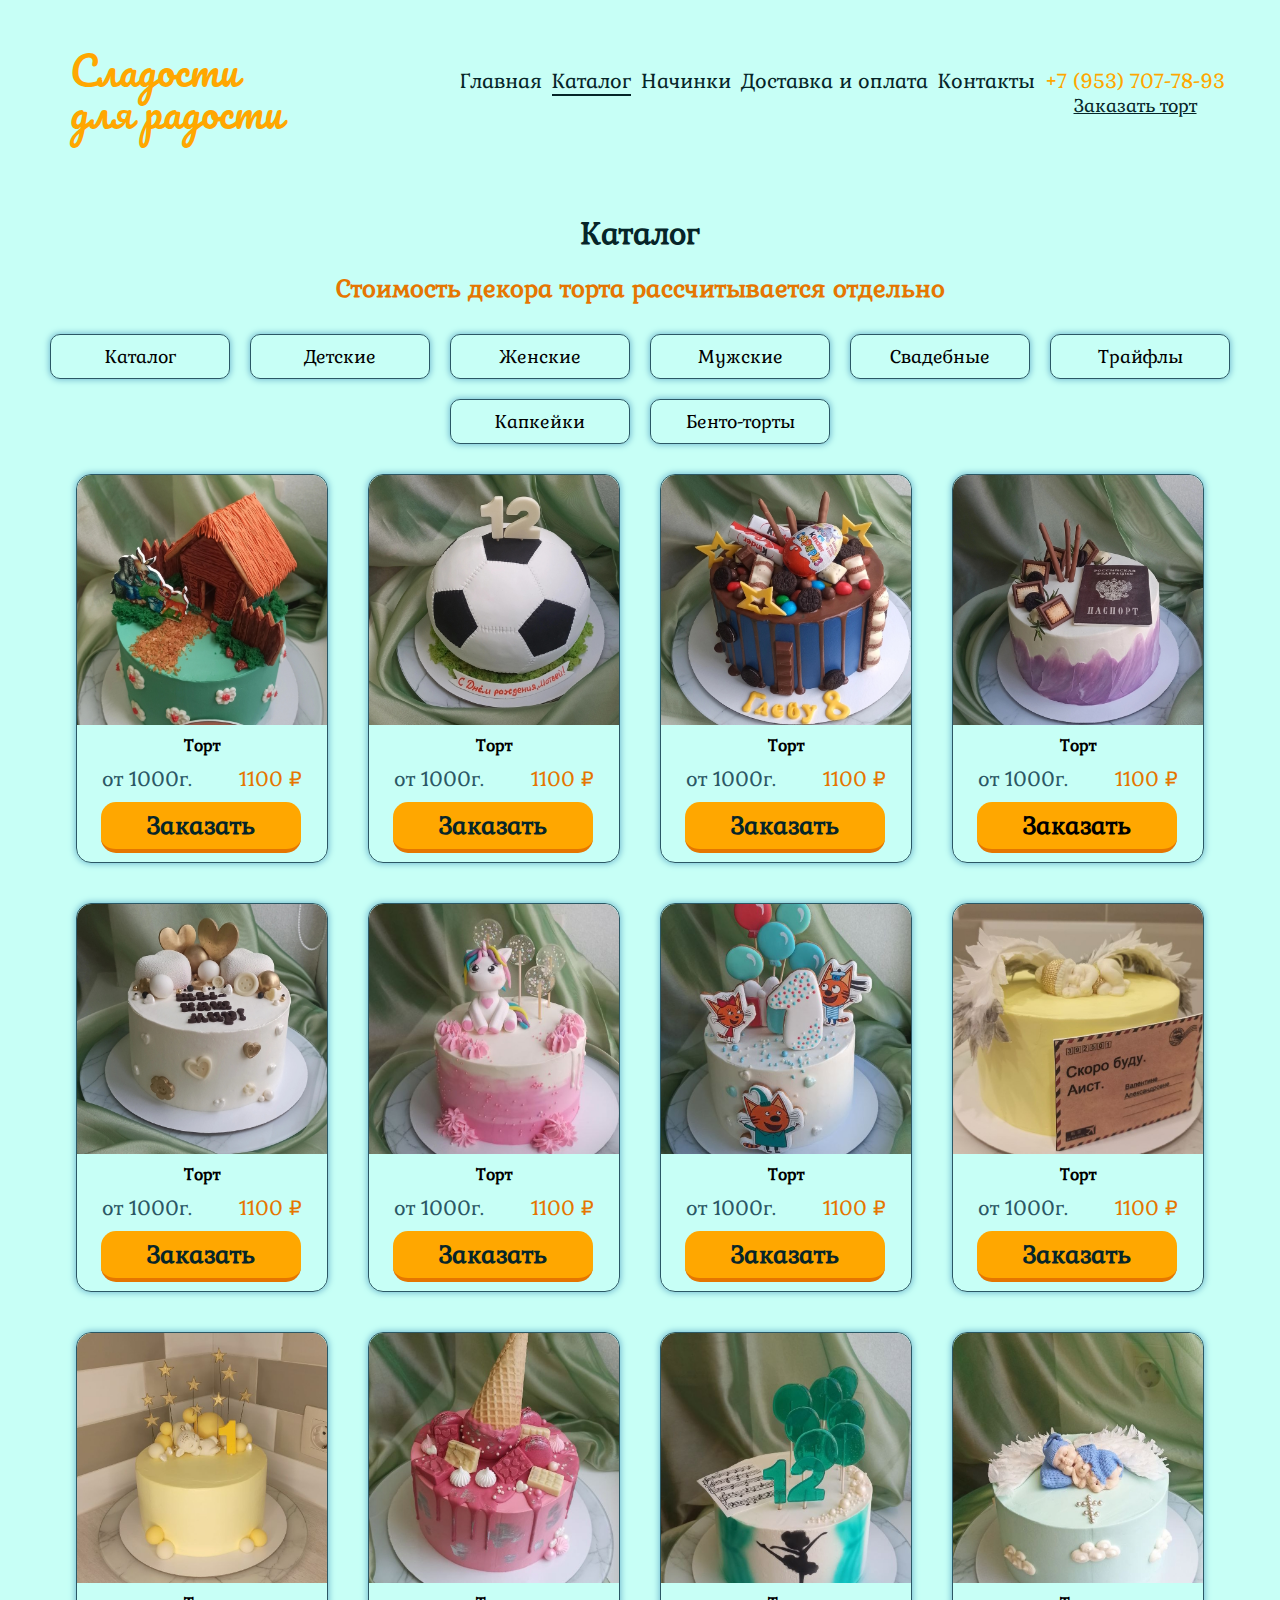
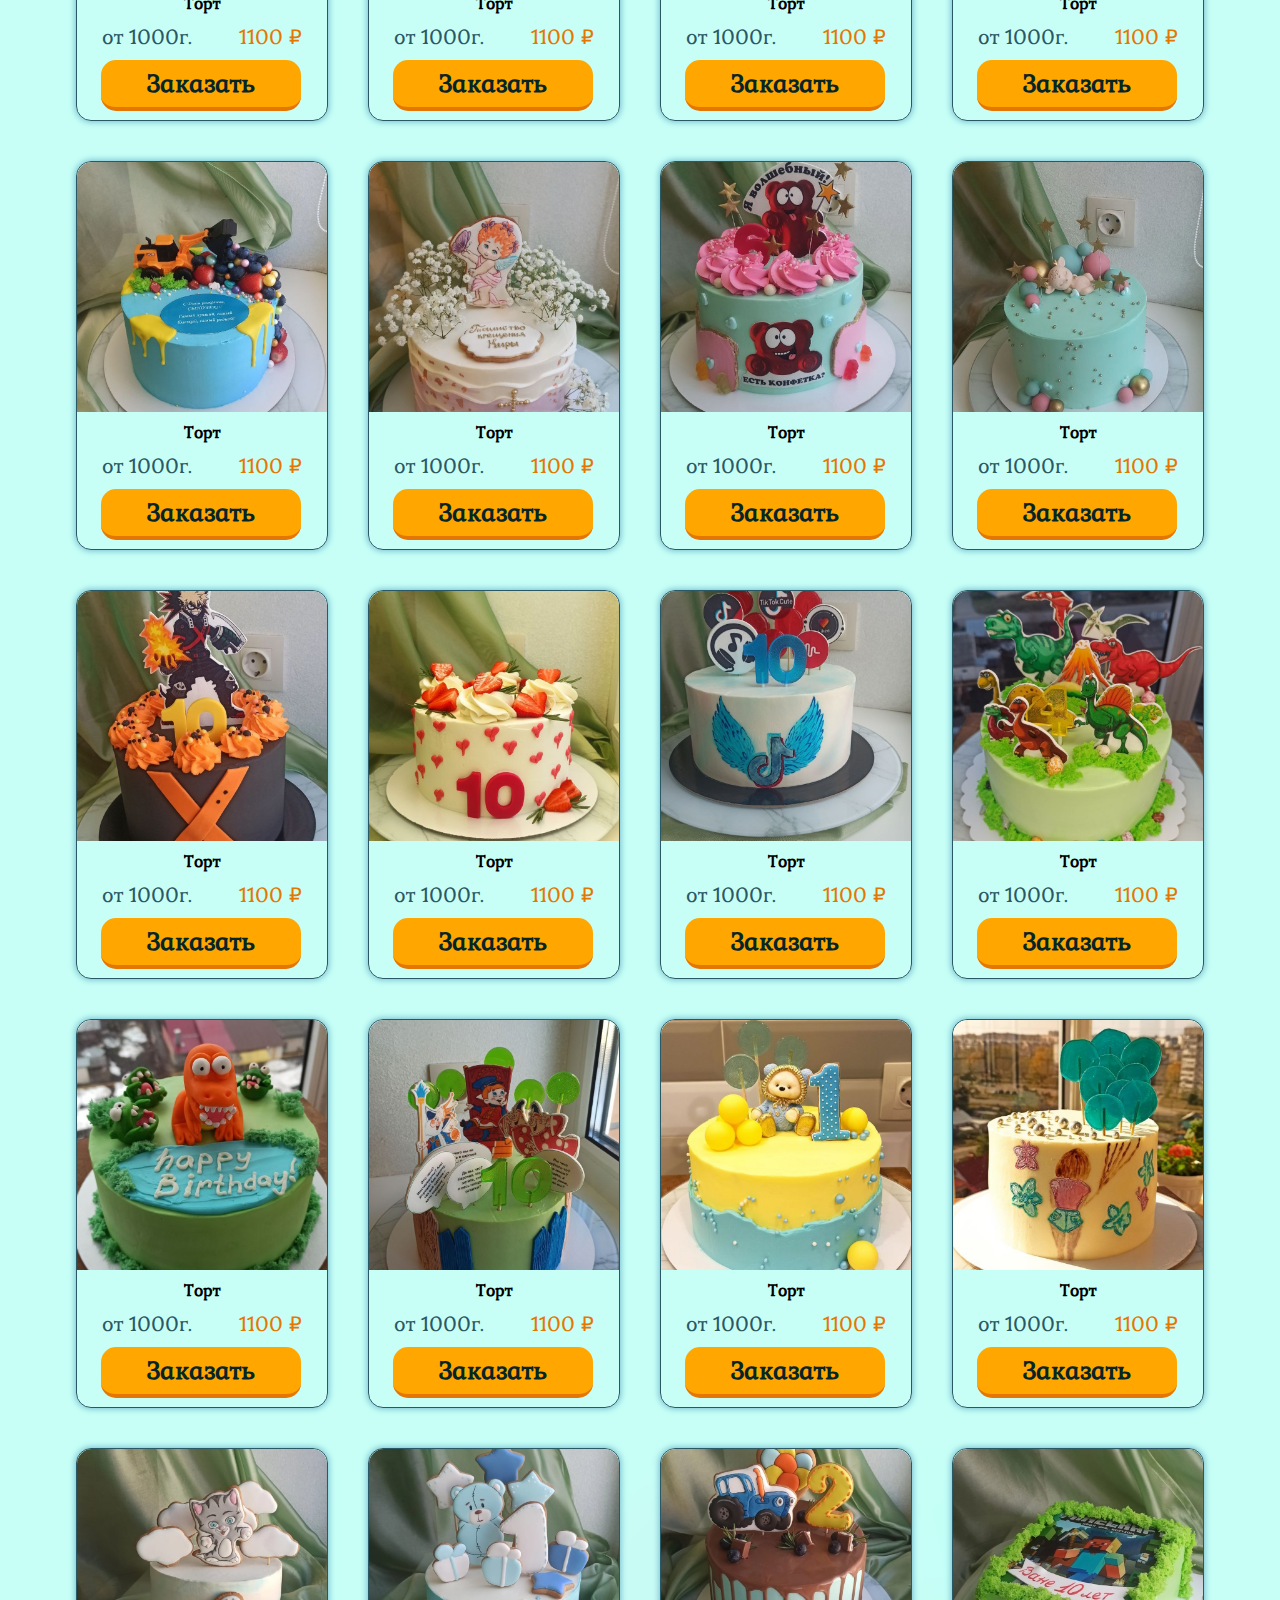
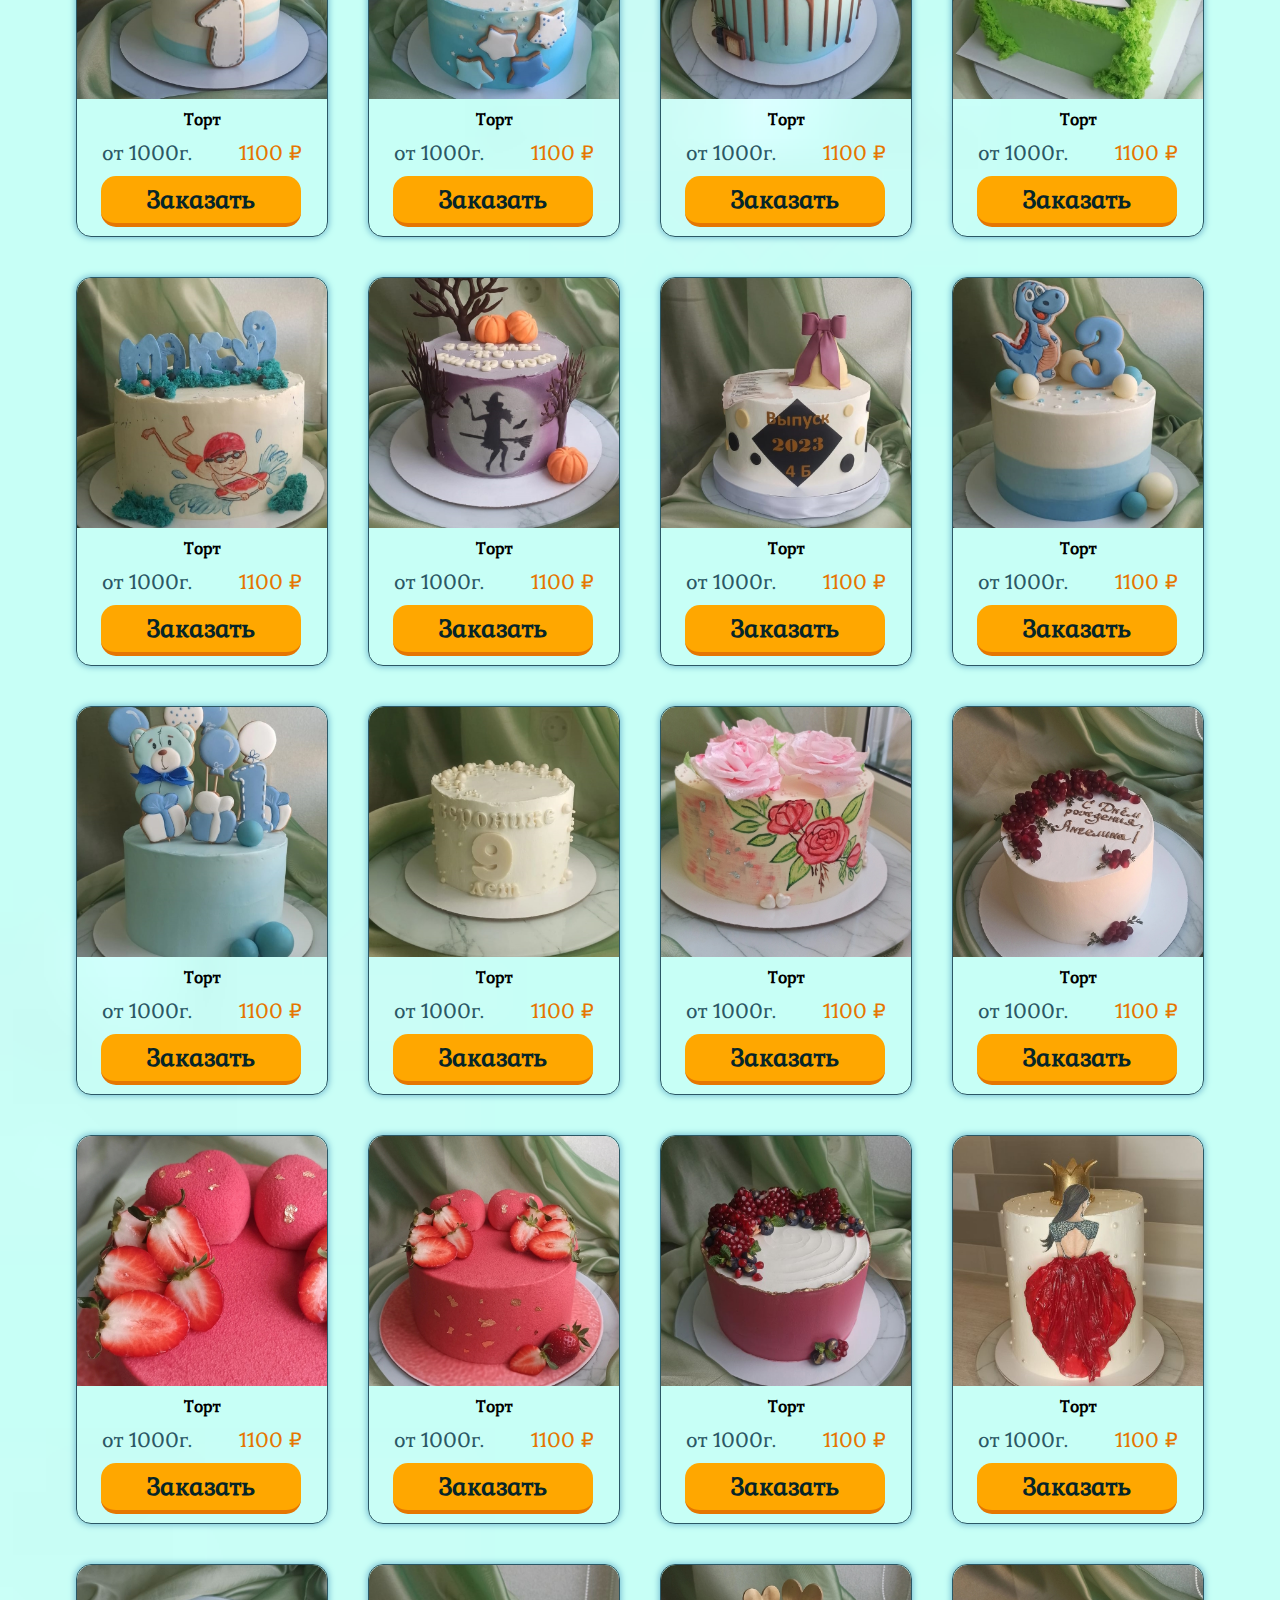
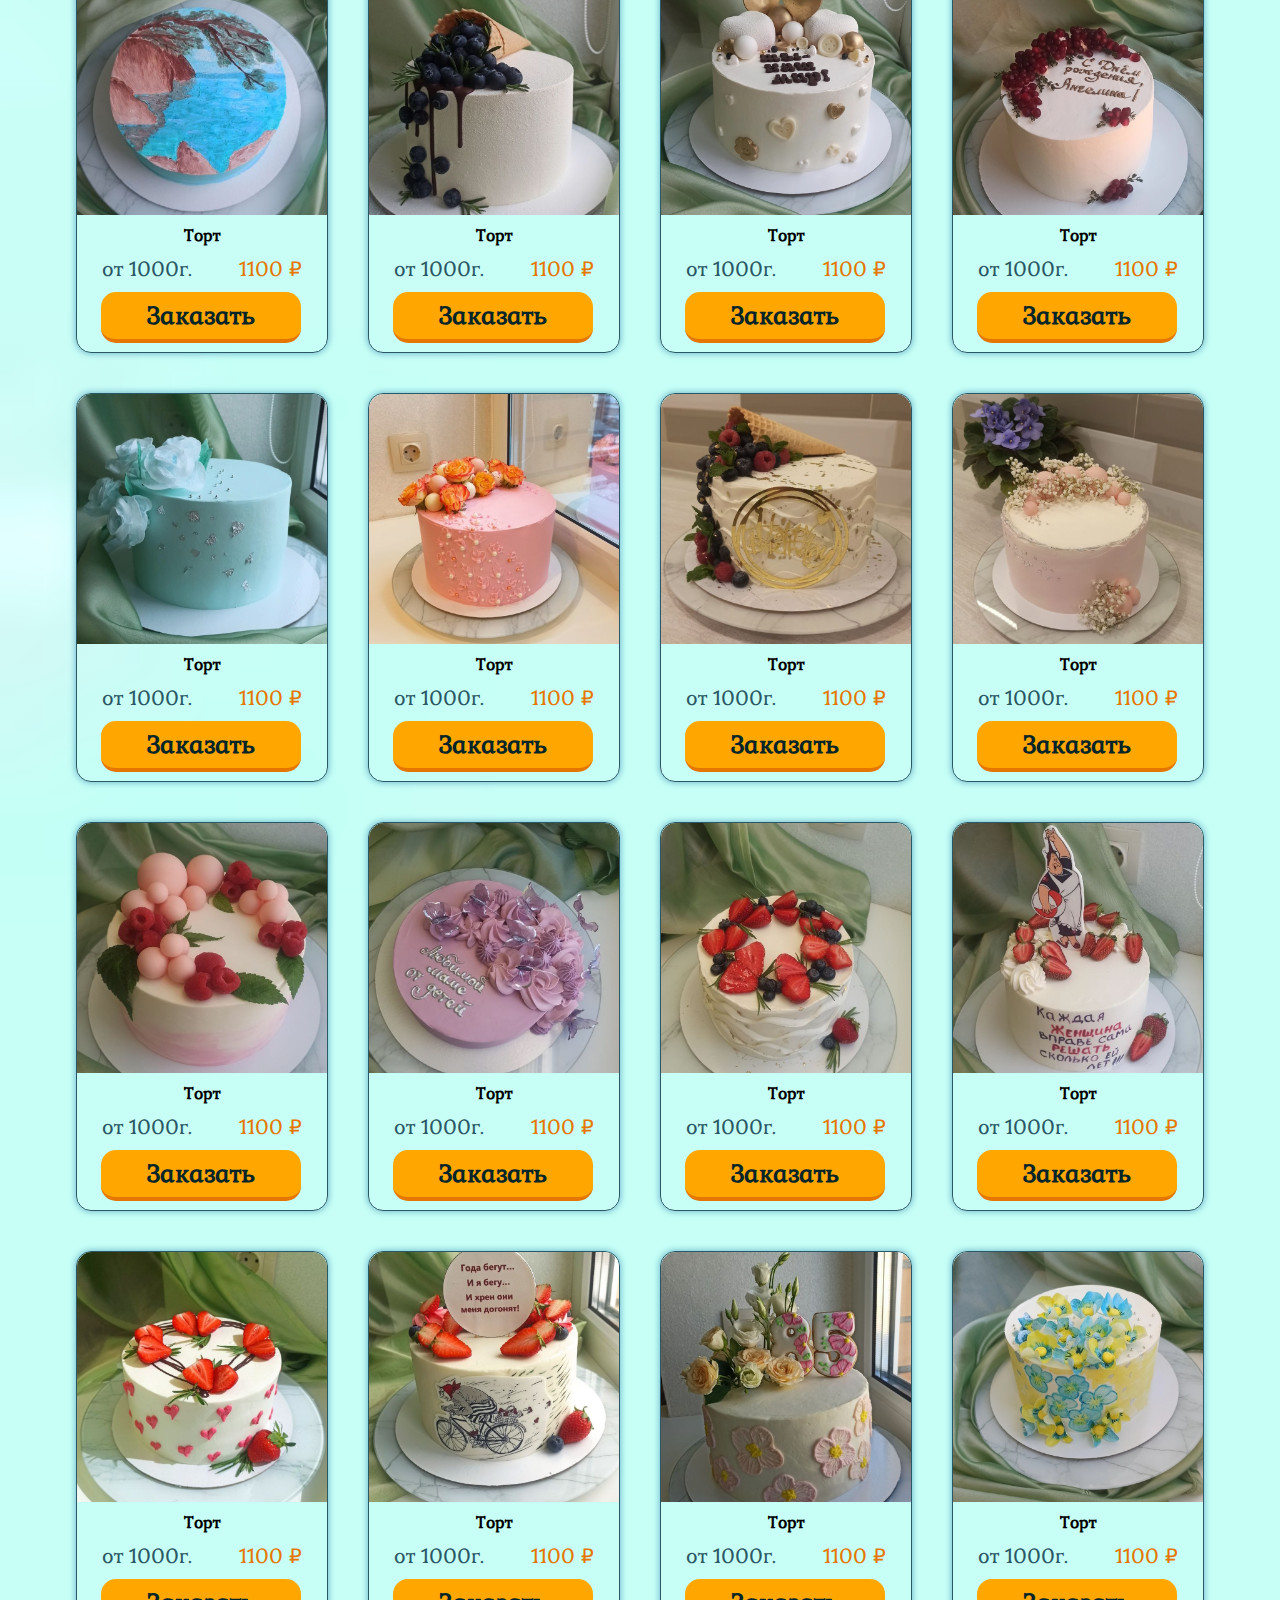
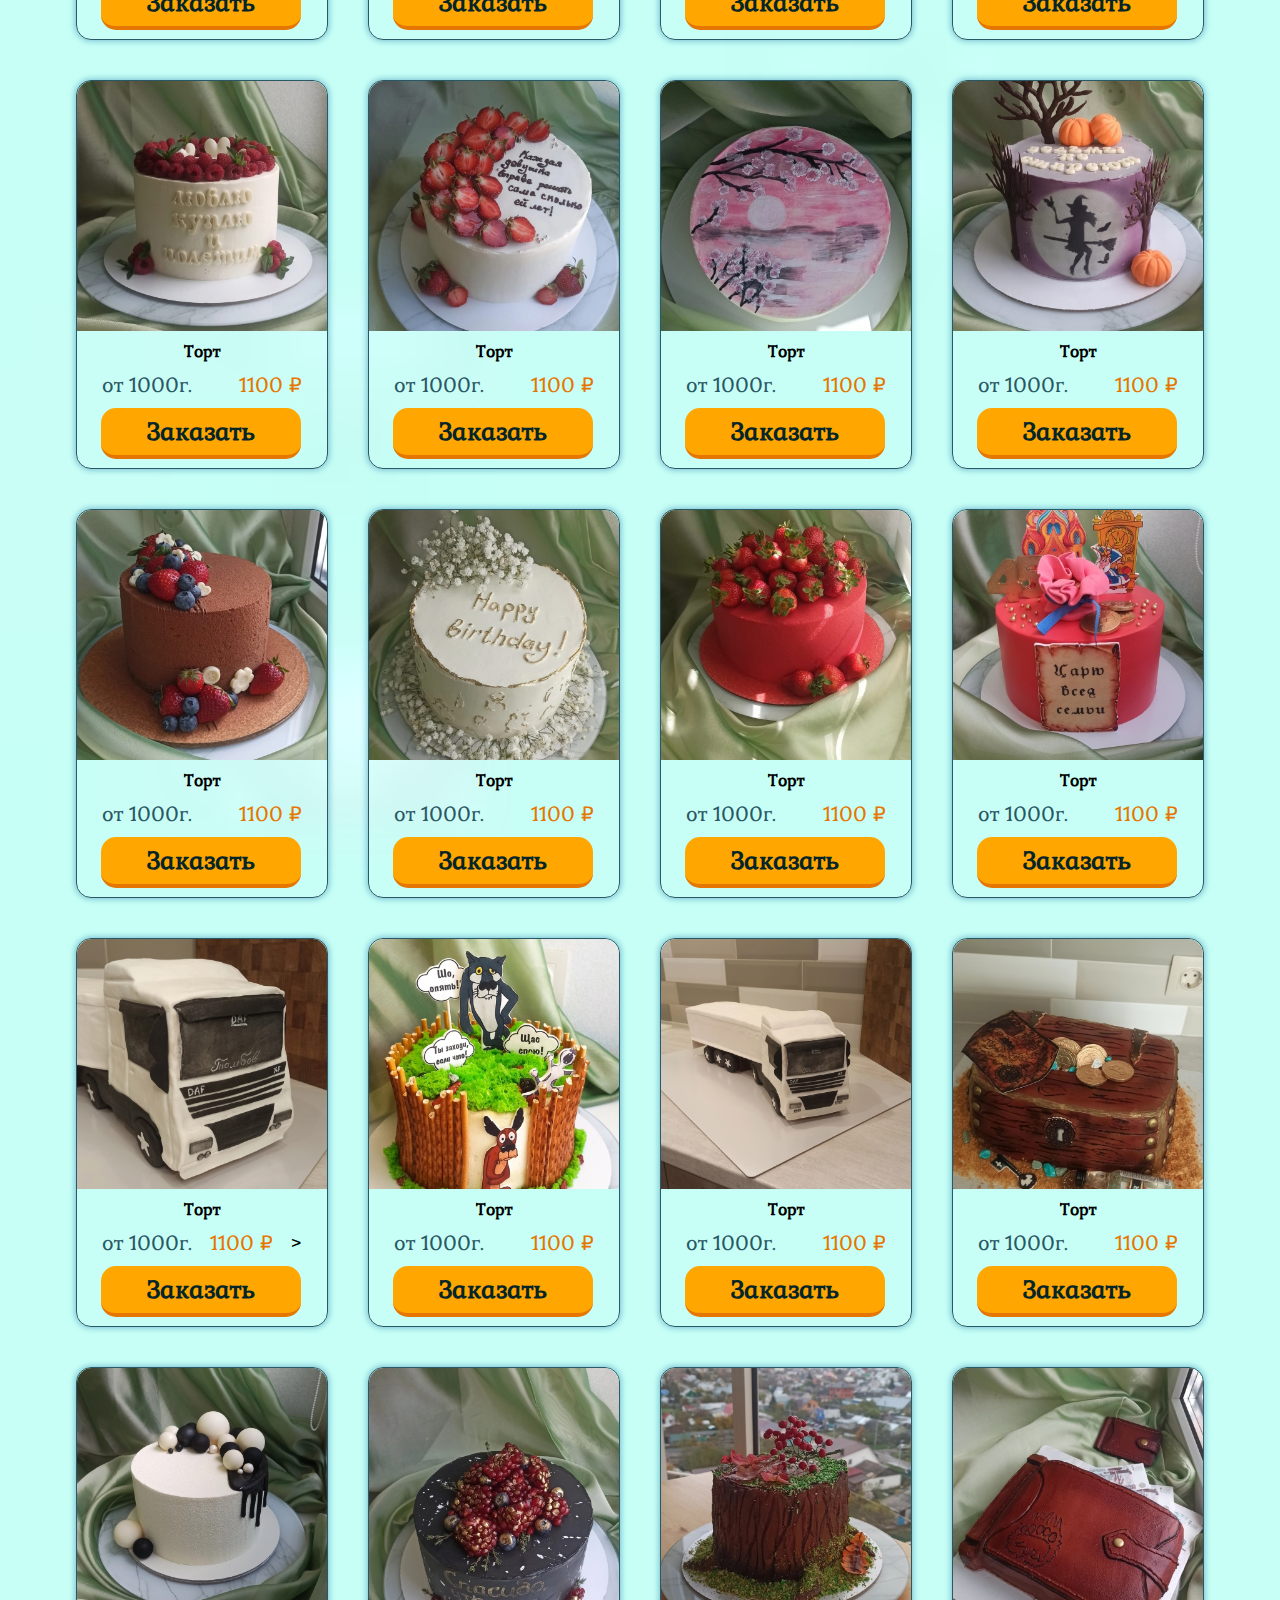
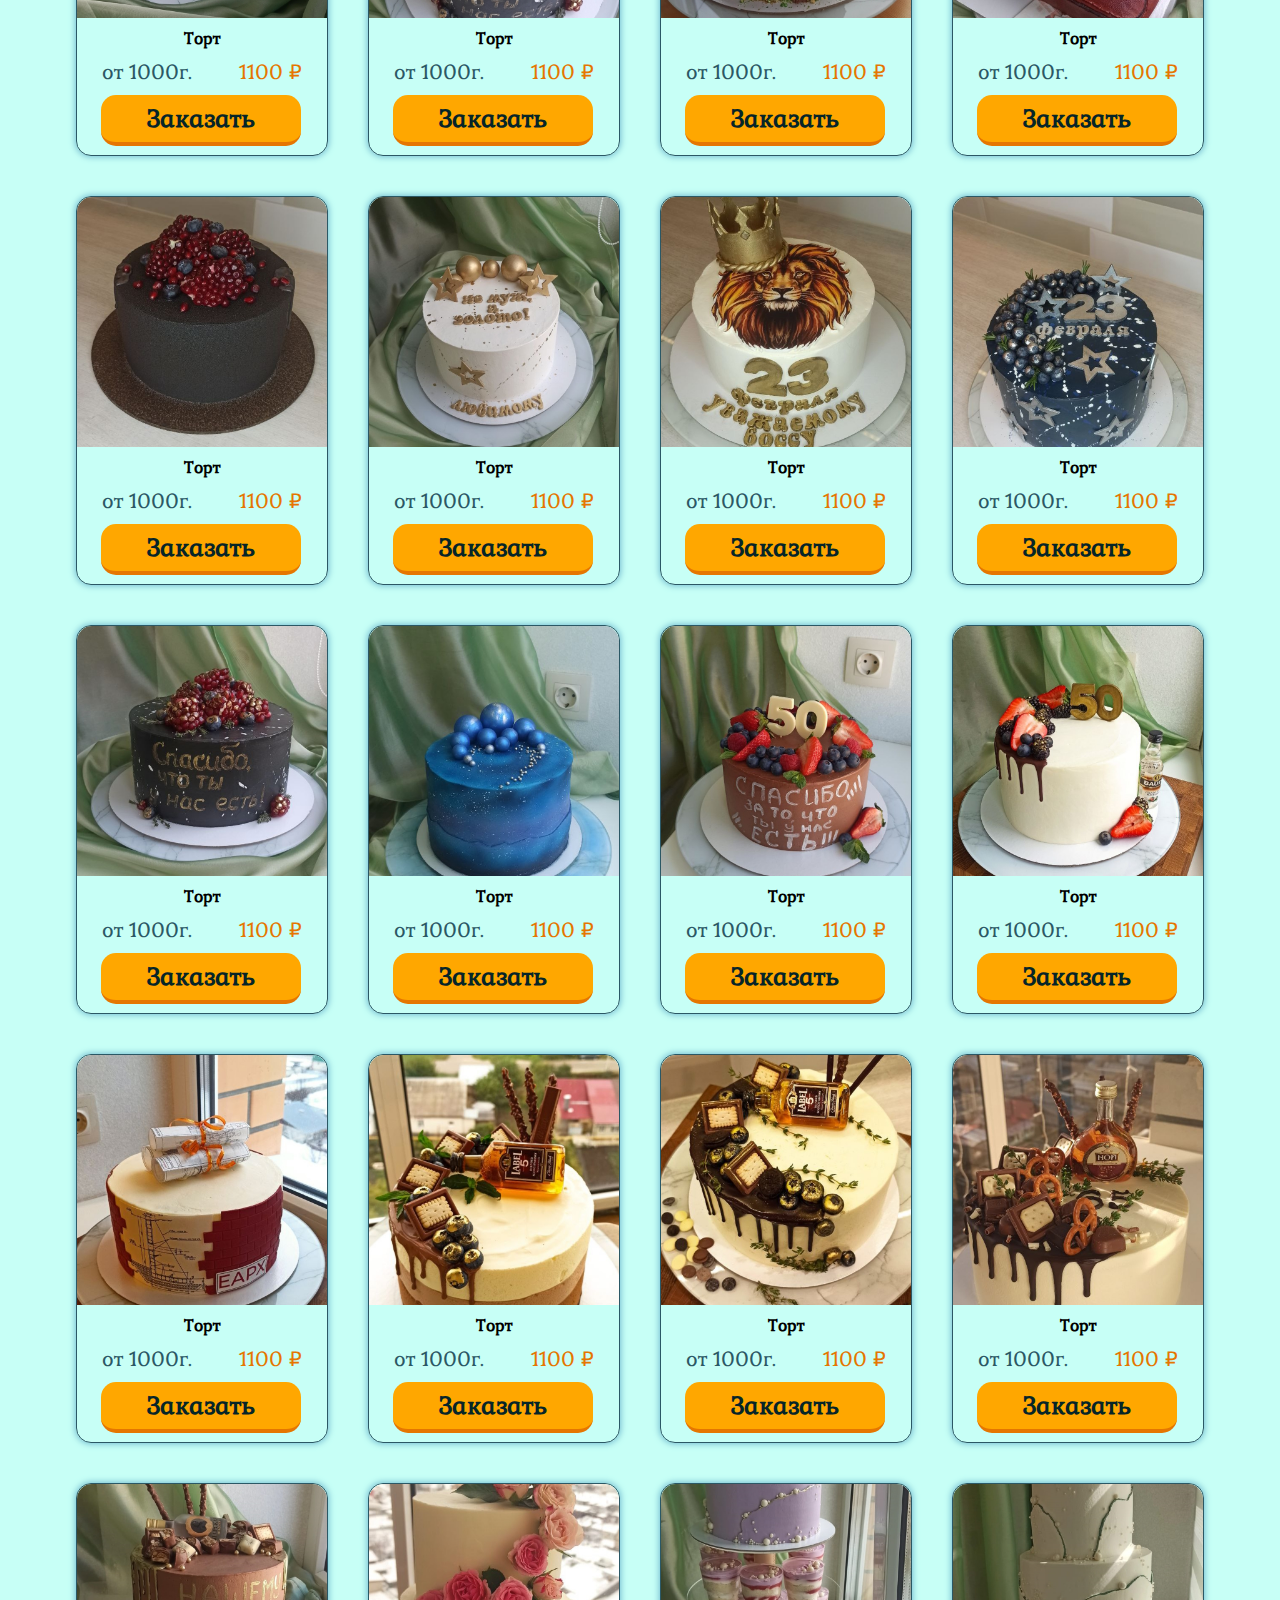
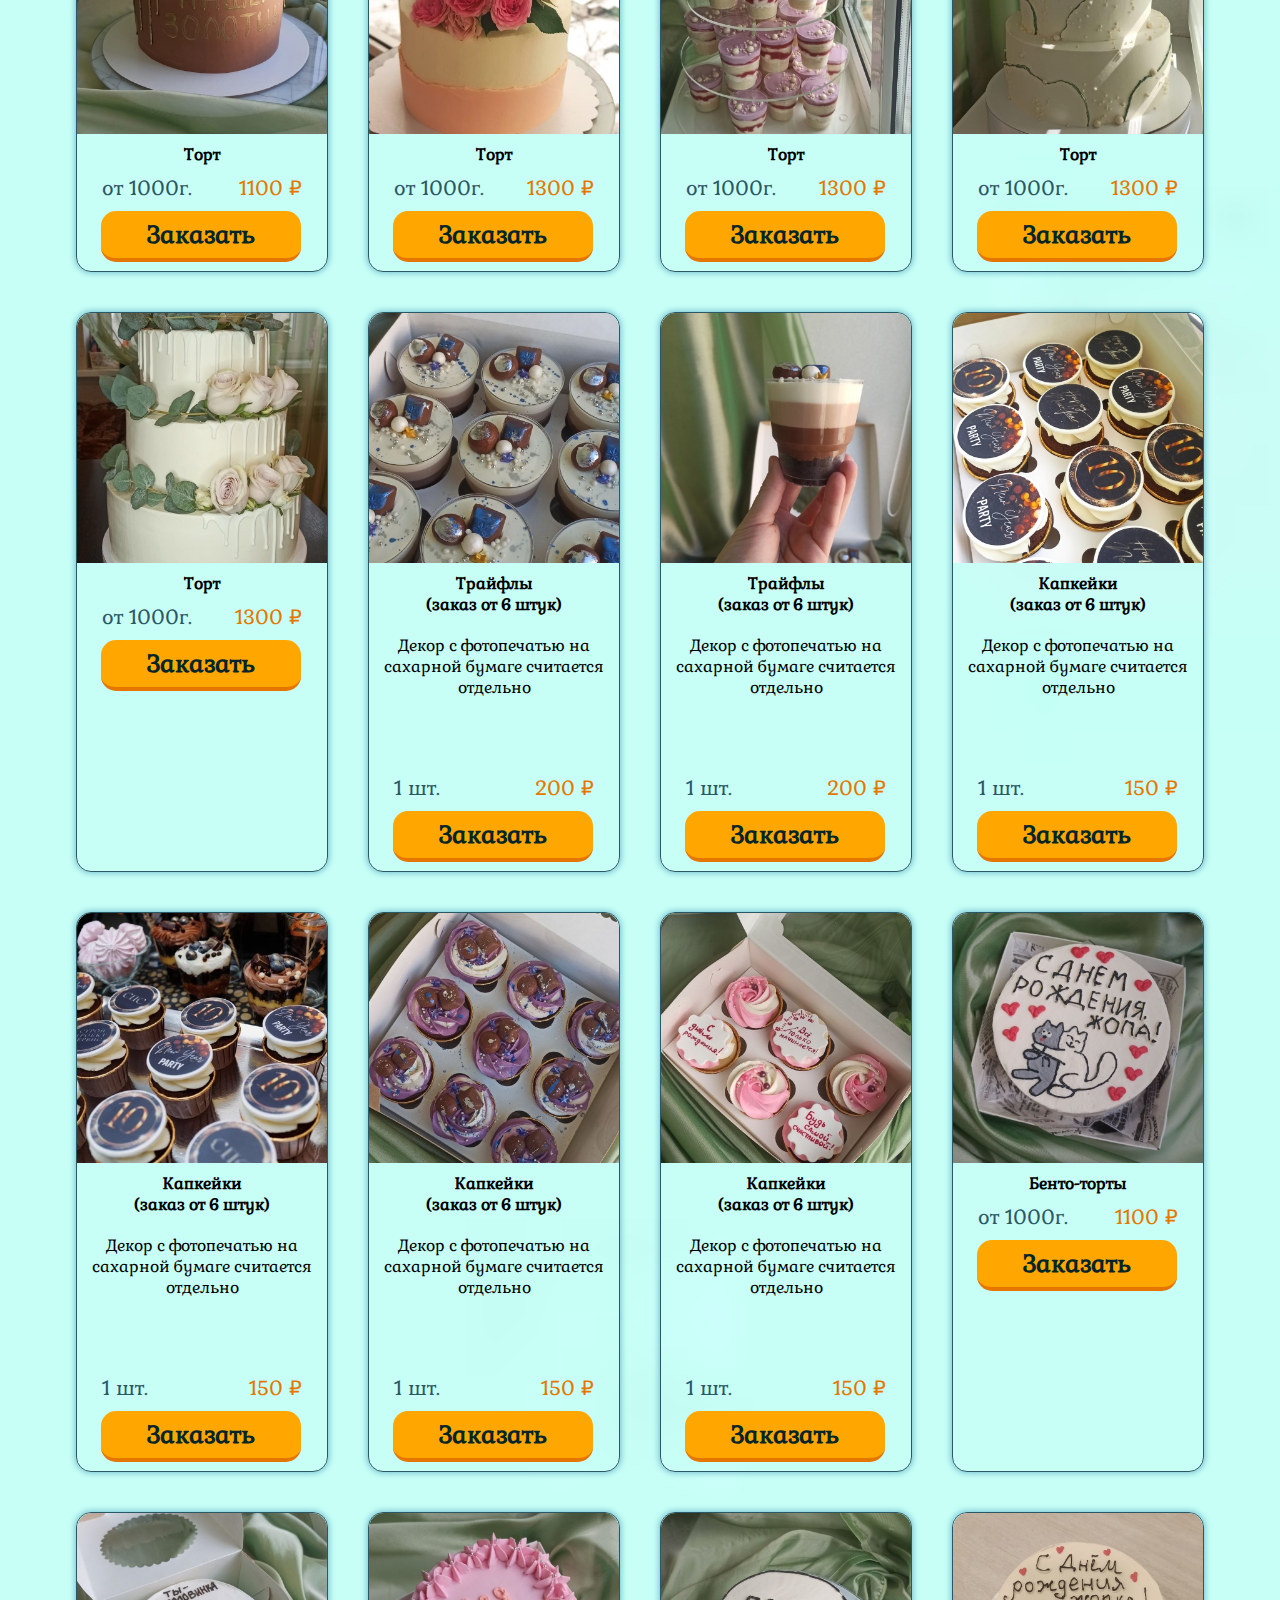
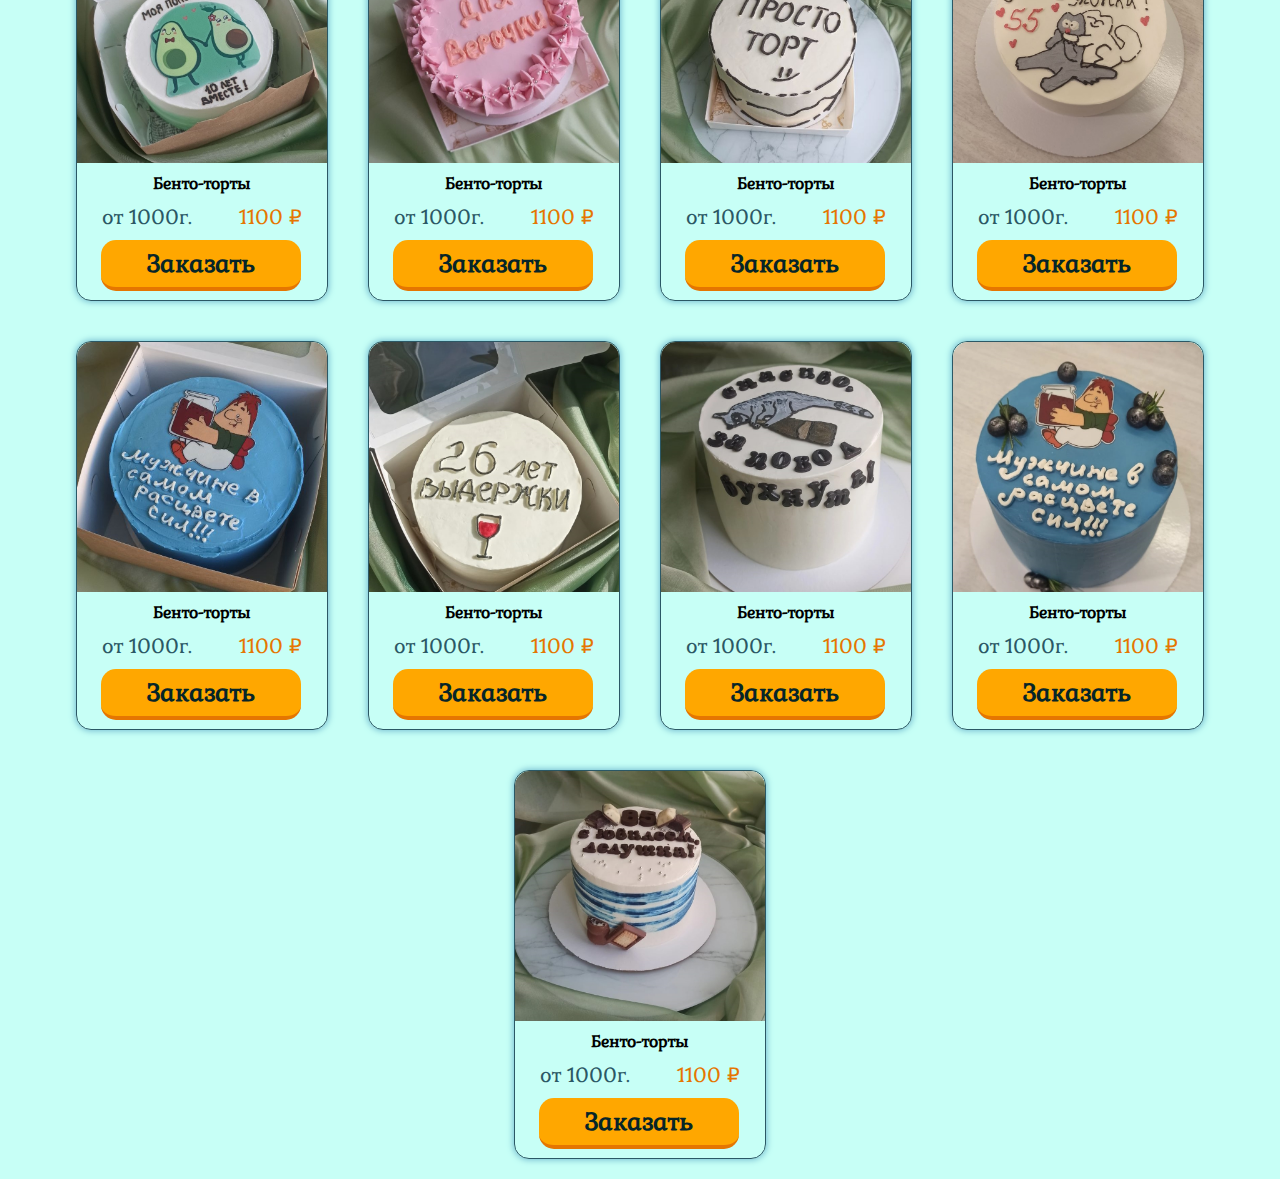
==== commit 4cde276a: "17.07.23" ====
--- a/project.html
+++ b/project.html
@@ -467,6 +467,176 @@
 						</div>
 					</div>
 
+					<div class="card children">
+						<picture>
+							<source srcset="./img/projects/children25_800x800.jpg" type="image/jpeg" media="(min-width:1200px)">
+							<source srcset="./img/projects/children25_800x800.jpg" type="image/jpeg" media="(min-width:992px)">
+							<source srcset="./img/projects/children25_400x400.jpg" type="image/jpeg" media="(max-width:767px)">
+							<img class="product-img" src="./img/projects/children25_800x800.jpg" alt="">
+						</picture>
+						<div class="card-body">
+							<h4 class="item-title">Торт</h4>
+							<div class="price">
+								<div class="price__weight">от 1000г.</div>
+								<div class="price__currency">1100 ₽</div>
+							</div>
+							<button class="btn"><a href="./contacts.html" class="nav-project__linkpr">Заказать</a></button>
+						</div>
+					</div>
+
+					<div class="card children">
+						<picture>
+							<source srcset="./img/projects/children26_800x800.jpg" type="image/jpeg" media="(min-width:1200px)">
+							<source srcset="./img/projects/children26_800x800.jpg" type="image/jpeg" media="(min-width:992px)">
+							<source srcset="./img/projects/children26_400x400.jpg" type="image/jpeg" media="(max-width:767px)">
+							<img class="product-img" src="./img/projects/children26_800x800.jpg" alt="">
+						</picture>
+						<div class="card-body">
+							<h4 class="item-title">Торт</h4>
+							<div class="price">
+								<div class="price__weight">от 1000г.</div>
+								<div class="price__currency">1100 ₽</div>
+							</div>
+							<button class="btn"><a href="./contacts.html" class="nav-project__linkpr">Заказать</a></button>
+						</div>
+					</div>
+
+					<div class="card children">
+						<picture>
+							<source srcset="./img/projects/children27_800x800.jpg" type="image/jpeg" media="(min-width:1200px)">
+							<source srcset="./img/projects/children27_800x800.jpg" type="image/jpeg" media="(min-width:992px)">
+							<source srcset="./img/projects/children27_400x400.jpg" type="image/jpeg" media="(max-width:767px)">
+							<img class="product-img" src="./img/projects/children27_800x800.jpg" alt="">
+						</picture>
+						<div class="card-body">
+							<h4 class="item-title">Торт</h4>
+							<div class="price">
+								<div class="price__weight">от 1000г.</div>
+								<div class="price__currency">1100 ₽</div>
+							</div>
+							<button class="btn"><a href="./contacts.html" class="nav-project__linkpr">Заказать</a></button>
+						</div>
+					</div>
+
+					<div class="card children">
+						<picture>
+							<source srcset="./img/projects/children28_800x800.jpg" type="image/jpeg" media="(min-width:1200px)">
+							<source srcset="./img/projects/children28_800x800.jpg" type="image/jpeg" media="(min-width:992px)">
+							<source srcset="./img/projects/children28_400x400.jpg" type="image/jpeg" media="(max-width:767px)">
+							<img class="product-img" src="./img/projects/children28_800x800.jpg" alt="">
+						</picture>
+						<div class="card-body">
+							<h4 class="item-title">Торт</h4>
+							<div class="price">
+								<div class="price__weight">от 1000г.</div>
+								<div class="price__currency">1100 ₽</div>
+							</div>
+							<button class="btn"><a href="./contacts.html" class="nav-project__linkpr">Заказать</a></button>
+						</div>
+					</div>
+
+					<div class="card children">
+						<picture>
+							<source srcset="./img/projects/children29_800x800.jpg" type="image/jpeg" media="(min-width:1200px)">
+							<source srcset="./img/projects/children29_800x800.jpg" type="image/jpeg" media="(min-width:992px)">
+							<source srcset="./img/projects/children29_400x400.jpg" type="image/jpeg" media="(max-width:767px)">
+							<img class="product-img" src="./img/projects/children29_800x800.jpg" alt="">
+						</picture>
+						<div class="card-body">
+							<h4 class="item-title">Торт</h4>
+							<div class="price">
+								<div class="price__weight">от 1000г.</div>
+								<div class="price__currency">1100 ₽</div>
+							</div>
+							<button class="btn"><a href="./contacts.html" class="nav-project__linkpr">Заказать</a></button>
+						</div>
+					</div>
+
+					<div class="card children">
+						<picture>
+							<source srcset="./img/projects/children30_800x800.jpg" type="image/jpeg" media="(min-width:1200px)">
+							<source srcset="./img/projects/children30_800x800.jpg" type="image/jpeg" media="(min-width:992px)">
+							<source srcset="./img/projects/children30_400x400.jpg" type="image/jpeg" media="(max-width:767px)">
+							<img class="product-img" src="./img/projects/children30_800x800.jpg" alt="">
+						</picture>
+						<div class="card-body">
+							<h4 class="item-title">Торт</h4>
+							<div class="price">
+								<div class="price__weight">от 1000г.</div>
+								<div class="price__currency">1100 ₽</div>
+							</div>
+							<button class="btn"><a href="./contacts.html" class="nav-project__linkpr">Заказать</a></button>
+						</div>
+					</div>
+
+					<div class="card children">
+						<picture>
+							<source srcset="./img/projects/children31_800x800.jpg" type="image/jpeg" media="(min-width:1200px)">
+							<source srcset="./img/projects/children31_800x800.jpg" type="image/jpeg" media="(min-width:992px)">
+							<source srcset="./img/projects/children31_400x400.jpg" type="image/jpeg" media="(max-width:767px)">
+							<img class="product-img" src="./img/projects/children31_800x800.jpg" alt="">
+						</picture>
+						<div class="card-body">
+							<h4 class="item-title">Торт</h4>
+							<div class="price">
+								<div class="price__weight">от 1000г.</div>
+								<div class="price__currency">1100 ₽</div>
+							</div>
+							<button class="btn"><a href="./contacts.html" class="nav-project__linkpr">Заказать</a></button>
+						</div>
+					</div>
+
+					<div class="card children">
+						<picture>
+							<source srcset="./img/projects/children32_800x800.jpg" type="image/jpeg" media="(min-width:1200px)">
+							<source srcset="./img/projects/children32_800x800.jpg" type="image/jpeg" media="(min-width:992px)">
+							<source srcset="./img/projects/children32_400x400.jpg" type="image/jpeg" media="(max-width:767px)">
+							<img class="product-img" src="./img/projects/children32_800x800.jpg" alt="">
+						</picture>
+						<div class="card-body">
+							<h4 class="item-title">Торт</h4>
+							<div class="price">
+								<div class="price__weight">от 1000г.</div>
+								<div class="price__currency">1100 ₽</div>
+							</div>
+							<button class="btn"><a href="./contacts.html" class="nav-project__linkpr">Заказать</a></button>
+						</div>
+					</div>
+
+					<div class="card children">
+						<picture>
+							<source srcset="./img/projects/children33_800x800.jpg" type="image/jpeg" media="(min-width:1200px)">
+							<source srcset="./img/projects/children33_800x800.jpg" type="image/jpeg" media="(min-width:992px)">
+							<source srcset="./img/projects/children33_400x400.jpg" type="image/jpeg" media="(max-width:767px)">
+							<img class="product-img" src="./img/projects/children33_800x800.jpg" alt="">
+						</picture>
+						<div class="card-body">
+							<h4 class="item-title">Торт</h4>
+							<div class="price">
+								<div class="price__weight">от 1000г.</div>
+								<div class="price__currency">1100 ₽</div>
+							</div>
+							<button class="btn"><a href="./contacts.html" class="nav-project__linkpr">Заказать</a></button>
+						</div>
+					</div>
+
+					<div class="card children">
+						<picture>
+							<source srcset="./img/projects/children34_800x800.jpg" type="image/jpeg" media="(min-width:1200px)">
+							<source srcset="./img/projects/children34_800x800.jpg" type="image/jpeg" media="(min-width:992px)">
+							<source srcset="./img/projects/children34_400x400.jpg" type="image/jpeg" media="(max-width:767px)">
+							<img class="product-img" src="./img/projects/children34_800x800.jpg" alt="">
+						</picture>
+						<div class="card-body">
+							<h4 class="item-title">Торт</h4>
+							<div class="price">
+								<div class="price__weight">от 1000г.</div>
+								<div class="price__currency">1100 ₽</div>
+							</div>
+							<button class="btn"><a href="./contacts.html" class="nav-project__linkpr">Заказать</a></button>
+						</div>
+					</div>
+
 					<div class="card woman">
 						<picture>
 							<source srcset="./img/projects/woman1_800x800.jpg" type="image/jpeg" media="(min-width:1200px)">
@@ -841,6 +1011,125 @@
 						</div>
 					</div>
 
+					<div class="card woman">
+						<picture>
+							<source srcset="./img/projects/woman23_800x800.jpg" type="image/jpeg" media="(min-width:1200px)">
+							<source srcset="./img/projects/woman23_800x800.jpg" type="image/jpeg" media="(min-width:992px)">
+							<source srcset="./img/projects/woman23_400x400.jpg" type="image/jpeg" media="(max-width:767px)">
+							<img class="product-img" src="./img/projects/woman23_800x800.jpg" alt="">
+						</picture>
+						<div class="card-body">
+							<h4 class="item-title">Торт</h4>
+							<div class="price">
+								<div class="price__weight">от 1000г.</div>
+								<div class="price__currency">1100 ₽</div>
+							</div>
+							<button class="btn"><a href="./contacts.html" class="nav-project__linkpr">Заказать</a></button>
+						</div>
+					</div>
+
+					<div class="card woman">
+						<picture>
+							<source srcset="./img/projects/woman24_800x800.jpg" type="image/jpeg" media="(min-width:1200px)">
+							<source srcset="./img/projects/woman24_800x800.jpg" type="image/jpeg" media="(min-width:992px)">
+							<source srcset="./img/projects/woman24_400x400.jpg" type="image/jpeg" media="(max-width:767px)">
+							<img class="product-img" src="./img/projects/woman24_800x800.jpg" alt="">
+						</picture>
+						<div class="card-body">
+							<h4 class="item-title">Торт</h4>
+							<div class="price">
+								<div class="price__weight">от 1000г.</div>
+								<div class="price__currency">1100 ₽</div>
+							</div>
+							<button class="btn"><a href="./contacts.html" class="nav-project__linkpr">Заказать</a></button>
+						</div>
+					</div>
+
+					<div class="card woman">
+						<picture>
+							<source srcset="./img/projects/woman25_800x800.jpg" type="image/jpeg" media="(min-width:1200px)">
+							<source srcset="./img/projects/woman25_800x800.jpg" type="image/jpeg" media="(min-width:992px)">
+							<source srcset="./img/projects/woman25_400x400.jpg" type="image/jpeg" media="(max-width:767px)">
+							<img class="product-img" src="./img/projects/woman25_800x800.jpg" alt="">
+						</picture>
+						<div class="card-body">
+							<h4 class="item-title">Торт</h4>
+							<div class="price">
+								<div class="price__weight">от 1000г.</div>
+								<div class="price__currency">1100 ₽</div>
+							</div>
+							<button class="btn"><a href="./contacts.html" class="nav-project__linkpr">Заказать</a></button>
+						</div>
+					</div>
+
+					<div class="card woman">
+						<picture>
+							<source srcset="./img/projects/woman26_800x800.jpg" type="image/jpeg" media="(min-width:1200px)">
+							<source srcset="./img/projects/woman26_800x800.jpg" type="image/jpeg" media="(min-width:992px)">
+							<source srcset="./img/projects/woman26_400x400.jpg" type="image/jpeg" media="(max-width:767px)">
+							<img class="product-img" src="./img/projects/woman26_800x800.jpg" alt="">
+						</picture>
+						<div class="card-body">
+							<h4 class="item-title">Торт</h4>
+							<div class="price">
+								<div class="price__weight">от 1000г.</div>
+								<div class="price__currency">1100 ₽</div>
+							</div>
+							<button class="btn"><a href="./contacts.html" class="nav-project__linkpr">Заказать</a></button>
+						</div>
+					</div>
+
+					<div class="card woman">
+						<picture>
+							<source srcset="./img/projects/woman27_800x800.jpg" type="image/jpeg" media="(min-width:1200px)">
+							<source srcset="./img/projects/woman27_800x800.jpg" type="image/jpeg" media="(min-width:992px)">
+							<source srcset="./img/projects/woman27_400x400.jpg" type="image/jpeg" media="(max-width:767px)">
+							<img class="product-img" src="./img/projects/woman27_800x800.jpg" alt="">
+						</picture>
+						<div class="card-body">
+							<h4 class="item-title">Торт</h4>
+							<div class="price">
+								<div class="price__weight">от 1000г.</div>
+								<div class="price__currency">1100 ₽</div>
+							</div>
+							<button class="btn"><a href="./contacts.html" class="nav-project__linkpr">Заказать</a></button>
+						</div>
+					</div>
+
+					<div class="card woman">
+						<picture>
+							<source srcset="./img/projects/woman28_800x800.jpg" type="image/jpeg" media="(min-width:1200px)">
+							<source srcset="./img/projects/woman28_800x800.jpg" type="image/jpeg" media="(min-width:992px)">
+							<source srcset="./img/projects/woman28_400x400.jpg" type="image/jpeg" media="(max-width:767px)">
+							<img class="product-img" src="./img/projects/woman28_800x800.jpg" alt="">
+						</picture>
+						<div class="card-body">
+							<h4 class="item-title">Торт</h4>
+							<div class="price">
+								<div class="price__weight">от 1000г.</div>
+								<div class="price__currency">1100 ₽</div>
+							</div>
+							<button class="btn"><a href="./contacts.html" class="nav-project__linkpr">Заказать</a></button>
+						</div>
+					</div>
+
+					<div class="card woman">
+						<picture>
+							<source srcset="./img/projects/woman29_800x800.jpg" type="image/jpeg" media="(min-width:1200px)">
+							<source srcset="./img/projects/woman29_800x800.jpg" type="image/jpeg" media="(min-width:992px)">
+							<source srcset="./img/projects/woman29_400x400.jpg" type="image/jpeg" media="(max-width:767px)">
+							<img class="product-img" src="./img/projects/woman29_800x800.jpg" alt="">
+						</picture>
+						<div class="card-body">
+							<h4 class="item-title">Торт</h4>
+							<div class="price">
+								<div class="price__weight">от 1000г.</div>
+								<div class="price__currency">1100 ₽</div>
+							</div>
+							<button class="btn"><a href="./contacts.html" class="nav-project__linkpr">Заказать</a></button>
+						</div>
+					</div>
+
 					<div class="card man">
 						<picture>
 							<source srcset="./img/projects/man1_800x800.jpg" type="image/jpeg" media="(min-width:1200px)">
@@ -1198,6 +1487,23 @@
 						</div>
 					</div>
 
+					<div class="card man">
+						<picture>
+							<source srcset="./img/projects/man22_800x800.jpg" type="image/jpeg" media="(min-width:1200px)">
+							<source srcset="./img/projects/man22_800x800.jpg" type="image/jpeg" media="(min-width:992px)">
+							<source srcset="./img/projects/man22_400x400.jpg" type="image/jpeg" media="(max-width:767px)">
+							<img class="product-img" src="./img/projects/man22_800x800.jpg" alt="">
+						</picture>
+						<div class="card-body">
+							<h4 class="item-title">Торт</h4>
+							<div class="price">
+								<div class="price__weight">от 1000г.</div>
+								<div class="price__currency">1100 ₽</div>
+							</div>
+							<button class="btn"><a href="./contacts.html" class="nav-project__linkpr">Заказать</a></button>
+						</div>
+					</div>
+
 					<div class="card wedding">
 						<picture>
 							<source srcset="./img/projects/wedding_800x800.jpg" type="image/jpeg" media="(min-width:1200px)">
@@ -1215,6 +1521,57 @@
 						</div>
 					</div>
 
+					<div class="card wedding">
+						<picture>
+							<source srcset="./img/projects/wedding2_800x800.jpg" type="image/jpeg" media="(min-width:1200px)">
+							<source srcset="./img/projects/wedding2_800x800.jpg" type="image/jpeg" media="(min-width:992px)">
+							<source srcset="./img/projects/wedding2_400x400.jpg" type="image/jpeg" media="(max-width:767px)">
+							<img class="product-img" src="./img/projects/wedding2_800x800.jpg" alt="">
+						</picture>
+						<div class="card-body">
+							<h4 class="item-title">Торт</h4>
+							<div class="price">
+								<div class="price__weight">от 1000г.</div>
+								<div class="price__currency">1300 ₽</div>
+							</div>
+							<button class="btn"><a href="./contacts.html" class="nav-project__linkpr">Заказать</a></button>
+						</div>
+					</div>
+
+					<div class="card wedding">
+						<picture>
+							<source srcset="./img/projects/wedding3_800x800.jpg" type="image/jpeg" media="(min-width:1200px)">
+							<source srcset="./img/projects/wedding3_800x800.jpg" type="image/jpeg" media="(min-width:992px)">
+							<source srcset="./img/projects/wedding3_400x400.jpg" type="image/jpeg" media="(max-width:767px)">
+							<img class="product-img" src="./img/projects/wedding3_800x800.jpg" alt="">
+						</picture>
+						<div class="card-body">
+							<h4 class="item-title">Торт</h4>
+							<div class="price">
+								<div class="price__weight">от 1000г.</div>
+								<div class="price__currency">1300 ₽</div>
+							</div>
+							<button class="btn"><a href="./contacts.html" class="nav-project__linkpr">Заказать</a></button>
+						</div>
+					</div>
+
+					<div class="card wedding">
+						<picture>
+							<source srcset="./img/projects/wedding4_800x800.jpg" type="image/jpeg" media="(min-width:1200px)">
+							<source srcset="./img/projects/wedding4_800x800.jpg" type="image/jpeg" media="(min-width:992px)">
+							<source srcset="./img/projects/wedding4_400x400.jpg" type="image/jpeg" media="(max-width:767px)">
+							<img class="product-img" src="./img/projects/wedding4_800x800.jpg" alt="">
+						</picture>
+						<div class="card-body">
+							<h4 class="item-title">Торт</h4>
+							<div class="price">
+								<div class="price__weight">от 1000г.</div>
+								<div class="price__currency">1300 ₽</div>
+							</div>
+							<button class="btn"><a href="./contacts.html" class="nav-project__linkpr">Заказать</a></button>
+						</div>
+					</div>
+
 					<div class="card dessert">
 						<picture>
 							<source srcset="./img/projects/dessert2_800x800.jpg" type="image/jpeg" media="(min-width:1200px)">
@@ -1227,7 +1584,7 @@
 							<p>Декор с фотопечатью на сахарной бумаге считается отдельно</p>
 							<div class="price">
 								<div class="price__weight">1 шт.</div>
-								<div class="price__currency">150 ₽</div>
+								<div class="price__currency">200 ₽</div>
 							</div>
 							<button class="btn"><a href="./contacts.html" class="nav-project__linkpr">Заказать</a></button>
 						</div>
@@ -1245,7 +1602,7 @@
 							<p>Декор с фотопечатью на сахарной бумаге считается отдельно</p>
 							<div class="price">
 								<div class="price__weight">1 шт.</div>
-								<div class="price__currency">150 ₽</div>
+								<div class="price__currency">200 ₽</div>
 							</div>
 							<button class="btn"><a href="./contacts.html" class="nav-project__linkpr">Заказать</a></button>
 						</div>
@@ -1424,6 +1781,75 @@
 							<button class="btn"><a href="./contacts.html" class="nav-project__linkpr">Заказать</a></button>
 						</div>
 					</div>
+
+					<div class="card bento">
+						<picture>
+							<source srcset="./img/projects/bento7_800x800.jpg" type="image/jpeg" media="(min-width:1200px)">
+							<source srcset="./img/projects/bento7_800x800.jpg" type="image/jpeg" media="(min-width:992px)">
+							<source srcset="./img/projects/bento7_400x400.jpg" type="image/jpeg" media="(max-width:767px)">
+							<img class="product-img" src="./img/projects/bento7_800x800.jpg" alt="">
+						</picture>
+						<div class="card-body">
+							<h4 class="item-title">Бенто-торты</h4>
+							<div class="price">
+								<div class="price__weight">от 1000г.</div>
+								<div class="price__currency">1100 ₽</div>
+							</div>
+							<button class="btn"><a href="./contacts.html" class="nav-project__linkpr">Заказать</a></button>
+						</div>
+					</div>
+
+					<div class="card bento">
+						<picture>
+							<source srcset="./img/projects/bento8_800x800.jpg" type="image/jpeg" media="(min-width:1200px)">
+							<source srcset="./img/projects/bento8_800x800.jpg" type="image/jpeg" media="(min-width:992px)">
+							<source srcset="./img/projects/bento8_400x400.jpg" type="image/jpeg" media="(max-width:767px)">
+							<img class="product-img" src="./img/projects/bento8_800x800.jpg" alt="">
+						</picture>
+						<div class="card-body">
+							<h4 class="item-title">Бенто-торты</h4>
+							<div class="price">
+								<div class="price__weight">от 1000г.</div>
+								<div class="price__currency">1100 ₽</div>
+							</div>
+							<button class="btn"><a href="./contacts.html" class="nav-project__linkpr">Заказать</a></button>
+						</div>
+					</div>
+
+					<div class="card bento">
+						<picture>
+							<source srcset="./img/projects/bento9_800x800.jpg" type="image/jpeg" media="(min-width:1200px)">
+							<source srcset="./img/projects/bento9_800x800.jpg" type="image/jpeg" media="(min-width:992px)">
+							<source srcset="./img/projects/bento9_400x400.jpg" type="image/jpeg" media="(max-width:767px)">
+							<img class="product-img" src="./img/projects/bento9_800x800.jpg" alt="">
+						</picture>
+						<div class="card-body">
+							<h4 class="item-title">Бенто-торты</h4>
+							<div class="price">
+								<div class="price__weight">от 1000г.</div>
+								<div class="price__currency">1100 ₽</div>
+							</div>
+							<button class="btn"><a href="./contacts.html" class="nav-project__linkpr">Заказать</a></button>
+						</div>
+					</div>
+
+					<div class="card bento">
+						<picture>
+							<source srcset="./img/projects/bento10_800x800.jpg" type="image/jpeg" media="(min-width:1200px)">
+							<source srcset="./img/projects/bento10_800x800.jpg" type="image/jpeg" media="(min-width:992px)">
+							<source srcset="./img/projects/bento10_400x400.jpg" type="image/jpeg" media="(max-width:767px)">
+							<img class="product-img" src="./img/projects/bento10_800x800.jpg" alt="">
+						</picture>
+						<div class="card-body">
+							<h4 class="item-title">Бенто-торты</h4>
+							<div class="price">
+								<div class="price__weight">от 1000г.</div>
+								<div class="price__currency">1100 ₽</div>
+							</div>
+							<button class="btn"><a href="./contacts.html" class="nav-project__linkpr">Заказать</a></button>
+						</div>
+					</div>
+
 				</div>
 			</section>
 		</div>
--- a/css/main.css
+++ b/css/main.css
@@ -200,7 +200,7 @@
 }
 
 .mobile-nav-list li + li {
-	margin-top: 40px;
+	margin-top: 25px;
 	
 }
 
